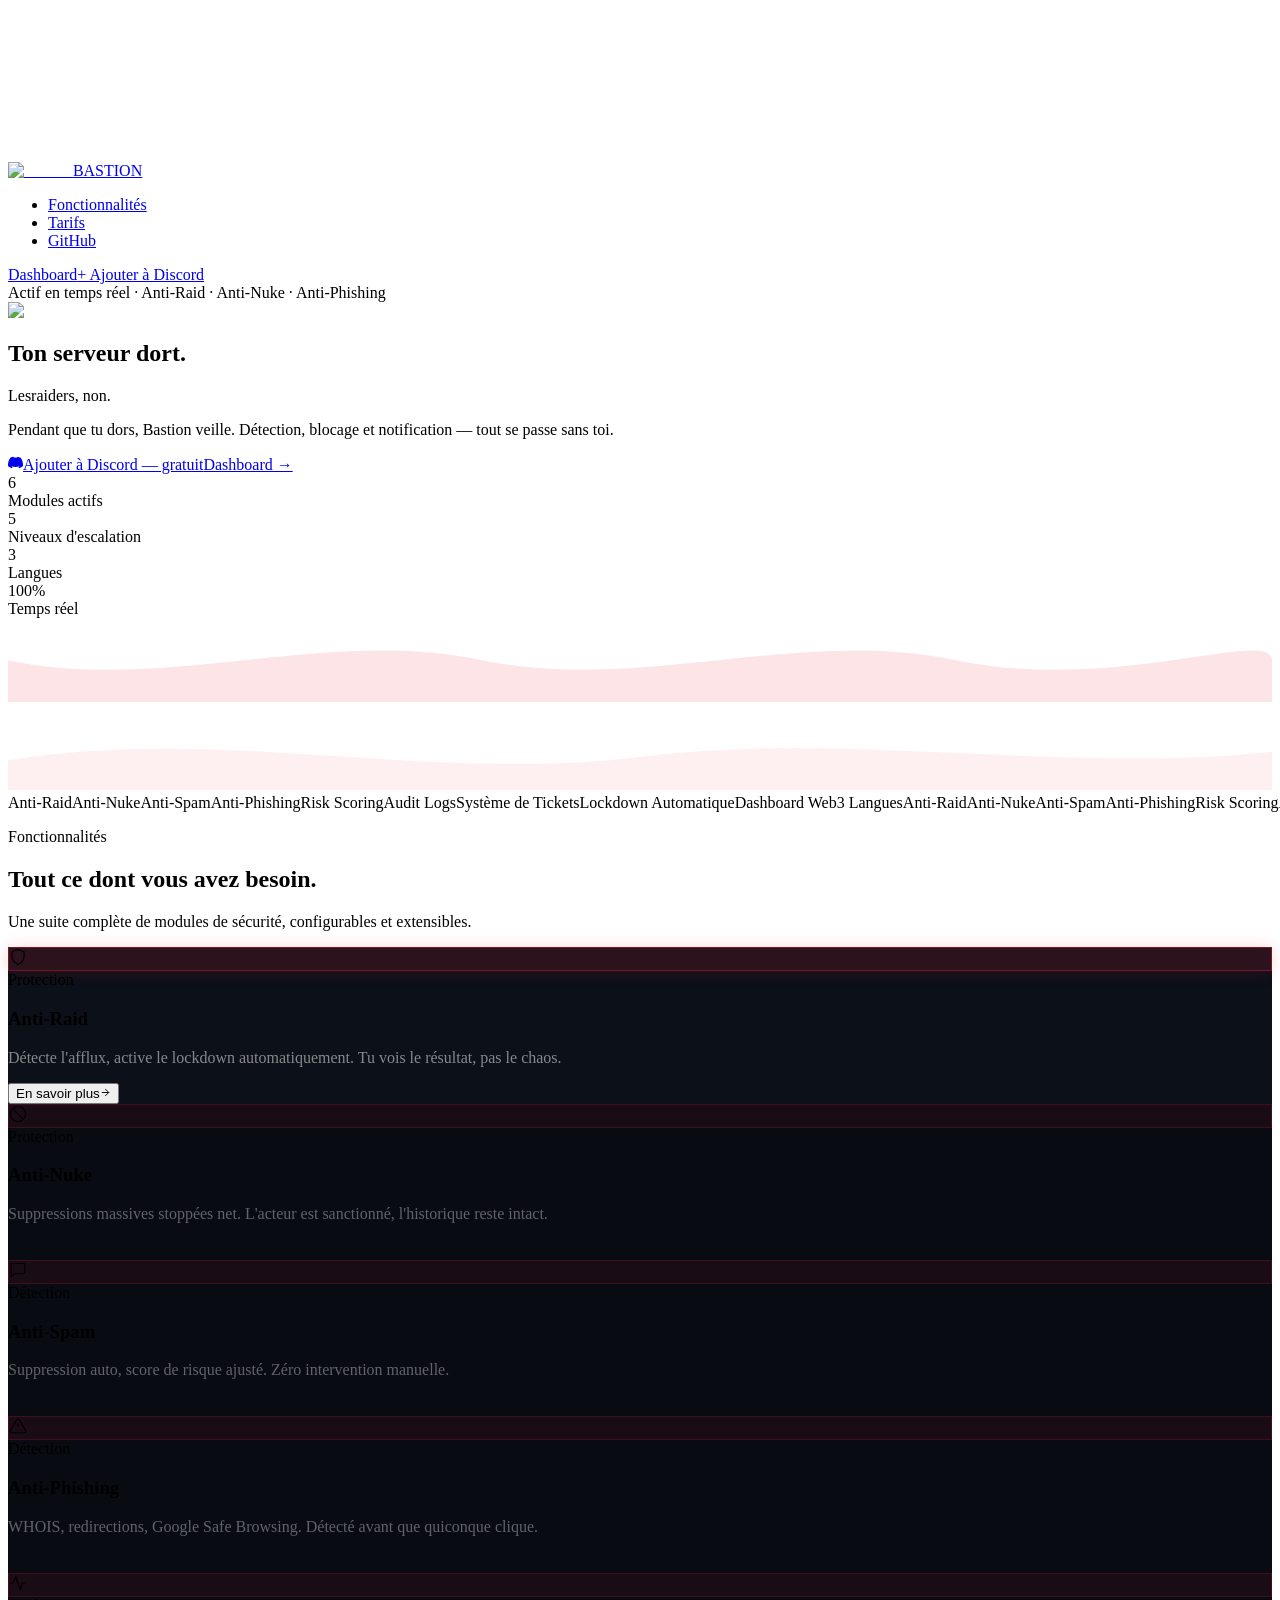
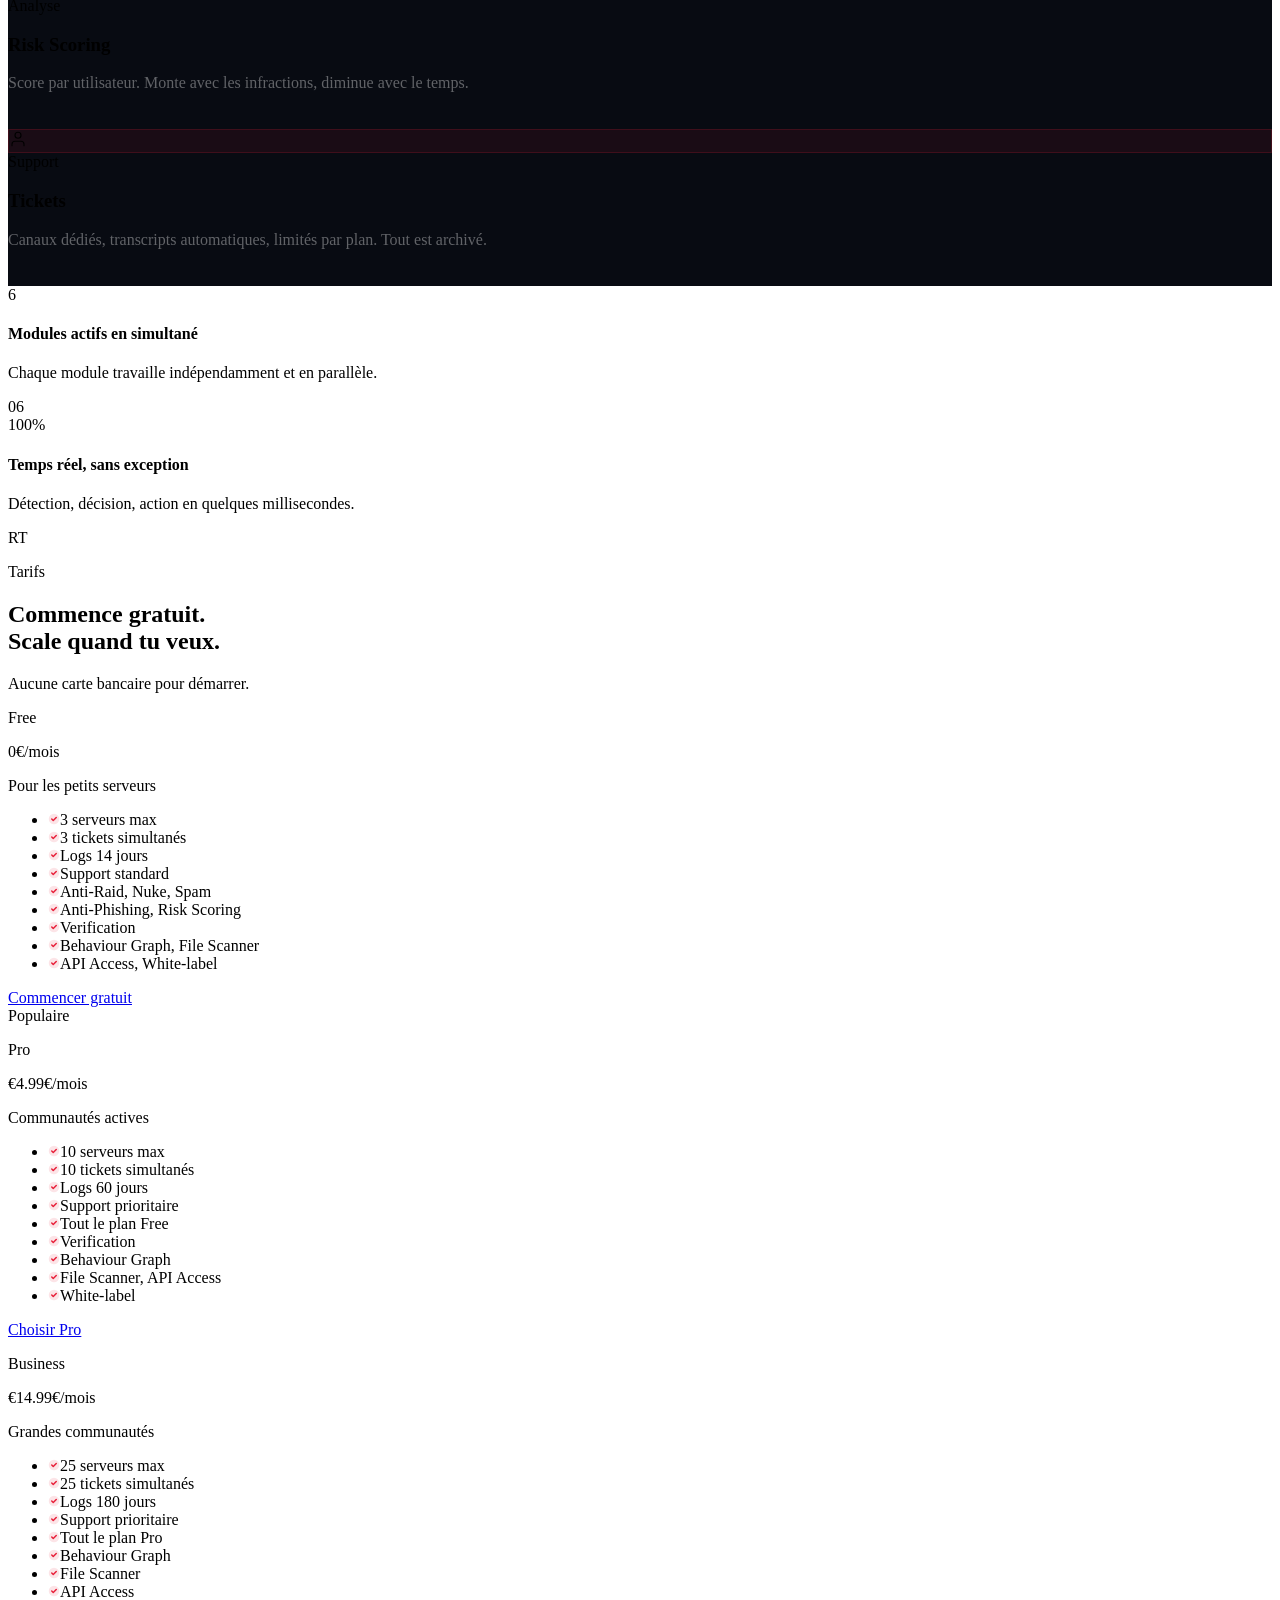
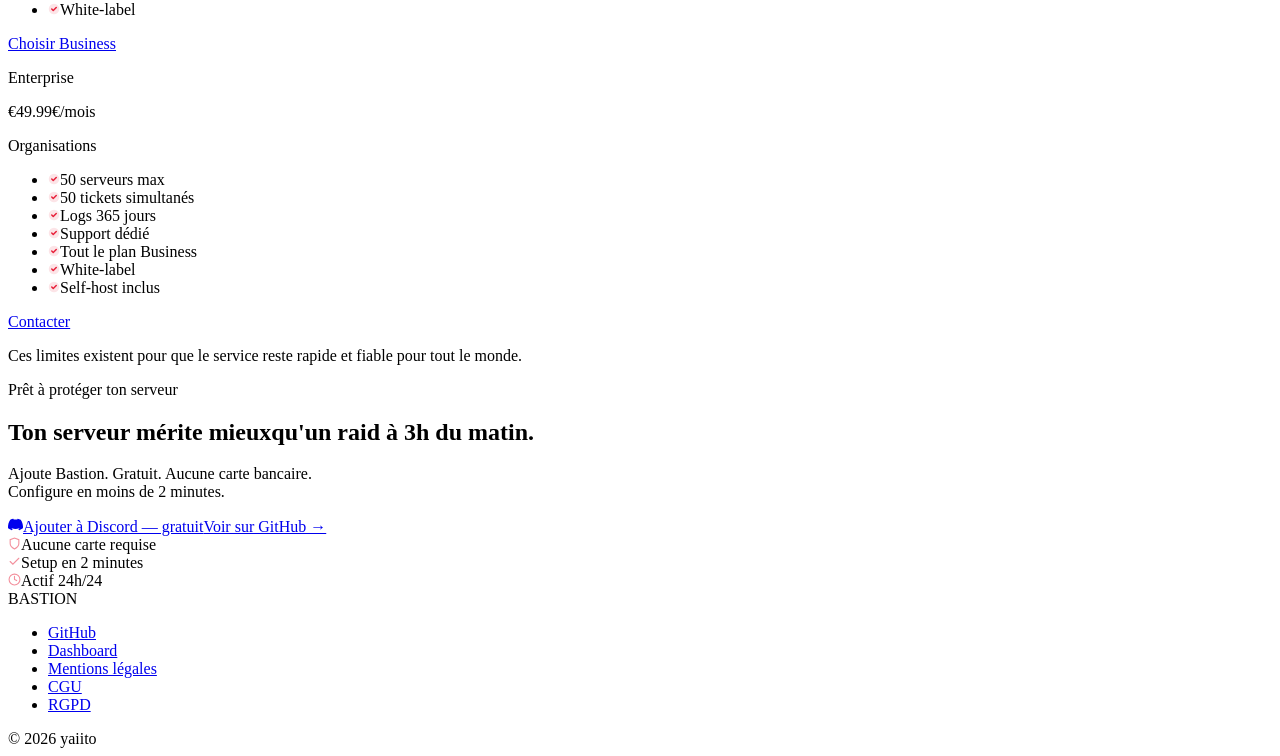
==== web/site/index.html @ 64f7fb05 "feat: replace landing with Next.js static site" ====
<!DOCTYPE html><html lang="fr"><head><meta charSet="utf-8"/><meta name="viewport" content="width=device-width, initial-scale=1"/><link rel="preload" as="image" imageSrcSet="/_next/image?url=%2Flogo.png&amp;w=96&amp;q=75 1x, /_next/image?url=%2Flogo.png&amp;w=256&amp;q=75 2x" fetchPriority="high"/><link rel="stylesheet" href="/_next/static/css/2d6172821baf0090.css" data-precedence="next"/><link rel="preload" as="script" fetchPriority="low" href="/_next/static/chunks/webpack-1796d5ecd61cbd74.js"/><script src="/_next/static/chunks/fd9d1056-4e1a26e2d413ba3c.js" async=""></script><script src="/_next/static/chunks/23-e43fca4a6630e21d.js" async=""></script><script src="/_next/static/chunks/main-app-7127be43b5cb4093.js" async=""></script><script src="/_next/static/chunks/726-0d3161a6f5cd43a2.js" async=""></script><script src="/_next/static/chunks/app/page-81e462a51395a959.js" async=""></script><title>Bastion — Sécurité Discord avancée</title><meta name="description" content="Pendant que tu dors, Bastion veille. Détection, blocage et notification en temps réel."/><meta property="og:title" content="Bastion — Sécurité Discord avancée"/><meta property="og:description" content="Ton serveur dort. Les raiders, non."/><meta property="og:url" content="https://bastion.yaiito.fr"/><meta property="og:site_name" content="Bastion"/><meta property="og:locale" content="fr_FR"/><meta property="og:type" content="website"/><meta name="twitter:card" content="summary"/><meta name="twitter:title" content="Bastion — Sécurité Discord avancée"/><meta name="twitter:description" content="Ton serveur dort. Les raiders, non."/><script src="/_next/static/chunks/polyfills-78c92fac7aa8fdd8.js" noModule=""></script></head><body><div id="cursor"></div><div id="cursor-ring"></div><canvas class="fixed inset-0 w-full h-full pointer-events-none" style="z-index:0"></canvas><div class="fixed inset-0 pointer-events-none overflow-hidden" style="z-index:2"></div><div class="scan-line"></div><div class="grid-bg"></div><nav class="fixed top-0 left-0 right-0 z-50 transition-all duration-300 bg-gradient-to-b from-bastion-bg/95 to-transparent"><div class="container-site flex items-center justify-between h-16"><a class="flex items-center gap-2.5 font-syne font-extrabold text-lg tracking-tight" href="/"><img alt="Bastion" loading="lazy" width="26" height="26" decoding="async" data-nimg="1" class="object-contain drop-shadow-[0_0_8px_rgba(232,32,58,0.4)]" style="color:transparent" srcSet="/_next/image?url=%2Flogo.png&amp;w=32&amp;q=75 1x, /_next/image?url=%2Flogo.png&amp;w=64&amp;q=75 2x" src="/_next/image?url=%2Flogo.png&amp;w=64&amp;q=75"/><span><span class="text-bastion-red">BAS</span>TION</span></a><ul class="flex items-center gap-7"><li><a class="text-white/50 hover:text-white text-[11px] tracking-widest uppercase transition-colors duration-200" href="#features">Fonctionnalités</a></li><li><a class="text-white/50 hover:text-white text-[11px] tracking-widest uppercase transition-colors duration-200" href="#pricing">Tarifs</a></li><li><a class="text-white/50 hover:text-white text-[11px] tracking-widest uppercase transition-colors duration-200" href="https://github.com/Jonathan-p-z/Bastion">GitHub</a></li></ul><div class="flex items-center gap-3"><a class="text-white/55 hover:text-white border border-white/15 hover:border-white/30 rounded-md px-4 py-1.5 text-[11px] transition-all duration-200" href="/app">Dashboard</a><a class="btn-red text-[11px] px-4 py-1.5" href="#">+ Ajouter à Discord</a></div></div></nav><main><section class="relative z-10 min-h-screen flex flex-col items-center justify-center text-center px-6 pb-32 pt-24"><div class="inline-flex items-center gap-2 px-3.5 py-1.5 rounded-full border border-bastion-red/25 bg-bastion-red/8 text-bastion-red text-[10px] tracking-[1.5px] uppercase mb-9" style="animation:fadeUp 0.8s ease 0.2s both"><span class="w-1.5 h-1.5 rounded-full bg-bastion-red" style="animation:blink 1.5s ease-in-out infinite"></span>Actif en temps réel · Anti-Raid · Anti-Nuke · Anti-Phishing</div><div class="relative mb-8" style="animation:fadeUp 0.8s ease 0.3s both"><div class="absolute top-1/2 left-1/2 w-40 h-40 rounded-full" style="background:radial-gradient(circle, rgba(232,32,58,0.18) 0%, transparent 70%);animation:glowPulse 4s ease-in-out infinite"></div><img alt="Bastion" fetchPriority="high" width="88" height="88" decoding="async" data-nimg="1" class="relative z-10 object-contain drop-shadow-[0_0_22px_rgba(232,32,58,0.5)]" style="color:transparent;animation:float 6s ease-in-out infinite" srcSet="/_next/image?url=%2Flogo.png&amp;w=96&amp;q=75 1x, /_next/image?url=%2Flogo.png&amp;w=256&amp;q=75 2x" src="/_next/image?url=%2Flogo.png&amp;w=256&amp;q=75"/></div><h1 class="font-syne font-extrabold text-6xl lg:text-[82px] tracking-[-3px] leading-none mb-1" style="animation:fadeUp 0.8s ease 0.4s both">Ton serveur dort.</h1><div class="font-syne font-extrabold text-6xl lg:text-[82px] tracking-[-3px] leading-none mb-7 flex items-center justify-center gap-3 flex-wrap" style="animation:fadeUp 0.8s ease 0.5s both"><span>Les</span><span class="text-bastion-red inline-block min-w-[220px] text-left" style="opacity:1;transform:translateY(0px);transition:opacity 0.22s ease, transform 0.22s ease">raiders</span><span>, non.</span></div><p class="text-white/40 text-[15px] leading-relaxed max-w-md mb-11 font-light" style="animation:fadeUp 0.8s ease 0.6s both">Pendant que tu dors, Bastion veille. Détection, blocage et notification — tout se passe sans toi.</p><div class="flex items-center gap-3 mb-14" style="animation:fadeUp 0.8s ease 0.7s both"><a class="btn-red" href="#"><svg width="15" height="15" viewBox="0 0 24 24" fill="currentColor"><path d="M20.317 4.37a19.791 19.791 0 0 0-4.885-1.515.074.074 0 0 0-.079.037c-.21.375-.444.864-.608 1.25a18.27 18.27 0 0 0-5.487 0 12.64 12.64 0 0 0-.617-1.25.077.077 0 0 0-.079-.037A19.736 19.736 0 0 0 3.677 4.37a.07.07 0 0 0-.032.027C.533 9.046-.32 13.58.099 18.057.102 18.08.117 18.1.138 18.12a19.913 19.913 0 0 0 5.993 3.03.077.077 0 0 0 .084-.028c.462-.63.874-1.295 1.226-1.994a.076.076 0 0 0-.041-.106 13.107 13.107 0 0 1-1.872-.892.077.077 0 0 1-.008-.128 10.2 10.2 0 0 0 .372-.292.074.074 0 0 1 .077-.01c3.928 1.793 8.18 1.793 12.062 0a.074.074 0 0 1 .078.01c.12.098.246.198.373.292a.077.077 0 0 1-.006.127 12.299 12.299 0 0 1-1.873.892.077.077 0 0 0-.041.107c.36.698.772 1.362 1.225 1.993a.076.076 0 0 0 .084.028 19.839 19.839 0 0 0 6.002-3.03.077.077 0 0 0 .032-.054c.5-5.177-.838-9.674-3.549-13.66a.061.061 0 0 0-.031-.03z"></path></svg>Ajouter à Discord — gratuit</a><a class="btn-ghost" href="https://dashboard-bastion.yaiito.fr">Dashboard →</a></div><div class="flex items-stretch" style="animation:fadeUp 0.8s ease 0.85s both"><div class="px-8 text-center border-r border-white/[0.07]"><div class="font-syne font-extrabold text-2xl tracking-tight">6</div><div class="text-[10px] text-white/30 uppercase tracking-widest mt-1">Modules actifs</div></div><div class="px-8 text-center border-r border-white/[0.07]"><div class="font-syne font-extrabold text-2xl tracking-tight">5</div><div class="text-[10px] text-white/30 uppercase tracking-widest mt-1">Niveaux d&#x27;escalation</div></div><div class="px-8 text-center border-r border-white/[0.07]"><div class="font-syne font-extrabold text-2xl tracking-tight">3</div><div class="text-[10px] text-white/30 uppercase tracking-widest mt-1">Langues</div></div><div class="px-8 text-center "><div class="font-syne font-extrabold text-2xl tracking-tight">100%</div><div class="text-[10px] text-white/30 uppercase tracking-widest mt-1">Temps réel</div></div></div><div class="absolute bottom-0 left-0 right-0 h-24 overflow-hidden pointer-events-none"><svg class="absolute w-[200%] h-full" style="animation:wave 9s linear infinite" viewBox="0 0 1440 96" preserveAspectRatio="none" xmlns="http://www.w3.org/2000/svg"><path d="M0,48 C180,86 360,10 540,48 C720,86 900,10 1080,48 C1260,86 1440,10 1440,48 L1440,96 L0,96 Z" fill="rgba(232,32,58,0.12)"></path></svg><svg class="absolute w-[200%] h-full opacity-35" style="animation:wave 13s linear infinite reverse" viewBox="0 0 1440 96" preserveAspectRatio="none" xmlns="http://www.w3.org/2000/svg"><path d="M0,62 C240,22 480,88 720,58 C960,28 1200,78 1440,52 L1440,96 L0,96 Z" fill="rgba(232,32,58,0.07)"></path></svg></div></section><div class="relative z-10 border-y border-bastion-red/10 bg-bastion-red/[0.04] py-2.5 overflow-hidden"><div class="flex gap-14 whitespace-nowrap" style="width:max-content;animation:ticker 22s linear infinite"><span class="inline-flex items-center gap-3 text-[10px] text-white/30 tracking-[1.5px] uppercase"><span class="w-1 h-1 rounded-full bg-bastion-red shrink-0"></span>Anti-Raid</span><span class="inline-flex items-center gap-3 text-[10px] text-white/30 tracking-[1.5px] uppercase"><span class="w-1 h-1 rounded-full bg-bastion-red shrink-0"></span>Anti-Nuke</span><span class="inline-flex items-center gap-3 text-[10px] text-white/30 tracking-[1.5px] uppercase"><span class="w-1 h-1 rounded-full bg-bastion-red shrink-0"></span>Anti-Spam</span><span class="inline-flex items-center gap-3 text-[10px] text-white/30 tracking-[1.5px] uppercase"><span class="w-1 h-1 rounded-full bg-bastion-red shrink-0"></span>Anti-Phishing</span><span class="inline-flex items-center gap-3 text-[10px] text-white/30 tracking-[1.5px] uppercase"><span class="w-1 h-1 rounded-full bg-bastion-red shrink-0"></span>Risk Scoring</span><span class="inline-flex items-center gap-3 text-[10px] text-white/30 tracking-[1.5px] uppercase"><span class="w-1 h-1 rounded-full bg-bastion-red shrink-0"></span>Audit Logs</span><span class="inline-flex items-center gap-3 text-[10px] text-white/30 tracking-[1.5px] uppercase"><span class="w-1 h-1 rounded-full bg-bastion-red shrink-0"></span>Système de Tickets</span><span class="inline-flex items-center gap-3 text-[10px] text-white/30 tracking-[1.5px] uppercase"><span class="w-1 h-1 rounded-full bg-bastion-red shrink-0"></span>Lockdown Automatique</span><span class="inline-flex items-center gap-3 text-[10px] text-white/30 tracking-[1.5px] uppercase"><span class="w-1 h-1 rounded-full bg-bastion-red shrink-0"></span>Dashboard Web</span><span class="inline-flex items-center gap-3 text-[10px] text-white/30 tracking-[1.5px] uppercase"><span class="w-1 h-1 rounded-full bg-bastion-red shrink-0"></span>3 Langues</span><span class="inline-flex items-center gap-3 text-[10px] text-white/30 tracking-[1.5px] uppercase"><span class="w-1 h-1 rounded-full bg-bastion-red shrink-0"></span>Anti-Raid</span><span class="inline-flex items-center gap-3 text-[10px] text-white/30 tracking-[1.5px] uppercase"><span class="w-1 h-1 rounded-full bg-bastion-red shrink-0"></span>Anti-Nuke</span><span class="inline-flex items-center gap-3 text-[10px] text-white/30 tracking-[1.5px] uppercase"><span class="w-1 h-1 rounded-full bg-bastion-red shrink-0"></span>Anti-Spam</span><span class="inline-flex items-center gap-3 text-[10px] text-white/30 tracking-[1.5px] uppercase"><span class="w-1 h-1 rounded-full bg-bastion-red shrink-0"></span>Anti-Phishing</span><span class="inline-flex items-center gap-3 text-[10px] text-white/30 tracking-[1.5px] uppercase"><span class="w-1 h-1 rounded-full bg-bastion-red shrink-0"></span>Risk Scoring</span><span class="inline-flex items-center gap-3 text-[10px] text-white/30 tracking-[1.5px] uppercase"><span class="w-1 h-1 rounded-full bg-bastion-red shrink-0"></span>Audit Logs</span><span class="inline-flex items-center gap-3 text-[10px] text-white/30 tracking-[1.5px] uppercase"><span class="w-1 h-1 rounded-full bg-bastion-red shrink-0"></span>Système de Tickets</span><span class="inline-flex items-center gap-3 text-[10px] text-white/30 tracking-[1.5px] uppercase"><span class="w-1 h-1 rounded-full bg-bastion-red shrink-0"></span>Lockdown Automatique</span><span class="inline-flex items-center gap-3 text-[10px] text-white/30 tracking-[1.5px] uppercase"><span class="w-1 h-1 rounded-full bg-bastion-red shrink-0"></span>Dashboard Web</span><span class="inline-flex items-center gap-3 text-[10px] text-white/30 tracking-[1.5px] uppercase"><span class="w-1 h-1 rounded-full bg-bastion-red shrink-0"></span>3 Langues</span></div></div><section id="features" class="relative z-10 py-28"><div class="container-site"><div class="reveal"><p class="section-label">Fonctionnalités</p><h2 class="section-title">Tout ce dont vous avez<!-- --> <span class="text-bastion-red">besoin.</span></h2><p class="text-white/35 text-sm leading-relaxed max-w-sm mb-14 font-light">Une suite complète de modules de sécurité, configurables et extensibles.</p><div class="grid grid-cols-3 gap-px rounded-2xl overflow-hidden border border-white/[0.05]" style="background:rgba(255,255,255,0.05)"><div class="relative overflow-hidden p-8 transition-colors duration-300 cursor-default" style="background:#0c1019"><div class="absolute top-0 left-0 right-0 h-px transition-all duration-300" style="background:linear-gradient(90deg, transparent, rgba(232,32,58,0.7), transparent)"></div><div class="absolute -bottom-14 -right-14 w-32 h-32 rounded-full transition-all duration-300" style="background:radial-gradient(circle, rgba(232,32,58,0.07), transparent 70%);opacity:1;transform:scale(1.3)"></div><div class="w-10 h-10 rounded-xl flex items-center justify-center mb-5 relative z-10 transition-all duration-300 text-bastion-red" style="background:rgba(232,32,58,0.14);border:1px solid rgba(232,32,58,0.4);box-shadow:0 0 16px rgba(232,32,58,0.18)"><svg width="18" height="18" viewBox="0 0 24 24" fill="none" stroke="currentColor" stroke-width="1.5" stroke-linecap="round" stroke-linejoin="round"><path d="M12 22s8-4 8-10V5l-8-3-8 3v7c0 6 8 10 8 10z"></path></svg></div><span class="inline-block text-[9px] tracking-[1.5px] uppercase text-bastion-red bg-bastion-red/[0.07] border border-bastion-red/15 rounded px-2 py-0.5 mb-3 relative z-10">Protection</span><h3 class="font-syne font-bold text-lg tracking-tight mb-2 relative z-10">Anti-Raid</h3><p class="text-[12px] leading-relaxed relative z-10 transition-colors duration-300 font-light" style="color:rgba(255,255,255,0.5)">Détecte l&#x27;afflux, active le lockdown automatiquement. Tu vois le résultat, pas le chaos.</p><button class="mt-4 flex items-center gap-1.5 relative z-10 transition-all duration-300 text-bastion-red cursor-pointer bg-transparent border-0 p-0" style="opacity:1;transform:translateY(0)" tabindex="0"><span class="text-[11px] font-medium">En savoir plus</span><svg width="11" height="11" viewBox="0 0 24 24" fill="none" stroke="currentColor" stroke-width="2" stroke-linecap="round"><path d="M5 12h14M12 5l7 7-7 7"></path></svg></button></div><div class="relative overflow-hidden p-8 transition-colors duration-300 cursor-default" style="background:#080b12"><div class="absolute top-0 left-0 right-0 h-px transition-all duration-300" style="background:transparent"></div><div class="absolute -bottom-14 -right-14 w-32 h-32 rounded-full transition-all duration-300" style="background:radial-gradient(circle, rgba(232,32,58,0.07), transparent 70%);opacity:0;transform:scale(1)"></div><div class="w-10 h-10 rounded-xl flex items-center justify-center mb-5 relative z-10 transition-all duration-300 text-bastion-red" style="background:rgba(232,32,58,0.08);border:1px solid rgba(232,32,58,0.18);box-shadow:none"><svg width="18" height="18" viewBox="0 0 24 24" fill="none" stroke="currentColor" stroke-width="1.5" stroke-linecap="round" stroke-linejoin="round"><circle cx="12" cy="12" r="10"></circle><path d="M4.93 4.93l14.14 14.14"></path></svg></div><span class="inline-block text-[9px] tracking-[1.5px] uppercase text-bastion-red bg-bastion-red/[0.07] border border-bastion-red/15 rounded px-2 py-0.5 mb-3 relative z-10">Protection</span><h3 class="font-syne font-bold text-lg tracking-tight mb-2 relative z-10">Anti-Nuke</h3><p class="text-[12px] leading-relaxed relative z-10 transition-colors duration-300 font-light" style="color:rgba(255,255,255,0.36)">Suppressions massives stoppées net. L&#x27;acteur est sanctionné, l&#x27;historique reste intact.</p><button class="mt-4 flex items-center gap-1.5 relative z-10 transition-all duration-300 text-bastion-red cursor-pointer bg-transparent border-0 p-0" style="opacity:0;transform:translateY(4px)" tabindex="-1"><span class="text-[11px] font-medium">En savoir plus</span><svg width="11" height="11" viewBox="0 0 24 24" fill="none" stroke="currentColor" stroke-width="2" stroke-linecap="round"><path d="M5 12h14M12 5l7 7-7 7"></path></svg></button></div><div class="relative overflow-hidden p-8 transition-colors duration-300 cursor-default" style="background:#080b12"><div class="absolute top-0 left-0 right-0 h-px transition-all duration-300" style="background:transparent"></div><div class="absolute -bottom-14 -right-14 w-32 h-32 rounded-full transition-all duration-300" style="background:radial-gradient(circle, rgba(232,32,58,0.07), transparent 70%);opacity:0;transform:scale(1)"></div><div class="w-10 h-10 rounded-xl flex items-center justify-center mb-5 relative z-10 transition-all duration-300 text-bastion-red" style="background:rgba(232,32,58,0.08);border:1px solid rgba(232,32,58,0.18);box-shadow:none"><svg width="18" height="18" viewBox="0 0 24 24" fill="none" stroke="currentColor" stroke-width="1.5" stroke-linecap="round" stroke-linejoin="round"><path d="M21 15a2 2 0 0 1-2 2H7l-4 4V5a2 2 0 0 1 2-2h14a2 2 0 0 1 2 2z"></path></svg></div><span class="inline-block text-[9px] tracking-[1.5px] uppercase text-bastion-red bg-bastion-red/[0.07] border border-bastion-red/15 rounded px-2 py-0.5 mb-3 relative z-10">Détection</span><h3 class="font-syne font-bold text-lg tracking-tight mb-2 relative z-10">Anti-Spam</h3><p class="text-[12px] leading-relaxed relative z-10 transition-colors duration-300 font-light" style="color:rgba(255,255,255,0.36)">Suppression auto, score de risque ajusté. Zéro intervention manuelle.</p><button class="mt-4 flex items-center gap-1.5 relative z-10 transition-all duration-300 text-bastion-red cursor-pointer bg-transparent border-0 p-0" style="opacity:0;transform:translateY(4px)" tabindex="-1"><span class="text-[11px] font-medium">En savoir plus</span><svg width="11" height="11" viewBox="0 0 24 24" fill="none" stroke="currentColor" stroke-width="2" stroke-linecap="round"><path d="M5 12h14M12 5l7 7-7 7"></path></svg></button></div><div class="relative overflow-hidden p-8 transition-colors duration-300 cursor-default" style="background:#080b12"><div class="absolute top-0 left-0 right-0 h-px transition-all duration-300" style="background:transparent"></div><div class="absolute -bottom-14 -right-14 w-32 h-32 rounded-full transition-all duration-300" style="background:radial-gradient(circle, rgba(232,32,58,0.07), transparent 70%);opacity:0;transform:scale(1)"></div><div class="w-10 h-10 rounded-xl flex items-center justify-center mb-5 relative z-10 transition-all duration-300 text-bastion-red" style="background:rgba(232,32,58,0.08);border:1px solid rgba(232,32,58,0.18);box-shadow:none"><svg width="18" height="18" viewBox="0 0 24 24" fill="none" stroke="currentColor" stroke-width="1.5" stroke-linecap="round" stroke-linejoin="round"><path d="M10.29 3.86L1.82 18a2 2 0 0 0 1.71 3h16.94a2 2 0 0 0 1.71-3L13.71 3.86a2 2 0 0 0-3.42 0z"></path><line x1="12" y1="9" x2="12" y2="13"></line><line x1="12" y1="17" x2="12.01" y2="17"></line></svg></div><span class="inline-block text-[9px] tracking-[1.5px] uppercase text-bastion-red bg-bastion-red/[0.07] border border-bastion-red/15 rounded px-2 py-0.5 mb-3 relative z-10">Détection</span><h3 class="font-syne font-bold text-lg tracking-tight mb-2 relative z-10">Anti-Phishing</h3><p class="text-[12px] leading-relaxed relative z-10 transition-colors duration-300 font-light" style="color:rgba(255,255,255,0.36)">WHOIS, redirections, Google Safe Browsing. Détecté avant que quiconque clique.</p><button class="mt-4 flex items-center gap-1.5 relative z-10 transition-all duration-300 text-bastion-red cursor-pointer bg-transparent border-0 p-0" style="opacity:0;transform:translateY(4px)" tabindex="-1"><span class="text-[11px] font-medium">En savoir plus</span><svg width="11" height="11" viewBox="0 0 24 24" fill="none" stroke="currentColor" stroke-width="2" stroke-linecap="round"><path d="M5 12h14M12 5l7 7-7 7"></path></svg></button></div><div class="relative overflow-hidden p-8 transition-colors duration-300 cursor-default" style="background:#080b12"><div class="absolute top-0 left-0 right-0 h-px transition-all duration-300" style="background:transparent"></div><div class="absolute -bottom-14 -right-14 w-32 h-32 rounded-full transition-all duration-300" style="background:radial-gradient(circle, rgba(232,32,58,0.07), transparent 70%);opacity:0;transform:scale(1)"></div><div class="w-10 h-10 rounded-xl flex items-center justify-center mb-5 relative z-10 transition-all duration-300 text-bastion-red" style="background:rgba(232,32,58,0.08);border:1px solid rgba(232,32,58,0.18);box-shadow:none"><svg width="18" height="18" viewBox="0 0 24 24" fill="none" stroke="currentColor" stroke-width="1.5" stroke-linecap="round" stroke-linejoin="round"><polyline points="22 12 18 12 15 21 9 3 6 12 2 12"></polyline></svg></div><span class="inline-block text-[9px] tracking-[1.5px] uppercase text-bastion-red bg-bastion-red/[0.07] border border-bastion-red/15 rounded px-2 py-0.5 mb-3 relative z-10">Analyse</span><h3 class="font-syne font-bold text-lg tracking-tight mb-2 relative z-10">Risk Scoring</h3><p class="text-[12px] leading-relaxed relative z-10 transition-colors duration-300 font-light" style="color:rgba(255,255,255,0.36)">Score par utilisateur. Monte avec les infractions, diminue avec le temps.</p><button class="mt-4 flex items-center gap-1.5 relative z-10 transition-all duration-300 text-bastion-red cursor-pointer bg-transparent border-0 p-0" style="opacity:0;transform:translateY(4px)" tabindex="-1"><span class="text-[11px] font-medium">En savoir plus</span><svg width="11" height="11" viewBox="0 0 24 24" fill="none" stroke="currentColor" stroke-width="2" stroke-linecap="round"><path d="M5 12h14M12 5l7 7-7 7"></path></svg></button></div><div class="relative overflow-hidden p-8 transition-colors duration-300 cursor-default" style="background:#080b12"><div class="absolute top-0 left-0 right-0 h-px transition-all duration-300" style="background:transparent"></div><div class="absolute -bottom-14 -right-14 w-32 h-32 rounded-full transition-all duration-300" style="background:radial-gradient(circle, rgba(232,32,58,0.07), transparent 70%);opacity:0;transform:scale(1)"></div><div class="w-10 h-10 rounded-xl flex items-center justify-center mb-5 relative z-10 transition-all duration-300 text-bastion-red" style="background:rgba(232,32,58,0.08);border:1px solid rgba(232,32,58,0.18);box-shadow:none"><svg width="18" height="18" viewBox="0 0 24 24" fill="none" stroke="currentColor" stroke-width="1.5" stroke-linecap="round" stroke-linejoin="round"><path d="M20 21v-2a4 4 0 0 0-4-4H8a4 4 0 0 0-4 4v2"></path><circle cx="12" cy="7" r="4"></circle></svg></div><span class="inline-block text-[9px] tracking-[1.5px] uppercase text-bastion-red bg-bastion-red/[0.07] border border-bastion-red/15 rounded px-2 py-0.5 mb-3 relative z-10">Support</span><h3 class="font-syne font-bold text-lg tracking-tight mb-2 relative z-10">Tickets</h3><p class="text-[12px] leading-relaxed relative z-10 transition-colors duration-300 font-light" style="color:rgba(255,255,255,0.36)">Canaux dédiés, transcripts automatiques, limités par plan. Tout est archivé.</p><button class="mt-4 flex items-center gap-1.5 relative z-10 transition-all duration-300 text-bastion-red cursor-pointer bg-transparent border-0 p-0" style="opacity:0;transform:translateY(4px)" tabindex="-1"><span class="text-[11px] font-medium">En savoir plus</span><svg width="11" height="11" viewBox="0 0 24 24" fill="none" stroke="currentColor" stroke-width="2" stroke-linecap="round"><path d="M5 12h14M12 5l7 7-7 7"></path></svg></button></div></div><div class="grid grid-cols-2 gap-5 mt-5"><div class="card p-9 relative overflow-hidden hover:border-bastion-red/20 hover:-translate-y-1 transition-all duration-300 group"><div class="font-syne font-extrabold text-[60px] leading-none tracking-[-4px] mb-1.5"><span class="bg-gradient-to-br from-white to-white/30 bg-clip-text text-transparent">6</span></div><h4 class="font-syne font-bold text-base mb-1.5">Modules actifs en simultané</h4><p class="text-white/33 text-xs leading-relaxed font-light">Chaque module travaille indépendamment et en parallèle.</p><span class="absolute -bottom-4 -right-2 font-syne font-extrabold text-[80px] text-bastion-red/[0.04] tracking-[-4px] pointer-events-none select-none">06</span></div><div class="card p-9 relative overflow-hidden hover:border-bastion-red/20 hover:-translate-y-1 transition-all duration-300 group"><div class="font-syne font-extrabold text-[60px] leading-none tracking-[-4px] mb-1.5"><span class="bg-gradient-to-br from-white to-white/30 bg-clip-text text-transparent">100</span><span class="bg-gradient-to-br from-bastion-red to-red-400 bg-clip-text text-transparent">%</span></div><h4 class="font-syne font-bold text-base mb-1.5">Temps réel, sans exception</h4><p class="text-white/33 text-xs leading-relaxed font-light">Détection, décision, action en quelques millisecondes.</p><span class="absolute -bottom-4 -right-2 font-syne font-extrabold text-[80px] text-bastion-red/[0.04] tracking-[-4px] pointer-events-none select-none">RT</span></div></div></div></div></section><section id="pricing" class="relative z-10 py-28"><div class="container-site"><div class="reveal"><p class="section-label">Tarifs</p><h2 class="section-title">Commence <span class="text-bastion-red">gratuit.</span><br/>Scale quand tu veux.</h2><p class="text-white/35 text-sm mb-14 font-light">Aucune carte bancaire pour démarrer.</p><div class="grid grid-cols-4 gap-3.5"><div class="relative overflow-hidden rounded-2xl p-7 flex flex-col transition-transform duration-300 hover:-translate-y-1 card"><p class="font-syne font-bold text-[11px] tracking-[2px] uppercase mb-3 text-white/40">Free</p><div class="flex items-baseline gap-1 mb-1"><span class="font-syne font-extrabold text-[40px] leading-none tracking-[-3px]">0</span><span class="text-[11px] text-white/25">€/mois</span></div><p class="text-[11px] text-white/25 mb-5 font-light">Pour les petits serveurs</p><div class="h-px bg-white/[0.05] mb-5"></div><ul class="flex flex-col gap-2 mb-6 flex-1"><li class="flex items-start gap-2 text-[11px] font-light leading-snug text-white/40"><svg width="12" height="12" viewBox="0 0 16 16" class="shrink-0 mt-0.5"><circle cx="8" cy="8" r="7" fill="rgba(232,32,58,0.12)"></circle><path d="M5 8l2 2 4-4" stroke="#e8203a" stroke-width="2" fill="none" stroke-linecap="round" stroke-linejoin="round"></path></svg>3 serveurs max</li><li class="flex items-start gap-2 text-[11px] font-light leading-snug text-white/40"><svg width="12" height="12" viewBox="0 0 16 16" class="shrink-0 mt-0.5"><circle cx="8" cy="8" r="7" fill="rgba(232,32,58,0.12)"></circle><path d="M5 8l2 2 4-4" stroke="#e8203a" stroke-width="2" fill="none" stroke-linecap="round" stroke-linejoin="round"></path></svg>3 tickets simultanés</li><li class="flex items-start gap-2 text-[11px] font-light leading-snug text-white/40"><svg width="12" height="12" viewBox="0 0 16 16" class="shrink-0 mt-0.5"><circle cx="8" cy="8" r="7" fill="rgba(232,32,58,0.12)"></circle><path d="M5 8l2 2 4-4" stroke="#e8203a" stroke-width="2" fill="none" stroke-linecap="round" stroke-linejoin="round"></path></svg>Logs 14 jours</li><li class="flex items-start gap-2 text-[11px] font-light leading-snug text-white/40"><svg width="12" height="12" viewBox="0 0 16 16" class="shrink-0 mt-0.5"><circle cx="8" cy="8" r="7" fill="rgba(232,32,58,0.12)"></circle><path d="M5 8l2 2 4-4" stroke="#e8203a" stroke-width="2" fill="none" stroke-linecap="round" stroke-linejoin="round"></path></svg>Support standard</li><li class="flex items-start gap-2 text-[11px] font-light leading-snug text-white/40"><svg width="12" height="12" viewBox="0 0 16 16" class="shrink-0 mt-0.5"><circle cx="8" cy="8" r="7" fill="rgba(232,32,58,0.12)"></circle><path d="M5 8l2 2 4-4" stroke="#e8203a" stroke-width="2" fill="none" stroke-linecap="round" stroke-linejoin="round"></path></svg>Anti-Raid, Nuke, Spam</li><li class="flex items-start gap-2 text-[11px] font-light leading-snug text-white/40"><svg width="12" height="12" viewBox="0 0 16 16" class="shrink-0 mt-0.5"><circle cx="8" cy="8" r="7" fill="rgba(232,32,58,0.12)"></circle><path d="M5 8l2 2 4-4" stroke="#e8203a" stroke-width="2" fill="none" stroke-linecap="round" stroke-linejoin="round"></path></svg>Anti-Phishing, Risk Scoring</li><li class="flex items-start gap-2 text-[11px] font-light leading-snug text-white/20 opacity-40"><svg width="12" height="12" viewBox="0 0 16 16" class="shrink-0 mt-0.5"><circle cx="8" cy="8" r="7" fill="rgba(232,32,58,0.12)"></circle><path d="M5 8l2 2 4-4" stroke="#e8203a" stroke-width="2" fill="none" stroke-linecap="round" stroke-linejoin="round"></path></svg>Verification</li><li class="flex items-start gap-2 text-[11px] font-light leading-snug text-white/20 opacity-40"><svg width="12" height="12" viewBox="0 0 16 16" class="shrink-0 mt-0.5"><circle cx="8" cy="8" r="7" fill="rgba(232,32,58,0.12)"></circle><path d="M5 8l2 2 4-4" stroke="#e8203a" stroke-width="2" fill="none" stroke-linecap="round" stroke-linejoin="round"></path></svg>Behaviour Graph, File Scanner</li><li class="flex items-start gap-2 text-[11px] font-light leading-snug text-white/20 opacity-40"><svg width="12" height="12" viewBox="0 0 16 16" class="shrink-0 mt-0.5"><circle cx="8" cy="8" r="7" fill="rgba(232,32,58,0.12)"></circle><path d="M5 8l2 2 4-4" stroke="#e8203a" stroke-width="2" fill="none" stroke-linecap="round" stroke-linejoin="round"></path></svg>API Access, White-label</li></ul><a class="block w-full text-center text-[12px] font-medium py-2.5 rounded-lg transition-all duration-200 bg-white/[0.04] border border-white/[0.08] text-white/50 hover:bg-white/[0.07] hover:text-white" href="#">Commencer gratuit</a></div><div class="relative overflow-hidden rounded-2xl p-7 flex flex-col transition-transform duration-300 hover:-translate-y-1 border border-bastion-red/35 bg-[#0c0e18]"><div class="absolute top-0 left-0 right-0 h-0.5 bg-gradient-to-r from-transparent via-bastion-red to-transparent"></div><div class="absolute -top-12 -right-12 w-36 h-36 rounded-full bg-radial-red pointer-events-none" style="background:radial-gradient(circle, rgba(232,32,58,0.1), transparent 70%)"></div><span class="inline-block self-start text-[9px] tracking-[1.5px] uppercase text-bastion-red bg-bastion-red/10 border border-bastion-red/20 rounded px-2.5 py-0.5 mb-4">Populaire</span><p class="font-syne font-bold text-[11px] tracking-[2px] uppercase mb-3 text-bastion-red/70">Pro</p><div class="flex items-baseline gap-1 mb-1"><span class="text-base text-white/40 font-light">€</span><span class="font-syne font-extrabold text-[40px] leading-none tracking-[-3px]">4.99</span><span class="text-[11px] text-white/25">€/mois</span></div><p class="text-[11px] text-white/25 mb-5 font-light">Communautés actives</p><div class="h-px bg-white/[0.05] mb-5"></div><ul class="flex flex-col gap-2 mb-6 flex-1"><li class="flex items-start gap-2 text-[11px] font-light leading-snug text-white/40"><svg width="12" height="12" viewBox="0 0 16 16" class="shrink-0 mt-0.5"><circle cx="8" cy="8" r="7" fill="rgba(232,32,58,0.12)"></circle><path d="M5 8l2 2 4-4" stroke="#e8203a" stroke-width="2" fill="none" stroke-linecap="round" stroke-linejoin="round"></path></svg>10 serveurs max</li><li class="flex items-start gap-2 text-[11px] font-light leading-snug text-white/40"><svg width="12" height="12" viewBox="0 0 16 16" class="shrink-0 mt-0.5"><circle cx="8" cy="8" r="7" fill="rgba(232,32,58,0.12)"></circle><path d="M5 8l2 2 4-4" stroke="#e8203a" stroke-width="2" fill="none" stroke-linecap="round" stroke-linejoin="round"></path></svg>10 tickets simultanés</li><li class="flex items-start gap-2 text-[11px] font-light leading-snug text-white/40"><svg width="12" height="12" viewBox="0 0 16 16" class="shrink-0 mt-0.5"><circle cx="8" cy="8" r="7" fill="rgba(232,32,58,0.12)"></circle><path d="M5 8l2 2 4-4" stroke="#e8203a" stroke-width="2" fill="none" stroke-linecap="round" stroke-linejoin="round"></path></svg>Logs 60 jours</li><li class="flex items-start gap-2 text-[11px] font-light leading-snug text-white/40"><svg width="12" height="12" viewBox="0 0 16 16" class="shrink-0 mt-0.5"><circle cx="8" cy="8" r="7" fill="rgba(232,32,58,0.12)"></circle><path d="M5 8l2 2 4-4" stroke="#e8203a" stroke-width="2" fill="none" stroke-linecap="round" stroke-linejoin="round"></path></svg>Support prioritaire</li><li class="flex items-start gap-2 text-[11px] font-light leading-snug text-white/40"><svg width="12" height="12" viewBox="0 0 16 16" class="shrink-0 mt-0.5"><circle cx="8" cy="8" r="7" fill="rgba(232,32,58,0.12)"></circle><path d="M5 8l2 2 4-4" stroke="#e8203a" stroke-width="2" fill="none" stroke-linecap="round" stroke-linejoin="round"></path></svg>Tout le plan Free</li><li class="flex items-start gap-2 text-[11px] font-light leading-snug text-white/40"><svg width="12" height="12" viewBox="0 0 16 16" class="shrink-0 mt-0.5"><circle cx="8" cy="8" r="7" fill="rgba(232,32,58,0.12)"></circle><path d="M5 8l2 2 4-4" stroke="#e8203a" stroke-width="2" fill="none" stroke-linecap="round" stroke-linejoin="round"></path></svg>Verification</li><li class="flex items-start gap-2 text-[11px] font-light leading-snug text-white/20 opacity-40"><svg width="12" height="12" viewBox="0 0 16 16" class="shrink-0 mt-0.5"><circle cx="8" cy="8" r="7" fill="rgba(232,32,58,0.12)"></circle><path d="M5 8l2 2 4-4" stroke="#e8203a" stroke-width="2" fill="none" stroke-linecap="round" stroke-linejoin="round"></path></svg>Behaviour Graph</li><li class="flex items-start gap-2 text-[11px] font-light leading-snug text-white/20 opacity-40"><svg width="12" height="12" viewBox="0 0 16 16" class="shrink-0 mt-0.5"><circle cx="8" cy="8" r="7" fill="rgba(232,32,58,0.12)"></circle><path d="M5 8l2 2 4-4" stroke="#e8203a" stroke-width="2" fill="none" stroke-linecap="round" stroke-linejoin="round"></path></svg>File Scanner, API Access</li><li class="flex items-start gap-2 text-[11px] font-light leading-snug text-white/20 opacity-40"><svg width="12" height="12" viewBox="0 0 16 16" class="shrink-0 mt-0.5"><circle cx="8" cy="8" r="7" fill="rgba(232,32,58,0.12)"></circle><path d="M5 8l2 2 4-4" stroke="#e8203a" stroke-width="2" fill="none" stroke-linecap="round" stroke-linejoin="round"></path></svg>White-label</li></ul><a class="block w-full text-center text-[12px] font-medium py-2.5 rounded-lg transition-all duration-200 bg-bastion-red text-white hover:shadow-[0_8px_24px_rgba(232,32,58,0.4)]" href="#">Choisir Pro</a></div><div class="relative overflow-hidden rounded-2xl p-7 flex flex-col transition-transform duration-300 hover:-translate-y-1 card"><p class="font-syne font-bold text-[11px] tracking-[2px] uppercase mb-3 text-white/40">Business</p><div class="flex items-baseline gap-1 mb-1"><span class="text-base text-white/40 font-light">€</span><span class="font-syne font-extrabold text-[40px] leading-none tracking-[-3px]">14.99</span><span class="text-[11px] text-white/25">€/mois</span></div><p class="text-[11px] text-white/25 mb-5 font-light">Grandes communautés</p><div class="h-px bg-white/[0.05] mb-5"></div><ul class="flex flex-col gap-2 mb-6 flex-1"><li class="flex items-start gap-2 text-[11px] font-light leading-snug text-white/40"><svg width="12" height="12" viewBox="0 0 16 16" class="shrink-0 mt-0.5"><circle cx="8" cy="8" r="7" fill="rgba(232,32,58,0.12)"></circle><path d="M5 8l2 2 4-4" stroke="#e8203a" stroke-width="2" fill="none" stroke-linecap="round" stroke-linejoin="round"></path></svg>25 serveurs max</li><li class="flex items-start gap-2 text-[11px] font-light leading-snug text-white/40"><svg width="12" height="12" viewBox="0 0 16 16" class="shrink-0 mt-0.5"><circle cx="8" cy="8" r="7" fill="rgba(232,32,58,0.12)"></circle><path d="M5 8l2 2 4-4" stroke="#e8203a" stroke-width="2" fill="none" stroke-linecap="round" stroke-linejoin="round"></path></svg>25 tickets simultanés</li><li class="flex items-start gap-2 text-[11px] font-light leading-snug text-white/40"><svg width="12" height="12" viewBox="0 0 16 16" class="shrink-0 mt-0.5"><circle cx="8" cy="8" r="7" fill="rgba(232,32,58,0.12)"></circle><path d="M5 8l2 2 4-4" stroke="#e8203a" stroke-width="2" fill="none" stroke-linecap="round" stroke-linejoin="round"></path></svg>Logs 180 jours</li><li class="flex items-start gap-2 text-[11px] font-light leading-snug text-white/40"><svg width="12" height="12" viewBox="0 0 16 16" class="shrink-0 mt-0.5"><circle cx="8" cy="8" r="7" fill="rgba(232,32,58,0.12)"></circle><path d="M5 8l2 2 4-4" stroke="#e8203a" stroke-width="2" fill="none" stroke-linecap="round" stroke-linejoin="round"></path></svg>Support prioritaire</li><li class="flex items-start gap-2 text-[11px] font-light leading-snug text-white/40"><svg width="12" height="12" viewBox="0 0 16 16" class="shrink-0 mt-0.5"><circle cx="8" cy="8" r="7" fill="rgba(232,32,58,0.12)"></circle><path d="M5 8l2 2 4-4" stroke="#e8203a" stroke-width="2" fill="none" stroke-linecap="round" stroke-linejoin="round"></path></svg>Tout le plan Pro</li><li class="flex items-start gap-2 text-[11px] font-light leading-snug text-white/40"><svg width="12" height="12" viewBox="0 0 16 16" class="shrink-0 mt-0.5"><circle cx="8" cy="8" r="7" fill="rgba(232,32,58,0.12)"></circle><path d="M5 8l2 2 4-4" stroke="#e8203a" stroke-width="2" fill="none" stroke-linecap="round" stroke-linejoin="round"></path></svg>Behaviour Graph</li><li class="flex items-start gap-2 text-[11px] font-light leading-snug text-white/40"><svg width="12" height="12" viewBox="0 0 16 16" class="shrink-0 mt-0.5"><circle cx="8" cy="8" r="7" fill="rgba(232,32,58,0.12)"></circle><path d="M5 8l2 2 4-4" stroke="#e8203a" stroke-width="2" fill="none" stroke-linecap="round" stroke-linejoin="round"></path></svg>File Scanner</li><li class="flex items-start gap-2 text-[11px] font-light leading-snug text-white/40"><svg width="12" height="12" viewBox="0 0 16 16" class="shrink-0 mt-0.5"><circle cx="8" cy="8" r="7" fill="rgba(232,32,58,0.12)"></circle><path d="M5 8l2 2 4-4" stroke="#e8203a" stroke-width="2" fill="none" stroke-linecap="round" stroke-linejoin="round"></path></svg>API Access</li><li class="flex items-start gap-2 text-[11px] font-light leading-snug text-white/20 opacity-40"><svg width="12" height="12" viewBox="0 0 16 16" class="shrink-0 mt-0.5"><circle cx="8" cy="8" r="7" fill="rgba(232,32,58,0.12)"></circle><path d="M5 8l2 2 4-4" stroke="#e8203a" stroke-width="2" fill="none" stroke-linecap="round" stroke-linejoin="round"></path></svg>White-label</li></ul><a class="block w-full text-center text-[12px] font-medium py-2.5 rounded-lg transition-all duration-200 bg-white/[0.04] border border-white/[0.08] text-white/50 hover:bg-white/[0.07] hover:text-white" href="#">Choisir Business</a></div><div class="relative overflow-hidden rounded-2xl p-7 flex flex-col transition-transform duration-300 hover:-translate-y-1 card"><p class="font-syne font-bold text-[11px] tracking-[2px] uppercase mb-3 text-white/40">Enterprise</p><div class="flex items-baseline gap-1 mb-1"><span class="text-base text-white/40 font-light">€</span><span class="font-syne font-extrabold text-[40px] leading-none tracking-[-3px]">49.99</span><span class="text-[11px] text-white/25">€/mois</span></div><p class="text-[11px] text-white/25 mb-5 font-light">Organisations</p><div class="h-px bg-white/[0.05] mb-5"></div><ul class="flex flex-col gap-2 mb-6 flex-1"><li class="flex items-start gap-2 text-[11px] font-light leading-snug text-white/40"><svg width="12" height="12" viewBox="0 0 16 16" class="shrink-0 mt-0.5"><circle cx="8" cy="8" r="7" fill="rgba(232,32,58,0.12)"></circle><path d="M5 8l2 2 4-4" stroke="#e8203a" stroke-width="2" fill="none" stroke-linecap="round" stroke-linejoin="round"></path></svg>50 serveurs max</li><li class="flex items-start gap-2 text-[11px] font-light leading-snug text-white/40"><svg width="12" height="12" viewBox="0 0 16 16" class="shrink-0 mt-0.5"><circle cx="8" cy="8" r="7" fill="rgba(232,32,58,0.12)"></circle><path d="M5 8l2 2 4-4" stroke="#e8203a" stroke-width="2" fill="none" stroke-linecap="round" stroke-linejoin="round"></path></svg>50 tickets simultanés</li><li class="flex items-start gap-2 text-[11px] font-light leading-snug text-white/40"><svg width="12" height="12" viewBox="0 0 16 16" class="shrink-0 mt-0.5"><circle cx="8" cy="8" r="7" fill="rgba(232,32,58,0.12)"></circle><path d="M5 8l2 2 4-4" stroke="#e8203a" stroke-width="2" fill="none" stroke-linecap="round" stroke-linejoin="round"></path></svg>Logs 365 jours</li><li class="flex items-start gap-2 text-[11px] font-light leading-snug text-white/40"><svg width="12" height="12" viewBox="0 0 16 16" class="shrink-0 mt-0.5"><circle cx="8" cy="8" r="7" fill="rgba(232,32,58,0.12)"></circle><path d="M5 8l2 2 4-4" stroke="#e8203a" stroke-width="2" fill="none" stroke-linecap="round" stroke-linejoin="round"></path></svg>Support dédié</li><li class="flex items-start gap-2 text-[11px] font-light leading-snug text-white/40"><svg width="12" height="12" viewBox="0 0 16 16" class="shrink-0 mt-0.5"><circle cx="8" cy="8" r="7" fill="rgba(232,32,58,0.12)"></circle><path d="M5 8l2 2 4-4" stroke="#e8203a" stroke-width="2" fill="none" stroke-linecap="round" stroke-linejoin="round"></path></svg>Tout le plan Business</li><li class="flex items-start gap-2 text-[11px] font-light leading-snug text-white/40"><svg width="12" height="12" viewBox="0 0 16 16" class="shrink-0 mt-0.5"><circle cx="8" cy="8" r="7" fill="rgba(232,32,58,0.12)"></circle><path d="M5 8l2 2 4-4" stroke="#e8203a" stroke-width="2" fill="none" stroke-linecap="round" stroke-linejoin="round"></path></svg>White-label</li><li class="flex items-start gap-2 text-[11px] font-light leading-snug text-white/40"><svg width="12" height="12" viewBox="0 0 16 16" class="shrink-0 mt-0.5"><circle cx="8" cy="8" r="7" fill="rgba(232,32,58,0.12)"></circle><path d="M5 8l2 2 4-4" stroke="#e8203a" stroke-width="2" fill="none" stroke-linecap="round" stroke-linejoin="round"></path></svg>Self-host inclus</li></ul><a class="block w-full text-center text-[12px] font-medium py-2.5 rounded-lg transition-all duration-200 bg-white/[0.04] border border-white/[0.08] text-white/50 hover:bg-white/[0.07] hover:text-white" href="mailto:yaiito@proton.me">Contacter</a></div></div><p class="text-center text-[11px] text-white/20 mt-7 font-light">Ces limites existent pour que le service reste rapide et fiable pour tout le monde.</p></div></div></section><section class="relative z-10 py-28 overflow-hidden border-t border-white/[0.04]"><div class="absolute top-1/2 left-1/2 w-[600px] h-72 rounded-full pointer-events-none" style="background:radial-gradient(ellipse, rgba(232,32,58,0.09) 0%, transparent 70%);animation:ctaPulse 5s ease-in-out infinite"></div><div class="absolute inset-0 pointer-events-none" style="background-image:linear-gradient(rgba(232,32,58,0.03) 1px, transparent 1px), linear-gradient(90deg, rgba(232,32,58,0.03) 1px, transparent 1px);background-size:60px 60px;mask-image:radial-gradient(ellipse 65% 65% at 50% 50%, black 25%, transparent 100%)"></div><div class="container-site relative z-10"><div class="reveal text-center max-w-lg mx-auto"><div class="flex items-center justify-center gap-3 text-[10px] text-white/25 tracking-[2px] uppercase mb-6"><span class="block w-7 h-px bg-white/12"></span>Prêt à protéger ton serveur<span class="block w-7 h-px bg-white/12"></span></div><h2 class="font-syne font-extrabold text-5xl lg:text-[58px] tracking-[-3px] leading-none mb-5">Ton serveur mérite mieux<span class="block text-bastion-red">qu&#x27;un raid à 3h du matin.</span></h2><p class="text-white/33 text-sm leading-relaxed mb-11 font-light">Ajoute Bastion. Gratuit. Aucune carte bancaire.<br/>Configure en moins de 2 minutes.</p><div class="flex items-center justify-center gap-3 mb-10"><a class="btn-red" href="#"><svg width="15" height="15" viewBox="0 0 24 24" fill="currentColor"><path d="M20.317 4.37a19.791 19.791 0 0 0-4.885-1.515.074.074 0 0 0-.079.037c-.21.375-.444.864-.608 1.25a18.27 18.27 0 0 0-5.487 0 12.64 12.64 0 0 0-.617-1.25.077.077 0 0 0-.079-.037A19.736 19.736 0 0 0 3.677 4.37a.07.07 0 0 0-.032.027C.533 9.046-.32 13.58.099 18.057.102 18.08.117 18.1.138 18.12a19.913 19.913 0 0 0 5.993 3.03.077.077 0 0 0 .084-.028c.462-.63.874-1.295 1.226-1.994a.076.076 0 0 0-.041-.106 13.107 13.107 0 0 1-1.872-.892.077.077 0 0 1-.008-.128 10.2 10.2 0 0 0 .372-.292.074.074 0 0 1 .077-.01c3.928 1.793 8.18 1.793 12.062 0a.074.074 0 0 1 .078.01c.12.098.246.198.373.292a.077.077 0 0 1-.006.127 12.299 12.299 0 0 1-1.873.892.077.077 0 0 0-.041.107c.36.698.772 1.362 1.225 1.993a.076.076 0 0 0 .084.028 19.839 19.839 0 0 0 6.002-3.03.077.077 0 0 0 .032-.054c.5-5.177-.838-9.674-3.549-13.66a.061.061 0 0 0-.031-.03z"></path></svg>Ajouter à Discord — gratuit</a><a class="btn-ghost" href="https://github.com/Jonathan-p-z/Bastion">Voir sur GitHub →</a></div><div class="flex items-center justify-center gap-7"><div class="flex items-center gap-2 text-[11px] text-white/22"><svg width="13" height="13" viewBox="0 0 24 24" fill="none" stroke="rgba(232,32,58,0.5)" stroke-width="2" stroke-linecap="round"><path d="M12 22s8-4 8-10V5l-8-3-8 3v7c0 6 8 10 8 10z"></path></svg>Aucune carte requise</div><div class="flex items-center gap-2 text-[11px] text-white/22"><svg width="13" height="13" viewBox="0 0 24 24" fill="none" stroke="rgba(232,32,58,0.5)" stroke-width="2" stroke-linecap="round"><polyline points="20 6 9 17 4 12"></polyline></svg>Setup en 2 minutes</div><div class="flex items-center gap-2 text-[11px] text-white/22"><svg width="13" height="13" viewBox="0 0 24 24" fill="none" stroke="rgba(232,32,58,0.5)" stroke-width="2" stroke-linecap="round"><circle cx="12" cy="12" r="10"></circle><polyline points="12 6 12 12 16 14"></polyline></svg>Actif 24h/24</div></div></div></div></section></main><footer class="relative z-10 border-t border-white/[0.04] py-6"><div class="container-site flex items-center justify-between"><span class="font-syne font-extrabold text-sm"><span class="text-bastion-red">BAS</span>TION</span><ul class="flex items-center gap-5"><li><a class="text-white/20 hover:text-white/55 text-[11px] transition-colors duration-200" href="https://github.com/Jonathan-p-z/Bastion">GitHub</a></li><li><a class="text-white/20 hover:text-white/55 text-[11px] transition-colors duration-200" href="https://dashboard-bastion.yaiito.fr">Dashboard</a></li><li><a class="text-white/20 hover:text-white/55 text-[11px] transition-colors duration-200" href="/legal">Mentions légales</a></li><li><a class="text-white/20 hover:text-white/55 text-[11px] transition-colors duration-200" href="/legal#cgu">CGU</a></li><li><a class="text-white/20 hover:text-white/55 text-[11px] transition-colors duration-200" href="/legal#rgpd">RGPD</a></li></ul><span class="text-white/15 text-[11px]">© 2026 yaiito</span></div></footer><script src="/_next/static/chunks/webpack-1796d5ecd61cbd74.js" async=""></script><script>(self.__next_f=self.__next_f||[]).push([0]);self.__next_f.push([2,null])</script><script>self.__next_f.push([1,"1:HL[\"/_next/static/css/2d6172821baf0090.css\",\"style\"]\n"])</script><script>self.__next_f.push([1,"2:I[5751,[],\"\"]\n4:I[9088,[\"726\",\"static/chunks/726-0d3161a6f5cd43a2.js\",\"931\",\"static/chunks/app/page-81e462a51395a959.js\"],\"default\"]\n5:I[999,[\"726\",\"static/chunks/726-0d3161a6f5cd43a2.js\",\"931\",\"static/chunks/app/page-81e462a51395a959.js\"],\"default\"]\n6:I[7788,[\"726\",\"static/chunks/726-0d3161a6f5cd43a2.js\",\"931\",\"static/chunks/app/page-81e462a51395a959.js\"],\"default\"]\n7:I[2788,[\"726\",\"static/chunks/726-0d3161a6f5cd43a2.js\",\"931\",\"static/chunks/app/page-81e462a51395a959.js\"],\"default\"]\n8:I[7136,[\"726\",\"static/chunks/726-0d3161a6f5cd43a2.js\",\"931\",\"static/chunks/app/page-81e462a51395a959.js\"],\"default\"]\n9:I[926,[\"726\",\"static/chunks/726-0d3161a6f5cd43a2.js\",\"931\",\"static/chunks/app/page-81e462a51395a959.js\"],\"default\"]\na:I[7399,[\"726\",\"static/chunks/726-0d3161a6f5cd43a2.js\",\"931\",\"static/chunks/app/page-81e462a51395a959.js\"],\"default\"]\nb:I[2755,[\"726\",\"static/chunks/726-0d3161a6f5cd43a2.js\",\"931\",\"static/chunks/app/page-81e462a51395a959.js\"],\"default\"]\nc:I[231,[\"726\",\"static/chunks/726-0d3161a6f5cd43a2.js\",\"931\",\"static/chunks/app/page-81e462a51395a959.js\"],\"\"]\nd:I[9275,[],\"\"]\ne:I[1343,[],\"\"]\n10:I[6130,[],\"\"]\n11:[]\n"])</script><script>self.__next_f.push([1,"0:[[[\"$\",\"link\",\"0\",{\"rel\":\"stylesheet\",\"href\":\"/_next/static/css/2d6172821baf0090.css\",\"precedence\":\"next\",\"crossOrigin\":\"$undefined\"}]],[\"$\",\"$L2\",null,{\"buildId\":\"QpvM7Tc43SIMxfnoGJagq\",\"assetPrefix\":\"\",\"initialCanonicalUrl\":\"/\",\"initialTree\":[\"\",{\"children\":[\"__PAGE__\",{}]},\"$undefined\",\"$undefined\",true],\"initialSeedData\":[\"\",{\"children\":[\"__PAGE__\",{},[[\"$L3\",[[\"$\",\"$L4\",null,{}],[\"$\",\"$L5\",null,{}],[\"$\",\"$L6\",null,{}],[\"$\",\"div\",null,{\"className\":\"scan-line\"}],[\"$\",\"div\",null,{\"className\":\"grid-bg\"}],[\"$\",\"$L7\",null,{}],[\"$\",\"main\",null,{\"children\":[[\"$\",\"$L8\",null,{}],[\"$\",\"div\",null,{\"className\":\"relative z-10 border-y border-bastion-red/10 bg-bastion-red/[0.04] py-2.5 overflow-hidden\",\"children\":[\"$\",\"div\",null,{\"className\":\"flex gap-14 whitespace-nowrap\",\"style\":{\"width\":\"max-content\",\"animation\":\"ticker 22s linear infinite\"},\"children\":[[\"$\",\"span\",null,{\"className\":\"inline-flex items-center gap-3 text-[10px] text-white/30 tracking-[1.5px] uppercase\",\"children\":[[\"$\",\"span\",null,{\"className\":\"w-1 h-1 rounded-full bg-bastion-red shrink-0\"}],\"Anti-Raid\"]}],[\"$\",\"span\",null,{\"className\":\"inline-flex items-center gap-3 text-[10px] text-white/30 tracking-[1.5px] uppercase\",\"children\":[[\"$\",\"span\",null,{\"className\":\"w-1 h-1 rounded-full bg-bastion-red shrink-0\"}],\"Anti-Nuke\"]}],[\"$\",\"span\",null,{\"className\":\"inline-flex items-center gap-3 text-[10px] text-white/30 tracking-[1.5px] uppercase\",\"children\":[[\"$\",\"span\",null,{\"className\":\"w-1 h-1 rounded-full bg-bastion-red shrink-0\"}],\"Anti-Spam\"]}],[\"$\",\"span\",null,{\"className\":\"inline-flex items-center gap-3 text-[10px] text-white/30 tracking-[1.5px] uppercase\",\"children\":[[\"$\",\"span\",null,{\"className\":\"w-1 h-1 rounded-full bg-bastion-red shrink-0\"}],\"Anti-Phishing\"]}],[\"$\",\"span\",null,{\"className\":\"inline-flex items-center gap-3 text-[10px] text-white/30 tracking-[1.5px] uppercase\",\"children\":[[\"$\",\"span\",null,{\"className\":\"w-1 h-1 rounded-full bg-bastion-red shrink-0\"}],\"Risk Scoring\"]}],[\"$\",\"span\",null,{\"className\":\"inline-flex items-center gap-3 text-[10px] text-white/30 tracking-[1.5px] uppercase\",\"children\":[[\"$\",\"span\",null,{\"className\":\"w-1 h-1 rounded-full bg-bastion-red shrink-0\"}],\"Audit Logs\"]}],[\"$\",\"span\",null,{\"className\":\"inline-flex items-center gap-3 text-[10px] text-white/30 tracking-[1.5px] uppercase\",\"children\":[[\"$\",\"span\",null,{\"className\":\"w-1 h-1 rounded-full bg-bastion-red shrink-0\"}],\"Système de Tickets\"]}],[\"$\",\"span\",null,{\"className\":\"inline-flex items-center gap-3 text-[10px] text-white/30 tracking-[1.5px] uppercase\",\"children\":[[\"$\",\"span\",null,{\"className\":\"w-1 h-1 rounded-full bg-bastion-red shrink-0\"}],\"Lockdown Automatique\"]}],[\"$\",\"span\",null,{\"className\":\"inline-flex items-center gap-3 text-[10px] text-white/30 tracking-[1.5px] uppercase\",\"children\":[[\"$\",\"span\",null,{\"className\":\"w-1 h-1 rounded-full bg-bastion-red shrink-0\"}],\"Dashboard Web\"]}],[\"$\",\"span\",null,{\"className\":\"inline-flex items-center gap-3 text-[10px] text-white/30 tracking-[1.5px] uppercase\",\"children\":[[\"$\",\"span\",null,{\"className\":\"w-1 h-1 rounded-full bg-bastion-red shrink-0\"}],\"3 Langues\"]}],[\"$\",\"span\",null,{\"className\":\"inline-flex items-center gap-3 text-[10px] text-white/30 tracking-[1.5px] uppercase\",\"children\":[[\"$\",\"span\",null,{\"className\":\"w-1 h-1 rounded-full bg-bastion-red shrink-0\"}],\"Anti-Raid\"]}],[\"$\",\"span\",null,{\"className\":\"inline-flex items-center gap-3 text-[10px] text-white/30 tracking-[1.5px] uppercase\",\"children\":[[\"$\",\"span\",null,{\"className\":\"w-1 h-1 rounded-full bg-bastion-red shrink-0\"}],\"Anti-Nuke\"]}],[\"$\",\"span\",null,{\"className\":\"inline-flex items-center gap-3 text-[10px] text-white/30 tracking-[1.5px] uppercase\",\"children\":[[\"$\",\"span\",null,{\"className\":\"w-1 h-1 rounded-full bg-bastion-red shrink-0\"}],\"Anti-Spam\"]}],[\"$\",\"span\",null,{\"className\":\"inline-flex items-center gap-3 text-[10px] text-white/30 tracking-[1.5px] uppercase\",\"children\":[[\"$\",\"span\",null,{\"className\":\"w-1 h-1 rounded-full bg-bastion-red shrink-0\"}],\"Anti-Phishing\"]}],[\"$\",\"span\",null,{\"className\":\"inline-flex items-center gap-3 text-[10px] text-white/30 tracking-[1.5px] uppercase\",\"children\":[[\"$\",\"span\",null,{\"className\":\"w-1 h-1 rounded-full bg-bastion-red shrink-0\"}],\"Risk Scoring\"]}],[\"$\",\"span\",null,{\"className\":\"inline-flex items-center gap-3 text-[10px] text-white/30 tracking-[1.5px] uppercase\",\"children\":[[\"$\",\"span\",null,{\"className\":\"w-1 h-1 rounded-full bg-bastion-red shrink-0\"}],\"Audit Logs\"]}],[\"$\",\"span\",null,{\"className\":\"inline-flex items-center gap-3 text-[10px] text-white/30 tracking-[1.5px] uppercase\",\"children\":[[\"$\",\"span\",null,{\"className\":\"w-1 h-1 rounded-full bg-bastion-red shrink-0\"}],\"Système de Tickets\"]}],[\"$\",\"span\",null,{\"className\":\"inline-flex items-center gap-3 text-[10px] text-white/30 tracking-[1.5px] uppercase\",\"children\":[[\"$\",\"span\",null,{\"className\":\"w-1 h-1 rounded-full bg-bastion-red shrink-0\"}],\"Lockdown Automatique\"]}],[\"$\",\"span\",null,{\"className\":\"inline-flex items-center gap-3 text-[10px] text-white/30 tracking-[1.5px] uppercase\",\"children\":[[\"$\",\"span\",null,{\"className\":\"w-1 h-1 rounded-full bg-bastion-red shrink-0\"}],\"Dashboard Web\"]}],[\"$\",\"span\",null,{\"className\":\"inline-flex items-center gap-3 text-[10px] text-white/30 tracking-[1.5px] uppercase\",\"children\":[[\"$\",\"span\",null,{\"className\":\"w-1 h-1 rounded-full bg-bastion-red shrink-0\"}],\"3 Langues\"]}]]}]}],[\"$\",\"$L9\",null,{}],[\"$\",\"$La\",null,{}],[\"$\",\"$Lb\",null,{}]]}],[\"$\",\"footer\",null,{\"className\":\"relative z-10 border-t border-white/[0.04] py-6\",\"children\":[\"$\",\"div\",null,{\"className\":\"container-site flex items-center justify-between\",\"children\":[[\"$\",\"span\",null,{\"className\":\"font-syne font-extrabold text-sm\",\"children\":[[\"$\",\"span\",null,{\"className\":\"text-bastion-red\",\"children\":\"BAS\"}],\"TION\"]}],[\"$\",\"ul\",null,{\"className\":\"flex items-center gap-5\",\"children\":[[\"$\",\"li\",\"https://github.com/Jonathan-p-z/Bastion\",{\"children\":[\"$\",\"$Lc\",null,{\"href\":\"https://github.com/Jonathan-p-z/Bastion\",\"className\":\"text-white/20 hover:text-white/55 text-[11px] transition-colors duration-200\",\"children\":\"GitHub\"}]}],[\"$\",\"li\",\"https://dashboard-bastion.yaiito.fr\",{\"children\":[\"$\",\"$Lc\",null,{\"href\":\"https://dashboard-bastion.yaiito.fr\",\"className\":\"text-white/20 hover:text-white/55 text-[11px] transition-colors duration-200\",\"children\":\"Dashboard\"}]}],[\"$\",\"li\",\"/legal\",{\"children\":[\"$\",\"$Lc\",null,{\"href\":\"/legal\",\"className\":\"text-white/20 hover:text-white/55 text-[11px] transition-colors duration-200\",\"children\":\"Mentions légales\"}]}],[\"$\",\"li\",\"/legal#cgu\",{\"children\":[\"$\",\"$Lc\",null,{\"href\":\"/legal#cgu\",\"className\":\"text-white/20 hover:text-white/55 text-[11px] transition-colors duration-200\",\"children\":\"CGU\"}]}],[\"$\",\"li\",\"/legal#rgpd\",{\"children\":[\"$\",\"$Lc\",null,{\"href\":\"/legal#rgpd\",\"className\":\"text-white/20 hover:text-white/55 text-[11px] transition-colors duration-200\",\"children\":\"RGPD\"}]}]]}],[\"$\",\"span\",null,{\"className\":\"text-white/15 text-[11px]\",\"children\":\"© 2026 yaiito\"}]]}]}]]],null],null]},[[\"$\",\"html\",null,{\"lang\":\"fr\",\"children\":[\"$\",\"body\",null,{\"children\":[\"$\",\"$Ld\",null,{\"parallelRouterKey\":\"children\",\"segmentPath\":[\"children\"],\"error\":\"$undefined\",\"errorStyles\":\"$undefined\",\"errorScripts\":\"$undefined\",\"template\":[\"$\",\"$Le\",null,{}],\"templateStyles\":\"$undefined\",\"templateScripts\":\"$undefined\",\"notFound\":[[\"$\",\"title\",null,{\"children\":\"404: This page could not be found.\"}],[\"$\",\"div\",null,{\"style\":{\"fontFamily\":\"system-ui,\\\"Segoe UI\\\",Roboto,Helvetica,Arial,sans-serif,\\\"Apple Color Emoji\\\",\\\"Segoe UI Emoji\\\"\",\"height\":\"100vh\",\"textAlign\":\"center\",\"display\":\"flex\",\"flexDirection\":\"column\",\"alignItems\":\"center\",\"justifyContent\":\"center\"},\"children\":[\"$\",\"div\",null,{\"children\":[[\"$\",\"style\",null,{\"dangerouslySetInnerHTML\":{\"__html\":\"body{color:#000;background:#fff;margin:0}.next-error-h1{border-right:1px solid rgba(0,0,0,.3)}@media (prefers-color-scheme:dark){body{color:#fff;background:#000}.next-error-h1{border-right:1px solid rgba(255,255,255,.3)}}\"}}],[\"$\",\"h1\",null,{\"className\":\"next-error-h1\",\"style\":{\"display\":\"inline-block\",\"margin\":\"0 20px 0 0\",\"padding\":\"0 23px 0 0\",\"fontSize\":24,\"fontWeight\":500,\"verticalAlign\":\"top\",\"lineHeight\":\"49px\"},\"children\":\"404\"}],[\"$\",\"div\",null,{\"style\":{\"display\":\"inline-block\"},\"children\":[\"$\",\"h2\",null,{\"style\":{\"fontSize\":14,\"fontWeight\":400,\"lineHeight\":\"49px\",\"margin\":0},\"children\":\"This page could not be found.\"}]}]]}]}]],\"notFoundStyles\":[],\"styles\":null}]}]}],null],null],\"couldBeIntercepted\":false,\"initialHead\":[false,\"$Lf\"],\"globalErrorComponent\":\"$10\",\"missingSlots\":\"$W11\"}]]\n"])</script><script>self.__next_f.push([1,"f:[[\"$\",\"meta\",\"0\",{\"name\":\"viewport\",\"content\":\"width=device-width, initial-scale=1\"}],[\"$\",\"meta\",\"1\",{\"charSet\":\"utf-8\"}],[\"$\",\"title\",\"2\",{\"children\":\"Bastion — Sécurité Discord avancée\"}],[\"$\",\"meta\",\"3\",{\"name\":\"description\",\"content\":\"Pendant que tu dors, Bastion veille. Détection, blocage et notification en temps réel.\"}],[\"$\",\"meta\",\"4\",{\"property\":\"og:title\",\"content\":\"Bastion — Sécurité Discord avancée\"}],[\"$\",\"meta\",\"5\",{\"property\":\"og:description\",\"content\":\"Ton serveur dort. Les raiders, non.\"}],[\"$\",\"meta\",\"6\",{\"property\":\"og:url\",\"content\":\"https://bastion.yaiito.fr\"}],[\"$\",\"meta\",\"7\",{\"property\":\"og:site_name\",\"content\":\"Bastion\"}],[\"$\",\"meta\",\"8\",{\"property\":\"og:locale\",\"content\":\"fr_FR\"}],[\"$\",\"meta\",\"9\",{\"property\":\"og:type\",\"content\":\"website\"}],[\"$\",\"meta\",\"10\",{\"name\":\"twitter:card\",\"content\":\"summary\"}],[\"$\",\"meta\",\"11\",{\"name\":\"twitter:title\",\"content\":\"Bastion — Sécurité Discord avancée\"}],[\"$\",\"meta\",\"12\",{\"name\":\"twitter:description\",\"content\":\"Ton serveur dort. Les raiders, non.\"}]]\n3:null\n"])</script></body></html>
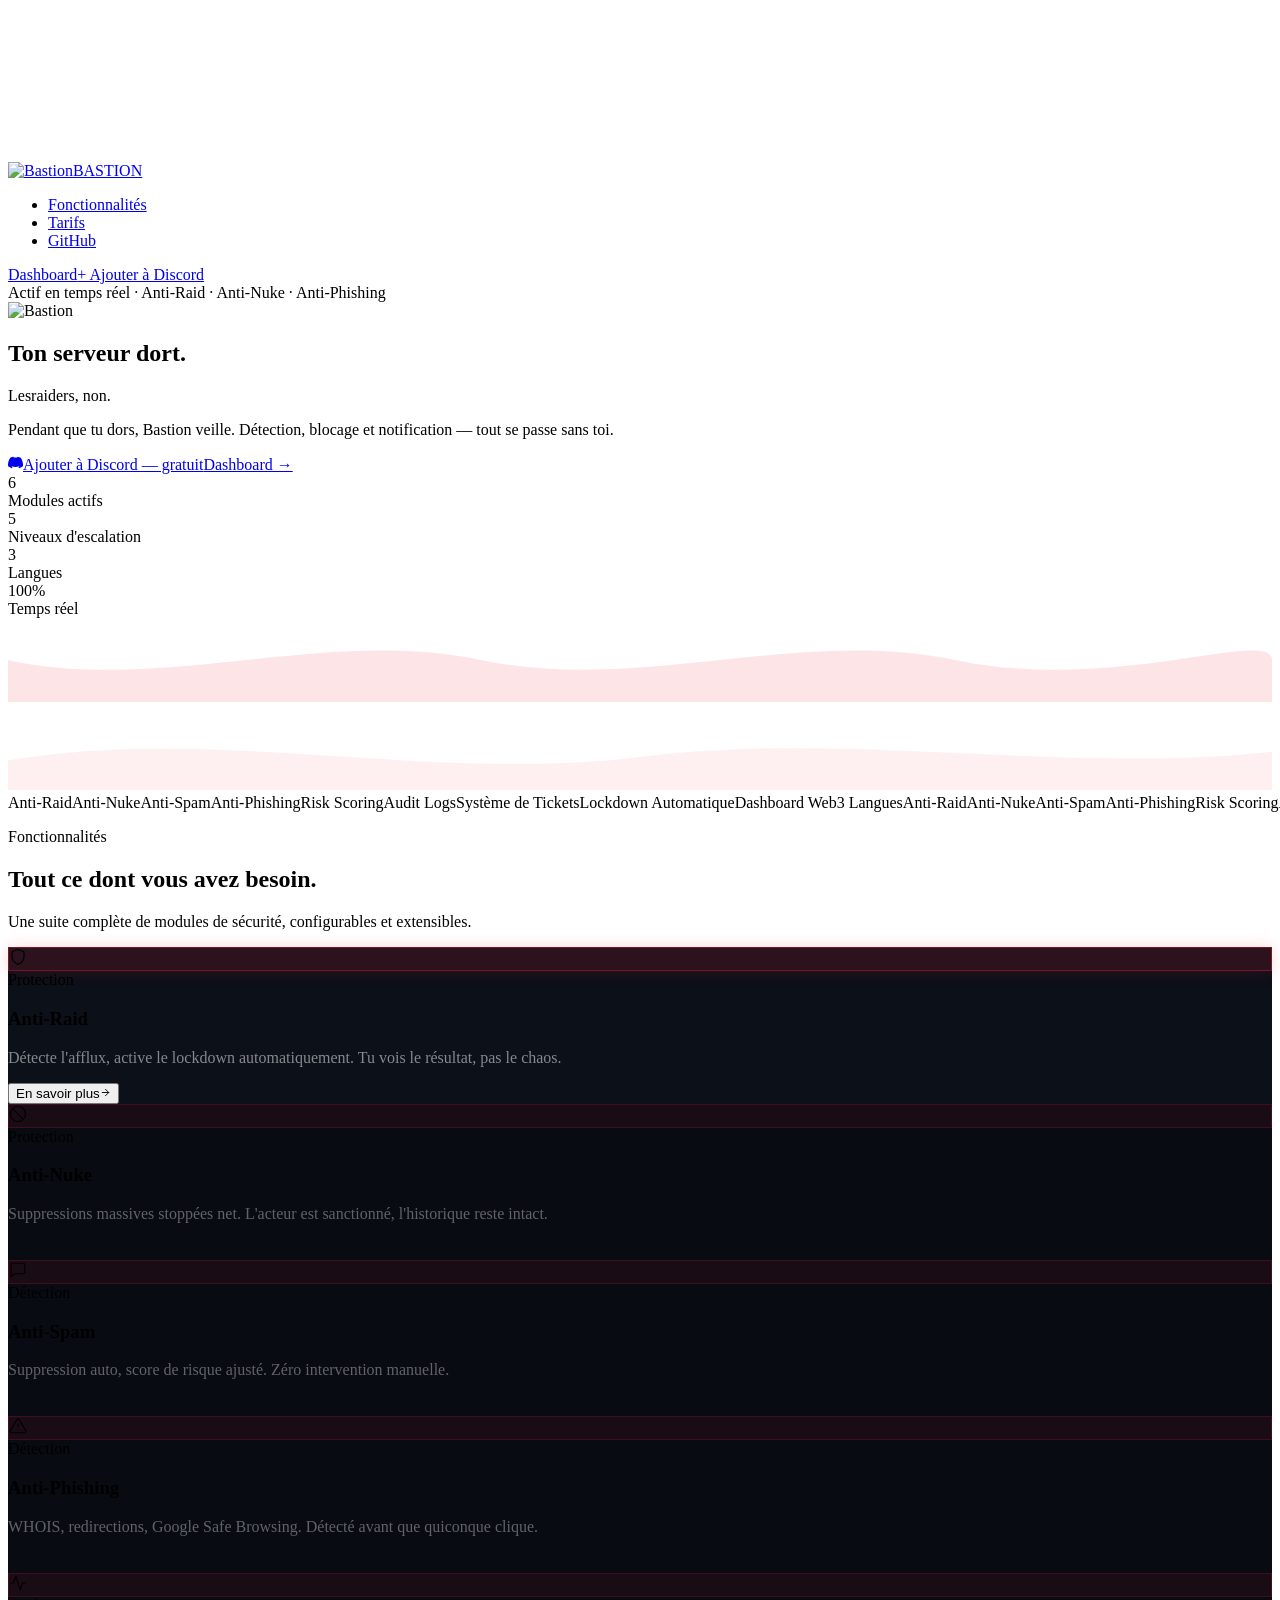
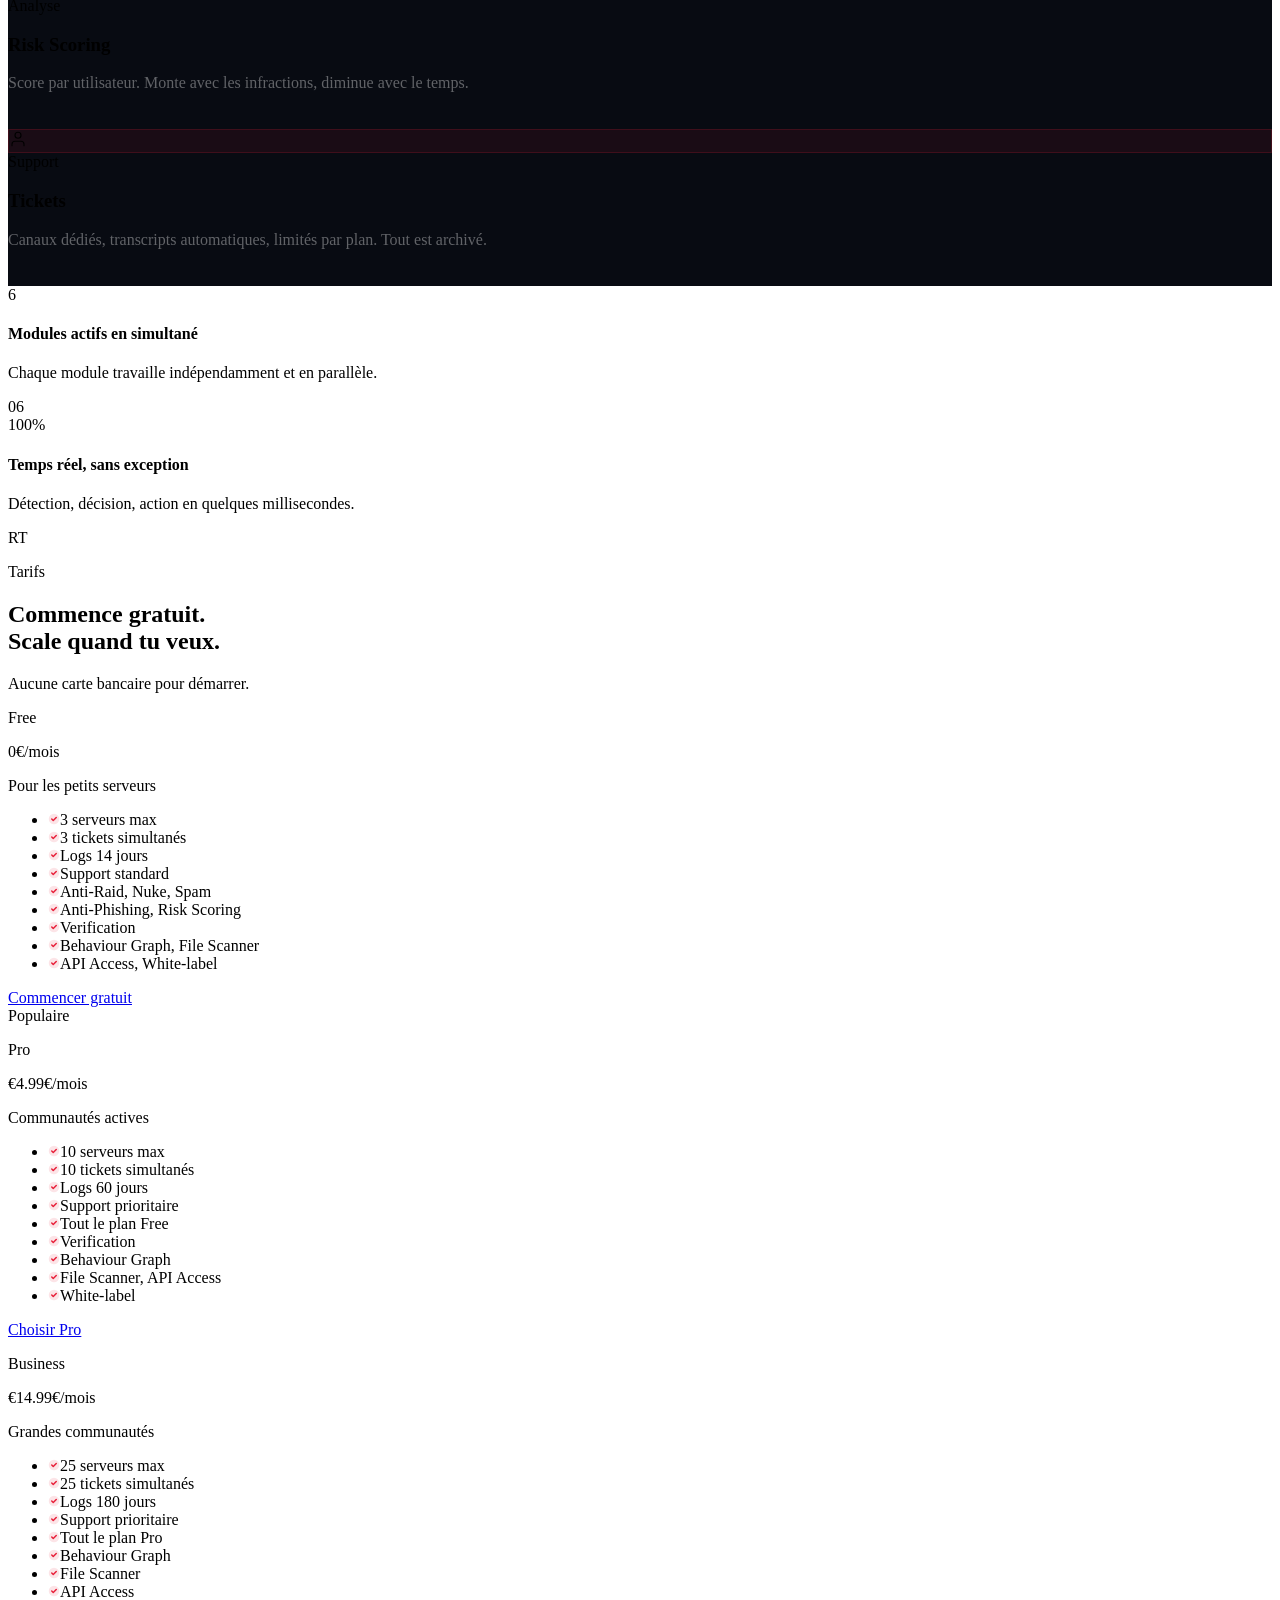
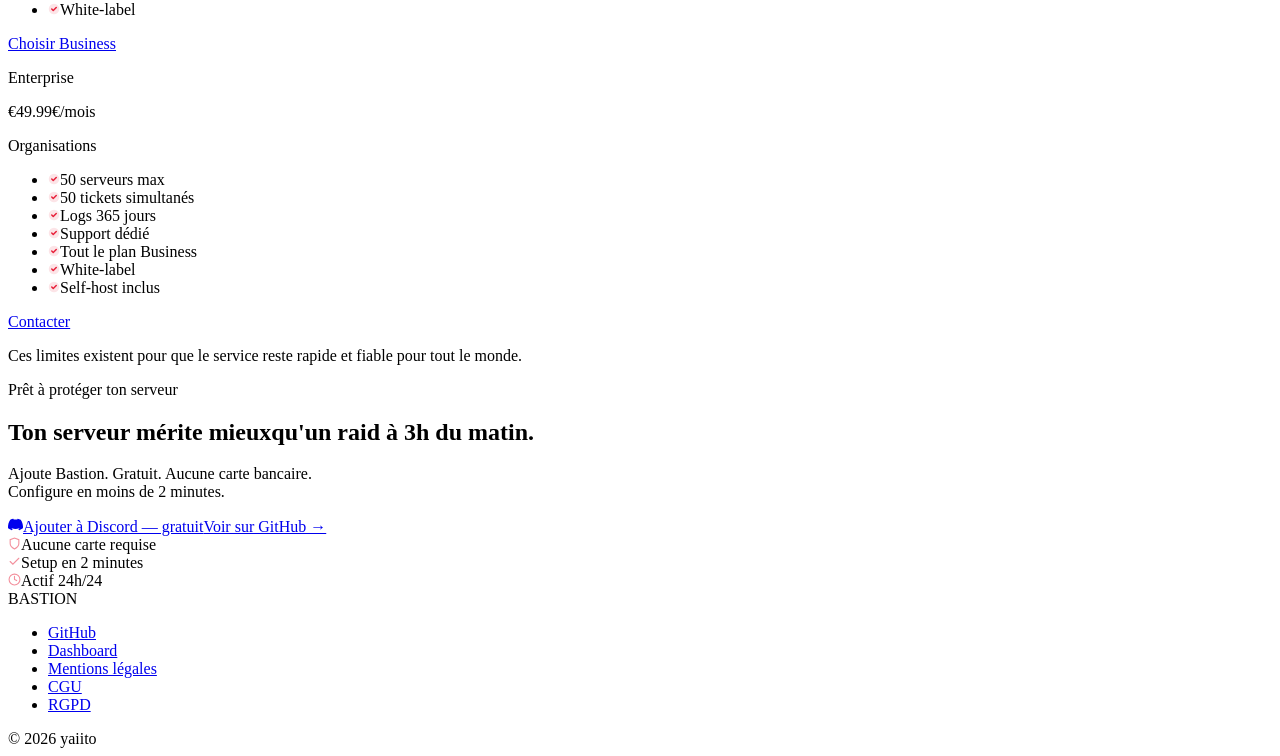
==== commit 2b0f2d5b: "fix: clean rebuild without Next Image optimizer" ====
--- a/web/site/index.html
+++ b/web/site/index.html
@@ -1 +1 @@
-<!DOCTYPE html><html lang="fr"><head><meta charSet="utf-8"/><meta name="viewport" content="width=device-width, initial-scale=1"/><link rel="preload" as="image" imageSrcSet="/_next/image?url=%2Flogo.png&amp;w=96&amp;q=75 1x, /_next/image?url=%2Flogo.png&amp;w=256&amp;q=75 2x" fetchPriority="high"/><link rel="stylesheet" href="/_next/static/css/2d6172821baf0090.css" data-precedence="next"/><link rel="preload" as="script" fetchPriority="low" href="/_next/static/chunks/webpack-1796d5ecd61cbd74.js"/><script src="/_next/static/chunks/fd9d1056-4e1a26e2d413ba3c.js" async=""></script><script src="/_next/static/chunks/23-e43fca4a6630e21d.js" async=""></script><script src="/_next/static/chunks/main-app-7127be43b5cb4093.js" async=""></script><script src="/_next/static/chunks/726-0d3161a6f5cd43a2.js" async=""></script><script src="/_next/static/chunks/app/page-81e462a51395a959.js" async=""></script><title>Bastion — Sécurité Discord avancée</title><meta name="description" content="Pendant que tu dors, Bastion veille. Détection, blocage et notification en temps réel."/><meta property="og:title" content="Bastion — Sécurité Discord avancée"/><meta property="og:description" content="Ton serveur dort. Les raiders, non."/><meta property="og:url" content="https://bastion.yaiito.fr"/><meta property="og:site_name" content="Bastion"/><meta property="og:locale" content="fr_FR"/><meta property="og:type" content="website"/><meta name="twitter:card" content="summary"/><meta name="twitter:title" content="Bastion — Sécurité Discord avancée"/><meta name="twitter:description" content="Ton serveur dort. Les raiders, non."/><script src="/_next/static/chunks/polyfills-78c92fac7aa8fdd8.js" noModule=""></script></head><body><div id="cursor"></div><div id="cursor-ring"></div><canvas class="fixed inset-0 w-full h-full pointer-events-none" style="z-index:0"></canvas><div class="fixed inset-0 pointer-events-none overflow-hidden" style="z-index:2"></div><div class="scan-line"></div><div class="grid-bg"></div><nav class="fixed top-0 left-0 right-0 z-50 transition-all duration-300 bg-gradient-to-b from-bastion-bg/95 to-transparent"><div class="container-site flex items-center justify-between h-16"><a class="flex items-center gap-2.5 font-syne font-extrabold text-lg tracking-tight" href="/"><img alt="Bastion" loading="lazy" width="26" height="26" decoding="async" data-nimg="1" class="object-contain drop-shadow-[0_0_8px_rgba(232,32,58,0.4)]" style="color:transparent" srcSet="/_next/image?url=%2Flogo.png&amp;w=32&amp;q=75 1x, /_next/image?url=%2Flogo.png&amp;w=64&amp;q=75 2x" src="/_next/image?url=%2Flogo.png&amp;w=64&amp;q=75"/><span><span class="text-bastion-red">BAS</span>TION</span></a><ul class="flex items-center gap-7"><li><a class="text-white/50 hover:text-white text-[11px] tracking-widest uppercase transition-colors duration-200" href="#features">Fonctionnalités</a></li><li><a class="text-white/50 hover:text-white text-[11px] tracking-widest uppercase transition-colors duration-200" href="#pricing">Tarifs</a></li><li><a class="text-white/50 hover:text-white text-[11px] tracking-widest uppercase transition-colors duration-200" href="https://github.com/Jonathan-p-z/Bastion">GitHub</a></li></ul><div class="flex items-center gap-3"><a class="text-white/55 hover:text-white border border-white/15 hover:border-white/30 rounded-md px-4 py-1.5 text-[11px] transition-all duration-200" href="/app">Dashboard</a><a class="btn-red text-[11px] px-4 py-1.5" href="#">+ Ajouter à Discord</a></div></div></nav><main><section class="relative z-10 min-h-screen flex flex-col items-center justify-center text-center px-6 pb-32 pt-24"><div class="inline-flex items-center gap-2 px-3.5 py-1.5 rounded-full border border-bastion-red/25 bg-bastion-red/8 text-bastion-red text-[10px] tracking-[1.5px] uppercase mb-9" style="animation:fadeUp 0.8s ease 0.2s both"><span class="w-1.5 h-1.5 rounded-full bg-bastion-red" style="animation:blink 1.5s ease-in-out infinite"></span>Actif en temps réel · Anti-Raid · Anti-Nuke · Anti-Phishing</div><div class="relative mb-8" style="animation:fadeUp 0.8s ease 0.3s both"><div class="absolute top-1/2 left-1/2 w-40 h-40 rounded-full" style="background:radial-gradient(circle, rgba(232,32,58,0.18) 0%, transparent 70%);animation:glowPulse 4s ease-in-out infinite"></div><img alt="Bastion" fetchPriority="high" width="88" height="88" decoding="async" data-nimg="1" class="relative z-10 object-contain drop-shadow-[0_0_22px_rgba(232,32,58,0.5)]" style="color:transparent;animation:float 6s ease-in-out infinite" srcSet="/_next/image?url=%2Flogo.png&amp;w=96&amp;q=75 1x, /_next/image?url=%2Flogo.png&amp;w=256&amp;q=75 2x" src="/_next/image?url=%2Flogo.png&amp;w=256&amp;q=75"/></div><h1 class="font-syne font-extrabold text-6xl lg:text-[82px] tracking-[-3px] leading-none mb-1" style="animation:fadeUp 0.8s ease 0.4s both">Ton serveur dort.</h1><div class="font-syne font-extrabold text-6xl lg:text-[82px] tracking-[-3px] leading-none mb-7 flex items-center justify-center gap-3 flex-wrap" style="animation:fadeUp 0.8s ease 0.5s both"><span>Les</span><span class="text-bastion-red inline-block min-w-[220px] text-left" style="opacity:1;transform:translateY(0px);transition:opacity 0.22s ease, transform 0.22s ease">raiders</span><span>, non.</span></div><p class="text-white/40 text-[15px] leading-relaxed max-w-md mb-11 font-light" style="animation:fadeUp 0.8s ease 0.6s both">Pendant que tu dors, Bastion veille. Détection, blocage et notification — tout se passe sans toi.</p><div class="flex items-center gap-3 mb-14" style="animation:fadeUp 0.8s ease 0.7s both"><a class="btn-red" href="#"><svg width="15" height="15" viewBox="0 0 24 24" fill="currentColor"><path d="M20.317 4.37a19.791 19.791 0 0 0-4.885-1.515.074.074 0 0 0-.079.037c-.21.375-.444.864-.608 1.25a18.27 18.27 0 0 0-5.487 0 12.64 12.64 0 0 0-.617-1.25.077.077 0 0 0-.079-.037A19.736 19.736 0 0 0 3.677 4.37a.07.07 0 0 0-.032.027C.533 9.046-.32 13.58.099 18.057.102 18.08.117 18.1.138 18.12a19.913 19.913 0 0 0 5.993 3.03.077.077 0 0 0 .084-.028c.462-.63.874-1.295 1.226-1.994a.076.076 0 0 0-.041-.106 13.107 13.107 0 0 1-1.872-.892.077.077 0 0 1-.008-.128 10.2 10.2 0 0 0 .372-.292.074.074 0 0 1 .077-.01c3.928 1.793 8.18 1.793 12.062 0a.074.074 0 0 1 .078.01c.12.098.246.198.373.292a.077.077 0 0 1-.006.127 12.299 12.299 0 0 1-1.873.892.077.077 0 0 0-.041.107c.36.698.772 1.362 1.225 1.993a.076.076 0 0 0 .084.028 19.839 19.839 0 0 0 6.002-3.03.077.077 0 0 0 .032-.054c.5-5.177-.838-9.674-3.549-13.66a.061.061 0 0 0-.031-.03z"></path></svg>Ajouter à Discord — gratuit</a><a class="btn-ghost" href="https://dashboard-bastion.yaiito.fr">Dashboard →</a></div><div class="flex items-stretch" style="animation:fadeUp 0.8s ease 0.85s both"><div class="px-8 text-center border-r border-white/[0.07]"><div class="font-syne font-extrabold text-2xl tracking-tight">6</div><div class="text-[10px] text-white/30 uppercase tracking-widest mt-1">Modules actifs</div></div><div class="px-8 text-center border-r border-white/[0.07]"><div class="font-syne font-extrabold text-2xl tracking-tight">5</div><div class="text-[10px] text-white/30 uppercase tracking-widest mt-1">Niveaux d&#x27;escalation</div></div><div class="px-8 text-center border-r border-white/[0.07]"><div class="font-syne font-extrabold text-2xl tracking-tight">3</div><div class="text-[10px] text-white/30 uppercase tracking-widest mt-1">Langues</div></div><div class="px-8 text-center "><div class="font-syne font-extrabold text-2xl tracking-tight">100%</div><div class="text-[10px] text-white/30 uppercase tracking-widest mt-1">Temps réel</div></div></div><div class="absolute bottom-0 left-0 right-0 h-24 overflow-hidden pointer-events-none"><svg class="absolute w-[200%] h-full" style="animation:wave 9s linear infinite" viewBox="0 0 1440 96" preserveAspectRatio="none" xmlns="http://www.w3.org/2000/svg"><path d="M0,48 C180,86 360,10 540,48 C720,86 900,10 1080,48 C1260,86 1440,10 1440,48 L1440,96 L0,96 Z" fill="rgba(232,32,58,0.12)"></path></svg><svg class="absolute w-[200%] h-full opacity-35" style="animation:wave 13s linear infinite reverse" viewBox="0 0 1440 96" preserveAspectRatio="none" xmlns="http://www.w3.org/2000/svg"><path d="M0,62 C240,22 480,88 720,58 C960,28 1200,78 1440,52 L1440,96 L0,96 Z" fill="rgba(232,32,58,0.07)"></path></svg></div></section><div class="relative z-10 border-y border-bastion-red/10 bg-bastion-red/[0.04] py-2.5 overflow-hidden"><div class="flex gap-14 whitespace-nowrap" style="width:max-content;animation:ticker 22s linear infinite"><span class="inline-flex items-center gap-3 text-[10px] text-white/30 tracking-[1.5px] uppercase"><span class="w-1 h-1 rounded-full bg-bastion-red shrink-0"></span>Anti-Raid</span><span class="inline-flex items-center gap-3 text-[10px] text-white/30 tracking-[1.5px] uppercase"><span class="w-1 h-1 rounded-full bg-bastion-red shrink-0"></span>Anti-Nuke</span><span class="inline-flex items-center gap-3 text-[10px] text-white/30 tracking-[1.5px] uppercase"><span class="w-1 h-1 rounded-full bg-bastion-red shrink-0"></span>Anti-Spam</span><span class="inline-flex items-center gap-3 text-[10px] text-white/30 tracking-[1.5px] uppercase"><span class="w-1 h-1 rounded-full bg-bastion-red shrink-0"></span>Anti-Phishing</span><span class="inline-flex items-center gap-3 text-[10px] text-white/30 tracking-[1.5px] uppercase"><span class="w-1 h-1 rounded-full bg-bastion-red shrink-0"></span>Risk Scoring</span><span class="inline-flex items-center gap-3 text-[10px] text-white/30 tracking-[1.5px] uppercase"><span class="w-1 h-1 rounded-full bg-bastion-red shrink-0"></span>Audit Logs</span><span class="inline-flex items-center gap-3 text-[10px] text-white/30 tracking-[1.5px] uppercase"><span class="w-1 h-1 rounded-full bg-bastion-red shrink-0"></span>Système de Tickets</span><span class="inline-flex items-center gap-3 text-[10px] text-white/30 tracking-[1.5px] uppercase"><span class="w-1 h-1 rounded-full bg-bastion-red shrink-0"></span>Lockdown Automatique</span><span class="inline-flex items-center gap-3 text-[10px] text-white/30 tracking-[1.5px] uppercase"><span class="w-1 h-1 rounded-full bg-bastion-red shrink-0"></span>Dashboard Web</span><span class="inline-flex items-center gap-3 text-[10px] text-white/30 tracking-[1.5px] uppercase"><span class="w-1 h-1 rounded-full bg-bastion-red shrink-0"></span>3 Langues</span><span class="inline-flex items-center gap-3 text-[10px] text-white/30 tracking-[1.5px] uppercase"><span class="w-1 h-1 rounded-full bg-bastion-red shrink-0"></span>Anti-Raid</span><span class="inline-flex items-center gap-3 text-[10px] text-white/30 tracking-[1.5px] uppercase"><span class="w-1 h-1 rounded-full bg-bastion-red shrink-0"></span>Anti-Nuke</span><span class="inline-flex items-center gap-3 text-[10px] text-white/30 tracking-[1.5px] uppercase"><span class="w-1 h-1 rounded-full bg-bastion-red shrink-0"></span>Anti-Spam</span><span class="inline-flex items-center gap-3 text-[10px] text-white/30 tracking-[1.5px] uppercase"><span class="w-1 h-1 rounded-full bg-bastion-red shrink-0"></span>Anti-Phishing</span><span class="inline-flex items-center gap-3 text-[10px] text-white/30 tracking-[1.5px] uppercase"><span class="w-1 h-1 rounded-full bg-bastion-red shrink-0"></span>Risk Scoring</span><span class="inline-flex items-center gap-3 text-[10px] text-white/30 tracking-[1.5px] uppercase"><span class="w-1 h-1 rounded-full bg-bastion-red shrink-0"></span>Audit Logs</span><span class="inline-flex items-center gap-3 text-[10px] text-white/30 tracking-[1.5px] uppercase"><span class="w-1 h-1 rounded-full bg-bastion-red shrink-0"></span>Système de Tickets</span><span class="inline-flex items-center gap-3 text-[10px] text-white/30 tracking-[1.5px] uppercase"><span class="w-1 h-1 rounded-full bg-bastion-red shrink-0"></span>Lockdown Automatique</span><span class="inline-flex items-center gap-3 text-[10px] text-white/30 tracking-[1.5px] uppercase"><span class="w-1 h-1 rounded-full bg-bastion-red shrink-0"></span>Dashboard Web</span><span class="inline-flex items-center gap-3 text-[10px] text-white/30 tracking-[1.5px] uppercase"><span class="w-1 h-1 rounded-full bg-bastion-red shrink-0"></span>3 Langues</span></div></div><section id="features" class="relative z-10 py-28"><div class="container-site"><div class="reveal"><p class="section-label">Fonctionnalités</p><h2 class="section-title">Tout ce dont vous avez<!-- --> <span class="text-bastion-red">besoin.</span></h2><p class="text-white/35 text-sm leading-relaxed max-w-sm mb-14 font-light">Une suite complète de modules de sécurité, configurables et extensibles.</p><div class="grid grid-cols-3 gap-px rounded-2xl overflow-hidden border border-white/[0.05]" style="background:rgba(255,255,255,0.05)"><div class="relative overflow-hidden p-8 transition-colors duration-300 cursor-default" style="background:#0c1019"><div class="absolute top-0 left-0 right-0 h-px transition-all duration-300" style="background:linear-gradient(90deg, transparent, rgba(232,32,58,0.7), transparent)"></div><div class="absolute -bottom-14 -right-14 w-32 h-32 rounded-full transition-all duration-300" style="background:radial-gradient(circle, rgba(232,32,58,0.07), transparent 70%);opacity:1;transform:scale(1.3)"></div><div class="w-10 h-10 rounded-xl flex items-center justify-center mb-5 relative z-10 transition-all duration-300 text-bastion-red" style="background:rgba(232,32,58,0.14);border:1px solid rgba(232,32,58,0.4);box-shadow:0 0 16px rgba(232,32,58,0.18)"><svg width="18" height="18" viewBox="0 0 24 24" fill="none" stroke="currentColor" stroke-width="1.5" stroke-linecap="round" stroke-linejoin="round"><path d="M12 22s8-4 8-10V5l-8-3-8 3v7c0 6 8 10 8 10z"></path></svg></div><span class="inline-block text-[9px] tracking-[1.5px] uppercase text-bastion-red bg-bastion-red/[0.07] border border-bastion-red/15 rounded px-2 py-0.5 mb-3 relative z-10">Protection</span><h3 class="font-syne font-bold text-lg tracking-tight mb-2 relative z-10">Anti-Raid</h3><p class="text-[12px] leading-relaxed relative z-10 transition-colors duration-300 font-light" style="color:rgba(255,255,255,0.5)">Détecte l&#x27;afflux, active le lockdown automatiquement. Tu vois le résultat, pas le chaos.</p><button class="mt-4 flex items-center gap-1.5 relative z-10 transition-all duration-300 text-bastion-red cursor-pointer bg-transparent border-0 p-0" style="opacity:1;transform:translateY(0)" tabindex="0"><span class="text-[11px] font-medium">En savoir plus</span><svg width="11" height="11" viewBox="0 0 24 24" fill="none" stroke="currentColor" stroke-width="2" stroke-linecap="round"><path d="M5 12h14M12 5l7 7-7 7"></path></svg></button></div><div class="relative overflow-hidden p-8 transition-colors duration-300 cursor-default" style="background:#080b12"><div class="absolute top-0 left-0 right-0 h-px transition-all duration-300" style="background:transparent"></div><div class="absolute -bottom-14 -right-14 w-32 h-32 rounded-full transition-all duration-300" style="background:radial-gradient(circle, rgba(232,32,58,0.07), transparent 70%);opacity:0;transform:scale(1)"></div><div class="w-10 h-10 rounded-xl flex items-center justify-center mb-5 relative z-10 transition-all duration-300 text-bastion-red" style="background:rgba(232,32,58,0.08);border:1px solid rgba(232,32,58,0.18);box-shadow:none"><svg width="18" height="18" viewBox="0 0 24 24" fill="none" stroke="currentColor" stroke-width="1.5" stroke-linecap="round" stroke-linejoin="round"><circle cx="12" cy="12" r="10"></circle><path d="M4.93 4.93l14.14 14.14"></path></svg></div><span class="inline-block text-[9px] tracking-[1.5px] uppercase text-bastion-red bg-bastion-red/[0.07] border border-bastion-red/15 rounded px-2 py-0.5 mb-3 relative z-10">Protection</span><h3 class="font-syne font-bold text-lg tracking-tight mb-2 relative z-10">Anti-Nuke</h3><p class="text-[12px] leading-relaxed relative z-10 transition-colors duration-300 font-light" style="color:rgba(255,255,255,0.36)">Suppressions massives stoppées net. L&#x27;acteur est sanctionné, l&#x27;historique reste intact.</p><button class="mt-4 flex items-center gap-1.5 relative z-10 transition-all duration-300 text-bastion-red cursor-pointer bg-transparent border-0 p-0" style="opacity:0;transform:translateY(4px)" tabindex="-1"><span class="text-[11px] font-medium">En savoir plus</span><svg width="11" height="11" viewBox="0 0 24 24" fill="none" stroke="currentColor" stroke-width="2" stroke-linecap="round"><path d="M5 12h14M12 5l7 7-7 7"></path></svg></button></div><div class="relative overflow-hidden p-8 transition-colors duration-300 cursor-default" style="background:#080b12"><div class="absolute top-0 left-0 right-0 h-px transition-all duration-300" style="background:transparent"></div><div class="absolute -bottom-14 -right-14 w-32 h-32 rounded-full transition-all duration-300" style="background:radial-gradient(circle, rgba(232,32,58,0.07), transparent 70%);opacity:0;transform:scale(1)"></div><div class="w-10 h-10 rounded-xl flex items-center justify-center mb-5 relative z-10 transition-all duration-300 text-bastion-red" style="background:rgba(232,32,58,0.08);border:1px solid rgba(232,32,58,0.18);box-shadow:none"><svg width="18" height="18" viewBox="0 0 24 24" fill="none" stroke="currentColor" stroke-width="1.5" stroke-linecap="round" stroke-linejoin="round"><path d="M21 15a2 2 0 0 1-2 2H7l-4 4V5a2 2 0 0 1 2-2h14a2 2 0 0 1 2 2z"></path></svg></div><span class="inline-block text-[9px] tracking-[1.5px] uppercase text-bastion-red bg-bastion-red/[0.07] border border-bastion-red/15 rounded px-2 py-0.5 mb-3 relative z-10">Détection</span><h3 class="font-syne font-bold text-lg tracking-tight mb-2 relative z-10">Anti-Spam</h3><p class="text-[12px] leading-relaxed relative z-10 transition-colors duration-300 font-light" style="color:rgba(255,255,255,0.36)">Suppression auto, score de risque ajusté. Zéro intervention manuelle.</p><button class="mt-4 flex items-center gap-1.5 relative z-10 transition-all duration-300 text-bastion-red cursor-pointer bg-transparent border-0 p-0" style="opacity:0;transform:translateY(4px)" tabindex="-1"><span class="text-[11px] font-medium">En savoir plus</span><svg width="11" height="11" viewBox="0 0 24 24" fill="none" stroke="currentColor" stroke-width="2" stroke-linecap="round"><path d="M5 12h14M12 5l7 7-7 7"></path></svg></button></div><div class="relative overflow-hidden p-8 transition-colors duration-300 cursor-default" style="background:#080b12"><div class="absolute top-0 left-0 right-0 h-px transition-all duration-300" style="background:transparent"></div><div class="absolute -bottom-14 -right-14 w-32 h-32 rounded-full transition-all duration-300" style="background:radial-gradient(circle, rgba(232,32,58,0.07), transparent 70%);opacity:0;transform:scale(1)"></div><div class="w-10 h-10 rounded-xl flex items-center justify-center mb-5 relative z-10 transition-all duration-300 text-bastion-red" style="background:rgba(232,32,58,0.08);border:1px solid rgba(232,32,58,0.18);box-shadow:none"><svg width="18" height="18" viewBox="0 0 24 24" fill="none" stroke="currentColor" stroke-width="1.5" stroke-linecap="round" stroke-linejoin="round"><path d="M10.29 3.86L1.82 18a2 2 0 0 0 1.71 3h16.94a2 2 0 0 0 1.71-3L13.71 3.86a2 2 0 0 0-3.42 0z"></path><line x1="12" y1="9" x2="12" y2="13"></line><line x1="12" y1="17" x2="12.01" y2="17"></line></svg></div><span class="inline-block text-[9px] tracking-[1.5px] uppercase text-bastion-red bg-bastion-red/[0.07] border border-bastion-red/15 rounded px-2 py-0.5 mb-3 relative z-10">Détection</span><h3 class="font-syne font-bold text-lg tracking-tight mb-2 relative z-10">Anti-Phishing</h3><p class="text-[12px] leading-relaxed relative z-10 transition-colors duration-300 font-light" style="color:rgba(255,255,255,0.36)">WHOIS, redirections, Google Safe Browsing. Détecté avant que quiconque clique.</p><button class="mt-4 flex items-center gap-1.5 relative z-10 transition-all duration-300 text-bastion-red cursor-pointer bg-transparent border-0 p-0" style="opacity:0;transform:translateY(4px)" tabindex="-1"><span class="text-[11px] font-medium">En savoir plus</span><svg width="11" height="11" viewBox="0 0 24 24" fill="none" stroke="currentColor" stroke-width="2" stroke-linecap="round"><path d="M5 12h14M12 5l7 7-7 7"></path></svg></button></div><div class="relative overflow-hidden p-8 transition-colors duration-300 cursor-default" style="background:#080b12"><div class="absolute top-0 left-0 right-0 h-px transition-all duration-300" style="background:transparent"></div><div class="absolute -bottom-14 -right-14 w-32 h-32 rounded-full transition-all duration-300" style="background:radial-gradient(circle, rgba(232,32,58,0.07), transparent 70%);opacity:0;transform:scale(1)"></div><div class="w-10 h-10 rounded-xl flex items-center justify-center mb-5 relative z-10 transition-all duration-300 text-bastion-red" style="background:rgba(232,32,58,0.08);border:1px solid rgba(232,32,58,0.18);box-shadow:none"><svg width="18" height="18" viewBox="0 0 24 24" fill="none" stroke="currentColor" stroke-width="1.5" stroke-linecap="round" stroke-linejoin="round"><polyline points="22 12 18 12 15 21 9 3 6 12 2 12"></polyline></svg></div><span class="inline-block text-[9px] tracking-[1.5px] uppercase text-bastion-red bg-bastion-red/[0.07] border border-bastion-red/15 rounded px-2 py-0.5 mb-3 relative z-10">Analyse</span><h3 class="font-syne font-bold text-lg tracking-tight mb-2 relative z-10">Risk Scoring</h3><p class="text-[12px] leading-relaxed relative z-10 transition-colors duration-300 font-light" style="color:rgba(255,255,255,0.36)">Score par utilisateur. Monte avec les infractions, diminue avec le temps.</p><button class="mt-4 flex items-center gap-1.5 relative z-10 transition-all duration-300 text-bastion-red cursor-pointer bg-transparent border-0 p-0" style="opacity:0;transform:translateY(4px)" tabindex="-1"><span class="text-[11px] font-medium">En savoir plus</span><svg width="11" height="11" viewBox="0 0 24 24" fill="none" stroke="currentColor" stroke-width="2" stroke-linecap="round"><path d="M5 12h14M12 5l7 7-7 7"></path></svg></button></div><div class="relative overflow-hidden p-8 transition-colors duration-300 cursor-default" style="background:#080b12"><div class="absolute top-0 left-0 right-0 h-px transition-all duration-300" style="background:transparent"></div><div class="absolute -bottom-14 -right-14 w-32 h-32 rounded-full transition-all duration-300" style="background:radial-gradient(circle, rgba(232,32,58,0.07), transparent 70%);opacity:0;transform:scale(1)"></div><div class="w-10 h-10 rounded-xl flex items-center justify-center mb-5 relative z-10 transition-all duration-300 text-bastion-red" style="background:rgba(232,32,58,0.08);border:1px solid rgba(232,32,58,0.18);box-shadow:none"><svg width="18" height="18" viewBox="0 0 24 24" fill="none" stroke="currentColor" stroke-width="1.5" stroke-linecap="round" stroke-linejoin="round"><path d="M20 21v-2a4 4 0 0 0-4-4H8a4 4 0 0 0-4 4v2"></path><circle cx="12" cy="7" r="4"></circle></svg></div><span class="inline-block text-[9px] tracking-[1.5px] uppercase text-bastion-red bg-bastion-red/[0.07] border border-bastion-red/15 rounded px-2 py-0.5 mb-3 relative z-10">Support</span><h3 class="font-syne font-bold text-lg tracking-tight mb-2 relative z-10">Tickets</h3><p class="text-[12px] leading-relaxed relative z-10 transition-colors duration-300 font-light" style="color:rgba(255,255,255,0.36)">Canaux dédiés, transcripts automatiques, limités par plan. Tout est archivé.</p><button class="mt-4 flex items-center gap-1.5 relative z-10 transition-all duration-300 text-bastion-red cursor-pointer bg-transparent border-0 p-0" style="opacity:0;transform:translateY(4px)" tabindex="-1"><span class="text-[11px] font-medium">En savoir plus</span><svg width="11" height="11" viewBox="0 0 24 24" fill="none" stroke="currentColor" stroke-width="2" stroke-linecap="round"><path d="M5 12h14M12 5l7 7-7 7"></path></svg></button></div></div><div class="grid grid-cols-2 gap-5 mt-5"><div class="card p-9 relative overflow-hidden hover:border-bastion-red/20 hover:-translate-y-1 transition-all duration-300 group"><div class="font-syne font-extrabold text-[60px] leading-none tracking-[-4px] mb-1.5"><span class="bg-gradient-to-br from-white to-white/30 bg-clip-text text-transparent">6</span></div><h4 class="font-syne font-bold text-base mb-1.5">Modules actifs en simultané</h4><p class="text-white/33 text-xs leading-relaxed font-light">Chaque module travaille indépendamment et en parallèle.</p><span class="absolute -bottom-4 -right-2 font-syne font-extrabold text-[80px] text-bastion-red/[0.04] tracking-[-4px] pointer-events-none select-none">06</span></div><div class="card p-9 relative overflow-hidden hover:border-bastion-red/20 hover:-translate-y-1 transition-all duration-300 group"><div class="font-syne font-extrabold text-[60px] leading-none tracking-[-4px] mb-1.5"><span class="bg-gradient-to-br from-white to-white/30 bg-clip-text text-transparent">100</span><span class="bg-gradient-to-br from-bastion-red to-red-400 bg-clip-text text-transparent">%</span></div><h4 class="font-syne font-bold text-base mb-1.5">Temps réel, sans exception</h4><p class="text-white/33 text-xs leading-relaxed font-light">Détection, décision, action en quelques millisecondes.</p><span class="absolute -bottom-4 -right-2 font-syne font-extrabold text-[80px] text-bastion-red/[0.04] tracking-[-4px] pointer-events-none select-none">RT</span></div></div></div></div></section><section id="pricing" class="relative z-10 py-28"><div class="container-site"><div class="reveal"><p class="section-label">Tarifs</p><h2 class="section-title">Commence <span class="text-bastion-red">gratuit.</span><br/>Scale quand tu veux.</h2><p class="text-white/35 text-sm mb-14 font-light">Aucune carte bancaire pour démarrer.</p><div class="grid grid-cols-4 gap-3.5"><div class="relative overflow-hidden rounded-2xl p-7 flex flex-col transition-transform duration-300 hover:-translate-y-1 card"><p class="font-syne font-bold text-[11px] tracking-[2px] uppercase mb-3 text-white/40">Free</p><div class="flex items-baseline gap-1 mb-1"><span class="font-syne font-extrabold text-[40px] leading-none tracking-[-3px]">0</span><span class="text-[11px] text-white/25">€/mois</span></div><p class="text-[11px] text-white/25 mb-5 font-light">Pour les petits serveurs</p><div class="h-px bg-white/[0.05] mb-5"></div><ul class="flex flex-col gap-2 mb-6 flex-1"><li class="flex items-start gap-2 text-[11px] font-light leading-snug text-white/40"><svg width="12" height="12" viewBox="0 0 16 16" class="shrink-0 mt-0.5"><circle cx="8" cy="8" r="7" fill="rgba(232,32,58,0.12)"></circle><path d="M5 8l2 2 4-4" stroke="#e8203a" stroke-width="2" fill="none" stroke-linecap="round" stroke-linejoin="round"></path></svg>3 serveurs max</li><li class="flex items-start gap-2 text-[11px] font-light leading-snug text-white/40"><svg width="12" height="12" viewBox="0 0 16 16" class="shrink-0 mt-0.5"><circle cx="8" cy="8" r="7" fill="rgba(232,32,58,0.12)"></circle><path d="M5 8l2 2 4-4" stroke="#e8203a" stroke-width="2" fill="none" stroke-linecap="round" stroke-linejoin="round"></path></svg>3 tickets simultanés</li><li class="flex items-start gap-2 text-[11px] font-light leading-snug text-white/40"><svg width="12" height="12" viewBox="0 0 16 16" class="shrink-0 mt-0.5"><circle cx="8" cy="8" r="7" fill="rgba(232,32,58,0.12)"></circle><path d="M5 8l2 2 4-4" stroke="#e8203a" stroke-width="2" fill="none" stroke-linecap="round" stroke-linejoin="round"></path></svg>Logs 14 jours</li><li class="flex items-start gap-2 text-[11px] font-light leading-snug text-white/40"><svg width="12" height="12" viewBox="0 0 16 16" class="shrink-0 mt-0.5"><circle cx="8" cy="8" r="7" fill="rgba(232,32,58,0.12)"></circle><path d="M5 8l2 2 4-4" stroke="#e8203a" stroke-width="2" fill="none" stroke-linecap="round" stroke-linejoin="round"></path></svg>Support standard</li><li class="flex items-start gap-2 text-[11px] font-light leading-snug text-white/40"><svg width="12" height="12" viewBox="0 0 16 16" class="shrink-0 mt-0.5"><circle cx="8" cy="8" r="7" fill="rgba(232,32,58,0.12)"></circle><path d="M5 8l2 2 4-4" stroke="#e8203a" stroke-width="2" fill="none" stroke-linecap="round" stroke-linejoin="round"></path></svg>Anti-Raid, Nuke, Spam</li><li class="flex items-start gap-2 text-[11px] font-light leading-snug text-white/40"><svg width="12" height="12" viewBox="0 0 16 16" class="shrink-0 mt-0.5"><circle cx="8" cy="8" r="7" fill="rgba(232,32,58,0.12)"></circle><path d="M5 8l2 2 4-4" stroke="#e8203a" stroke-width="2" fill="none" stroke-linecap="round" stroke-linejoin="round"></path></svg>Anti-Phishing, Risk Scoring</li><li class="flex items-start gap-2 text-[11px] font-light leading-snug text-white/20 opacity-40"><svg width="12" height="12" viewBox="0 0 16 16" class="shrink-0 mt-0.5"><circle cx="8" cy="8" r="7" fill="rgba(232,32,58,0.12)"></circle><path d="M5 8l2 2 4-4" stroke="#e8203a" stroke-width="2" fill="none" stroke-linecap="round" stroke-linejoin="round"></path></svg>Verification</li><li class="flex items-start gap-2 text-[11px] font-light leading-snug text-white/20 opacity-40"><svg width="12" height="12" viewBox="0 0 16 16" class="shrink-0 mt-0.5"><circle cx="8" cy="8" r="7" fill="rgba(232,32,58,0.12)"></circle><path d="M5 8l2 2 4-4" stroke="#e8203a" stroke-width="2" fill="none" stroke-linecap="round" stroke-linejoin="round"></path></svg>Behaviour Graph, File Scanner</li><li class="flex items-start gap-2 text-[11px] font-light leading-snug text-white/20 opacity-40"><svg width="12" height="12" viewBox="0 0 16 16" class="shrink-0 mt-0.5"><circle cx="8" cy="8" r="7" fill="rgba(232,32,58,0.12)"></circle><path d="M5 8l2 2 4-4" stroke="#e8203a" stroke-width="2" fill="none" stroke-linecap="round" stroke-linejoin="round"></path></svg>API Access, White-label</li></ul><a class="block w-full text-center text-[12px] font-medium py-2.5 rounded-lg transition-all duration-200 bg-white/[0.04] border border-white/[0.08] text-white/50 hover:bg-white/[0.07] hover:text-white" href="#">Commencer gratuit</a></div><div class="relative overflow-hidden rounded-2xl p-7 flex flex-col transition-transform duration-300 hover:-translate-y-1 border border-bastion-red/35 bg-[#0c0e18]"><div class="absolute top-0 left-0 right-0 h-0.5 bg-gradient-to-r from-transparent via-bastion-red to-transparent"></div><div class="absolute -top-12 -right-12 w-36 h-36 rounded-full bg-radial-red pointer-events-none" style="background:radial-gradient(circle, rgba(232,32,58,0.1), transparent 70%)"></div><span class="inline-block self-start text-[9px] tracking-[1.5px] uppercase text-bastion-red bg-bastion-red/10 border border-bastion-red/20 rounded px-2.5 py-0.5 mb-4">Populaire</span><p class="font-syne font-bold text-[11px] tracking-[2px] uppercase mb-3 text-bastion-red/70">Pro</p><div class="flex items-baseline gap-1 mb-1"><span class="text-base text-white/40 font-light">€</span><span class="font-syne font-extrabold text-[40px] leading-none tracking-[-3px]">4.99</span><span class="text-[11px] text-white/25">€/mois</span></div><p class="text-[11px] text-white/25 mb-5 font-light">Communautés actives</p><div class="h-px bg-white/[0.05] mb-5"></div><ul class="flex flex-col gap-2 mb-6 flex-1"><li class="flex items-start gap-2 text-[11px] font-light leading-snug text-white/40"><svg width="12" height="12" viewBox="0 0 16 16" class="shrink-0 mt-0.5"><circle cx="8" cy="8" r="7" fill="rgba(232,32,58,0.12)"></circle><path d="M5 8l2 2 4-4" stroke="#e8203a" stroke-width="2" fill="none" stroke-linecap="round" stroke-linejoin="round"></path></svg>10 serveurs max</li><li class="flex items-start gap-2 text-[11px] font-light leading-snug text-white/40"><svg width="12" height="12" viewBox="0 0 16 16" class="shrink-0 mt-0.5"><circle cx="8" cy="8" r="7" fill="rgba(232,32,58,0.12)"></circle><path d="M5 8l2 2 4-4" stroke="#e8203a" stroke-width="2" fill="none" stroke-linecap="round" stroke-linejoin="round"></path></svg>10 tickets simultanés</li><li class="flex items-start gap-2 text-[11px] font-light leading-snug text-white/40"><svg width="12" height="12" viewBox="0 0 16 16" class="shrink-0 mt-0.5"><circle cx="8" cy="8" r="7" fill="rgba(232,32,58,0.12)"></circle><path d="M5 8l2 2 4-4" stroke="#e8203a" stroke-width="2" fill="none" stroke-linecap="round" stroke-linejoin="round"></path></svg>Logs 60 jours</li><li class="flex items-start gap-2 text-[11px] font-light leading-snug text-white/40"><svg width="12" height="12" viewBox="0 0 16 16" class="shrink-0 mt-0.5"><circle cx="8" cy="8" r="7" fill="rgba(232,32,58,0.12)"></circle><path d="M5 8l2 2 4-4" stroke="#e8203a" stroke-width="2" fill="none" stroke-linecap="round" stroke-linejoin="round"></path></svg>Support prioritaire</li><li class="flex items-start gap-2 text-[11px] font-light leading-snug text-white/40"><svg width="12" height="12" viewBox="0 0 16 16" class="shrink-0 mt-0.5"><circle cx="8" cy="8" r="7" fill="rgba(232,32,58,0.12)"></circle><path d="M5 8l2 2 4-4" stroke="#e8203a" stroke-width="2" fill="none" stroke-linecap="round" stroke-linejoin="round"></path></svg>Tout le plan Free</li><li class="flex items-start gap-2 text-[11px] font-light leading-snug text-white/40"><svg width="12" height="12" viewBox="0 0 16 16" class="shrink-0 mt-0.5"><circle cx="8" cy="8" r="7" fill="rgba(232,32,58,0.12)"></circle><path d="M5 8l2 2 4-4" stroke="#e8203a" stroke-width="2" fill="none" stroke-linecap="round" stroke-linejoin="round"></path></svg>Verification</li><li class="flex items-start gap-2 text-[11px] font-light leading-snug text-white/20 opacity-40"><svg width="12" height="12" viewBox="0 0 16 16" class="shrink-0 mt-0.5"><circle cx="8" cy="8" r="7" fill="rgba(232,32,58,0.12)"></circle><path d="M5 8l2 2 4-4" stroke="#e8203a" stroke-width="2" fill="none" stroke-linecap="round" stroke-linejoin="round"></path></svg>Behaviour Graph</li><li class="flex items-start gap-2 text-[11px] font-light leading-snug text-white/20 opacity-40"><svg width="12" height="12" viewBox="0 0 16 16" class="shrink-0 mt-0.5"><circle cx="8" cy="8" r="7" fill="rgba(232,32,58,0.12)"></circle><path d="M5 8l2 2 4-4" stroke="#e8203a" stroke-width="2" fill="none" stroke-linecap="round" stroke-linejoin="round"></path></svg>File Scanner, API Access</li><li class="flex items-start gap-2 text-[11px] font-light leading-snug text-white/20 opacity-40"><svg width="12" height="12" viewBox="0 0 16 16" class="shrink-0 mt-0.5"><circle cx="8" cy="8" r="7" fill="rgba(232,32,58,0.12)"></circle><path d="M5 8l2 2 4-4" stroke="#e8203a" stroke-width="2" fill="none" stroke-linecap="round" stroke-linejoin="round"></path></svg>White-label</li></ul><a class="block w-full text-center text-[12px] font-medium py-2.5 rounded-lg transition-all duration-200 bg-bastion-red text-white hover:shadow-[0_8px_24px_rgba(232,32,58,0.4)]" href="#">Choisir Pro</a></div><div class="relative overflow-hidden rounded-2xl p-7 flex flex-col transition-transform duration-300 hover:-translate-y-1 card"><p class="font-syne font-bold text-[11px] tracking-[2px] uppercase mb-3 text-white/40">Business</p><div class="flex items-baseline gap-1 mb-1"><span class="text-base text-white/40 font-light">€</span><span class="font-syne font-extrabold text-[40px] leading-none tracking-[-3px]">14.99</span><span class="text-[11px] text-white/25">€/mois</span></div><p class="text-[11px] text-white/25 mb-5 font-light">Grandes communautés</p><div class="h-px bg-white/[0.05] mb-5"></div><ul class="flex flex-col gap-2 mb-6 flex-1"><li class="flex items-start gap-2 text-[11px] font-light leading-snug text-white/40"><svg width="12" height="12" viewBox="0 0 16 16" class="shrink-0 mt-0.5"><circle cx="8" cy="8" r="7" fill="rgba(232,32,58,0.12)"></circle><path d="M5 8l2 2 4-4" stroke="#e8203a" stroke-width="2" fill="none" stroke-linecap="round" stroke-linejoin="round"></path></svg>25 serveurs max</li><li class="flex items-start gap-2 text-[11px] font-light leading-snug text-white/40"><svg width="12" height="12" viewBox="0 0 16 16" class="shrink-0 mt-0.5"><circle cx="8" cy="8" r="7" fill="rgba(232,32,58,0.12)"></circle><path d="M5 8l2 2 4-4" stroke="#e8203a" stroke-width="2" fill="none" stroke-linecap="round" stroke-linejoin="round"></path></svg>25 tickets simultanés</li><li class="flex items-start gap-2 text-[11px] font-light leading-snug text-white/40"><svg width="12" height="12" viewBox="0 0 16 16" class="shrink-0 mt-0.5"><circle cx="8" cy="8" r="7" fill="rgba(232,32,58,0.12)"></circle><path d="M5 8l2 2 4-4" stroke="#e8203a" stroke-width="2" fill="none" stroke-linecap="round" stroke-linejoin="round"></path></svg>Logs 180 jours</li><li class="flex items-start gap-2 text-[11px] font-light leading-snug text-white/40"><svg width="12" height="12" viewBox="0 0 16 16" class="shrink-0 mt-0.5"><circle cx="8" cy="8" r="7" fill="rgba(232,32,58,0.12)"></circle><path d="M5 8l2 2 4-4" stroke="#e8203a" stroke-width="2" fill="none" stroke-linecap="round" stroke-linejoin="round"></path></svg>Support prioritaire</li><li class="flex items-start gap-2 text-[11px] font-light leading-snug text-white/40"><svg width="12" height="12" viewBox="0 0 16 16" class="shrink-0 mt-0.5"><circle cx="8" cy="8" r="7" fill="rgba(232,32,58,0.12)"></circle><path d="M5 8l2 2 4-4" stroke="#e8203a" stroke-width="2" fill="none" stroke-linecap="round" stroke-linejoin="round"></path></svg>Tout le plan Pro</li><li class="flex items-start gap-2 text-[11px] font-light leading-snug text-white/40"><svg width="12" height="12" viewBox="0 0 16 16" class="shrink-0 mt-0.5"><circle cx="8" cy="8" r="7" fill="rgba(232,32,58,0.12)"></circle><path d="M5 8l2 2 4-4" stroke="#e8203a" stroke-width="2" fill="none" stroke-linecap="round" stroke-linejoin="round"></path></svg>Behaviour Graph</li><li class="flex items-start gap-2 text-[11px] font-light leading-snug text-white/40"><svg width="12" height="12" viewBox="0 0 16 16" class="shrink-0 mt-0.5"><circle cx="8" cy="8" r="7" fill="rgba(232,32,58,0.12)"></circle><path d="M5 8l2 2 4-4" stroke="#e8203a" stroke-width="2" fill="none" stroke-linecap="round" stroke-linejoin="round"></path></svg>File Scanner</li><li class="flex items-start gap-2 text-[11px] font-light leading-snug text-white/40"><svg width="12" height="12" viewBox="0 0 16 16" class="shrink-0 mt-0.5"><circle cx="8" cy="8" r="7" fill="rgba(232,32,58,0.12)"></circle><path d="M5 8l2 2 4-4" stroke="#e8203a" stroke-width="2" fill="none" stroke-linecap="round" stroke-linejoin="round"></path></svg>API Access</li><li class="flex items-start gap-2 text-[11px] font-light leading-snug text-white/20 opacity-40"><svg width="12" height="12" viewBox="0 0 16 16" class="shrink-0 mt-0.5"><circle cx="8" cy="8" r="7" fill="rgba(232,32,58,0.12)"></circle><path d="M5 8l2 2 4-4" stroke="#e8203a" stroke-width="2" fill="none" stroke-linecap="round" stroke-linejoin="round"></path></svg>White-label</li></ul><a class="block w-full text-center text-[12px] font-medium py-2.5 rounded-lg transition-all duration-200 bg-white/[0.04] border border-white/[0.08] text-white/50 hover:bg-white/[0.07] hover:text-white" href="#">Choisir Business</a></div><div class="relative overflow-hidden rounded-2xl p-7 flex flex-col transition-transform duration-300 hover:-translate-y-1 card"><p class="font-syne font-bold text-[11px] tracking-[2px] uppercase mb-3 text-white/40">Enterprise</p><div class="flex items-baseline gap-1 mb-1"><span class="text-base text-white/40 font-light">€</span><span class="font-syne font-extrabold text-[40px] leading-none tracking-[-3px]">49.99</span><span class="text-[11px] text-white/25">€/mois</span></div><p class="text-[11px] text-white/25 mb-5 font-light">Organisations</p><div class="h-px bg-white/[0.05] mb-5"></div><ul class="flex flex-col gap-2 mb-6 flex-1"><li class="flex items-start gap-2 text-[11px] font-light leading-snug text-white/40"><svg width="12" height="12" viewBox="0 0 16 16" class="shrink-0 mt-0.5"><circle cx="8" cy="8" r="7" fill="rgba(232,32,58,0.12)"></circle><path d="M5 8l2 2 4-4" stroke="#e8203a" stroke-width="2" fill="none" stroke-linecap="round" stroke-linejoin="round"></path></svg>50 serveurs max</li><li class="flex items-start gap-2 text-[11px] font-light leading-snug text-white/40"><svg width="12" height="12" viewBox="0 0 16 16" class="shrink-0 mt-0.5"><circle cx="8" cy="8" r="7" fill="rgba(232,32,58,0.12)"></circle><path d="M5 8l2 2 4-4" stroke="#e8203a" stroke-width="2" fill="none" stroke-linecap="round" stroke-linejoin="round"></path></svg>50 tickets simultanés</li><li class="flex items-start gap-2 text-[11px] font-light leading-snug text-white/40"><svg width="12" height="12" viewBox="0 0 16 16" class="shrink-0 mt-0.5"><circle cx="8" cy="8" r="7" fill="rgba(232,32,58,0.12)"></circle><path d="M5 8l2 2 4-4" stroke="#e8203a" stroke-width="2" fill="none" stroke-linecap="round" stroke-linejoin="round"></path></svg>Logs 365 jours</li><li class="flex items-start gap-2 text-[11px] font-light leading-snug text-white/40"><svg width="12" height="12" viewBox="0 0 16 16" class="shrink-0 mt-0.5"><circle cx="8" cy="8" r="7" fill="rgba(232,32,58,0.12)"></circle><path d="M5 8l2 2 4-4" stroke="#e8203a" stroke-width="2" fill="none" stroke-linecap="round" stroke-linejoin="round"></path></svg>Support dédié</li><li class="flex items-start gap-2 text-[11px] font-light leading-snug text-white/40"><svg width="12" height="12" viewBox="0 0 16 16" class="shrink-0 mt-0.5"><circle cx="8" cy="8" r="7" fill="rgba(232,32,58,0.12)"></circle><path d="M5 8l2 2 4-4" stroke="#e8203a" stroke-width="2" fill="none" stroke-linecap="round" stroke-linejoin="round"></path></svg>Tout le plan Business</li><li class="flex items-start gap-2 text-[11px] font-light leading-snug text-white/40"><svg width="12" height="12" viewBox="0 0 16 16" class="shrink-0 mt-0.5"><circle cx="8" cy="8" r="7" fill="rgba(232,32,58,0.12)"></circle><path d="M5 8l2 2 4-4" stroke="#e8203a" stroke-width="2" fill="none" stroke-linecap="round" stroke-linejoin="round"></path></svg>White-label</li><li class="flex items-start gap-2 text-[11px] font-light leading-snug text-white/40"><svg width="12" height="12" viewBox="0 0 16 16" class="shrink-0 mt-0.5"><circle cx="8" cy="8" r="7" fill="rgba(232,32,58,0.12)"></circle><path d="M5 8l2 2 4-4" stroke="#e8203a" stroke-width="2" fill="none" stroke-linecap="round" stroke-linejoin="round"></path></svg>Self-host inclus</li></ul><a class="block w-full text-center text-[12px] font-medium py-2.5 rounded-lg transition-all duration-200 bg-white/[0.04] border border-white/[0.08] text-white/50 hover:bg-white/[0.07] hover:text-white" href="mailto:yaiito@proton.me">Contacter</a></div></div><p class="text-center text-[11px] text-white/20 mt-7 font-light">Ces limites existent pour que le service reste rapide et fiable pour tout le monde.</p></div></div></section><section class="relative z-10 py-28 overflow-hidden border-t border-white/[0.04]"><div class="absolute top-1/2 left-1/2 w-[600px] h-72 rounded-full pointer-events-none" style="background:radial-gradient(ellipse, rgba(232,32,58,0.09) 0%, transparent 70%);animation:ctaPulse 5s ease-in-out infinite"></div><div class="absolute inset-0 pointer-events-none" style="background-image:linear-gradient(rgba(232,32,58,0.03) 1px, transparent 1px), linear-gradient(90deg, rgba(232,32,58,0.03) 1px, transparent 1px);background-size:60px 60px;mask-image:radial-gradient(ellipse 65% 65% at 50% 50%, black 25%, transparent 100%)"></div><div class="container-site relative z-10"><div class="reveal text-center max-w-lg mx-auto"><div class="flex items-center justify-center gap-3 text-[10px] text-white/25 tracking-[2px] uppercase mb-6"><span class="block w-7 h-px bg-white/12"></span>Prêt à protéger ton serveur<span class="block w-7 h-px bg-white/12"></span></div><h2 class="font-syne font-extrabold text-5xl lg:text-[58px] tracking-[-3px] leading-none mb-5">Ton serveur mérite mieux<span class="block text-bastion-red">qu&#x27;un raid à 3h du matin.</span></h2><p class="text-white/33 text-sm leading-relaxed mb-11 font-light">Ajoute Bastion. Gratuit. Aucune carte bancaire.<br/>Configure en moins de 2 minutes.</p><div class="flex items-center justify-center gap-3 mb-10"><a class="btn-red" href="#"><svg width="15" height="15" viewBox="0 0 24 24" fill="currentColor"><path d="M20.317 4.37a19.791 19.791 0 0 0-4.885-1.515.074.074 0 0 0-.079.037c-.21.375-.444.864-.608 1.25a18.27 18.27 0 0 0-5.487 0 12.64 12.64 0 0 0-.617-1.25.077.077 0 0 0-.079-.037A19.736 19.736 0 0 0 3.677 4.37a.07.07 0 0 0-.032.027C.533 9.046-.32 13.58.099 18.057.102 18.08.117 18.1.138 18.12a19.913 19.913 0 0 0 5.993 3.03.077.077 0 0 0 .084-.028c.462-.63.874-1.295 1.226-1.994a.076.076 0 0 0-.041-.106 13.107 13.107 0 0 1-1.872-.892.077.077 0 0 1-.008-.128 10.2 10.2 0 0 0 .372-.292.074.074 0 0 1 .077-.01c3.928 1.793 8.18 1.793 12.062 0a.074.074 0 0 1 .078.01c.12.098.246.198.373.292a.077.077 0 0 1-.006.127 12.299 12.299 0 0 1-1.873.892.077.077 0 0 0-.041.107c.36.698.772 1.362 1.225 1.993a.076.076 0 0 0 .084.028 19.839 19.839 0 0 0 6.002-3.03.077.077 0 0 0 .032-.054c.5-5.177-.838-9.674-3.549-13.66a.061.061 0 0 0-.031-.03z"></path></svg>Ajouter à Discord — gratuit</a><a class="btn-ghost" href="https://github.com/Jonathan-p-z/Bastion">Voir sur GitHub →</a></div><div class="flex items-center justify-center gap-7"><div class="flex items-center gap-2 text-[11px] text-white/22"><svg width="13" height="13" viewBox="0 0 24 24" fill="none" stroke="rgba(232,32,58,0.5)" stroke-width="2" stroke-linecap="round"><path d="M12 22s8-4 8-10V5l-8-3-8 3v7c0 6 8 10 8 10z"></path></svg>Aucune carte requise</div><div class="flex items-center gap-2 text-[11px] text-white/22"><svg width="13" height="13" viewBox="0 0 24 24" fill="none" stroke="rgba(232,32,58,0.5)" stroke-width="2" stroke-linecap="round"><polyline points="20 6 9 17 4 12"></polyline></svg>Setup en 2 minutes</div><div class="flex items-center gap-2 text-[11px] text-white/22"><svg width="13" height="13" viewBox="0 0 24 24" fill="none" stroke="rgba(232,32,58,0.5)" stroke-width="2" stroke-linecap="round"><circle cx="12" cy="12" r="10"></circle><polyline points="12 6 12 12 16 14"></polyline></svg>Actif 24h/24</div></div></div></div></section></main><footer class="relative z-10 border-t border-white/[0.04] py-6"><div class="container-site flex items-center justify-between"><span class="font-syne font-extrabold text-sm"><span class="text-bastion-red">BAS</span>TION</span><ul class="flex items-center gap-5"><li><a class="text-white/20 hover:text-white/55 text-[11px] transition-colors duration-200" href="https://github.com/Jonathan-p-z/Bastion">GitHub</a></li><li><a class="text-white/20 hover:text-white/55 text-[11px] transition-colors duration-200" href="https://dashboard-bastion.yaiito.fr">Dashboard</a></li><li><a class="text-white/20 hover:text-white/55 text-[11px] transition-colors duration-200" href="/legal">Mentions légales</a></li><li><a class="text-white/20 hover:text-white/55 text-[11px] transition-colors duration-200" href="/legal#cgu">CGU</a></li><li><a class="text-white/20 hover:text-white/55 text-[11px] transition-colors duration-200" href="/legal#rgpd">RGPD</a></li></ul><span class="text-white/15 text-[11px]">© 2026 yaiito</span></div></footer><script src="/_next/static/chunks/webpack-1796d5ecd61cbd74.js" async=""></script><script>(self.__next_f=self.__next_f||[]).push([0]);self.__next_f.push([2,null])</script><script>self.__next_f.push([1,"1:HL[\"/_next/static/css/2d6172821baf0090.css\",\"style\"]\n"])</script><script>self.__next_f.push([1,"2:I[5751,[],\"\"]\n4:I[9088,[\"726\",\"static/chunks/726-0d3161a6f5cd43a2.js\",\"931\",\"static/chunks/app/page-81e462a51395a959.js\"],\"default\"]\n5:I[999,[\"726\",\"static/chunks/726-0d3161a6f5cd43a2.js\",\"931\",\"static/chunks/app/page-81e462a51395a959.js\"],\"default\"]\n6:I[7788,[\"726\",\"static/chunks/726-0d3161a6f5cd43a2.js\",\"931\",\"static/chunks/app/page-81e462a51395a959.js\"],\"default\"]\n7:I[2788,[\"726\",\"static/chunks/726-0d3161a6f5cd43a2.js\",\"931\",\"static/chunks/app/page-81e462a51395a959.js\"],\"default\"]\n8:I[7136,[\"726\",\"static/chunks/726-0d3161a6f5cd43a2.js\",\"931\",\"static/chunks/app/page-81e462a51395a959.js\"],\"default\"]\n9:I[926,[\"726\",\"static/chunks/726-0d3161a6f5cd43a2.js\",\"931\",\"static/chunks/app/page-81e462a51395a959.js\"],\"default\"]\na:I[7399,[\"726\",\"static/chunks/726-0d3161a6f5cd43a2.js\",\"931\",\"static/chunks/app/page-81e462a51395a959.js\"],\"default\"]\nb:I[2755,[\"726\",\"static/chunks/726-0d3161a6f5cd43a2.js\",\"931\",\"static/chunks/app/page-81e462a51395a959.js\"],\"default\"]\nc:I[231,[\"726\",\"static/chunks/726-0d3161a6f5cd43a2.js\",\"931\",\"static/chunks/app/page-81e462a51395a959.js\"],\"\"]\nd:I[9275,[],\"\"]\ne:I[1343,[],\"\"]\n10:I[6130,[],\"\"]\n11:[]\n"])</script><script>self.__next_f.push([1,"0:[[[\"$\",\"link\",\"0\",{\"rel\":\"stylesheet\",\"href\":\"/_next/static/css/2d6172821baf0090.css\",\"precedence\":\"next\",\"crossOrigin\":\"$undefined\"}]],[\"$\",\"$L2\",null,{\"buildId\":\"QpvM7Tc43SIMxfnoGJagq\",\"assetPrefix\":\"\",\"initialCanonicalUrl\":\"/\",\"initialTree\":[\"\",{\"children\":[\"__PAGE__\",{}]},\"$undefined\",\"$undefined\",true],\"initialSeedData\":[\"\",{\"children\":[\"__PAGE__\",{},[[\"$L3\",[[\"$\",\"$L4\",null,{}],[\"$\",\"$L5\",null,{}],[\"$\",\"$L6\",null,{}],[\"$\",\"div\",null,{\"className\":\"scan-line\"}],[\"$\",\"div\",null,{\"className\":\"grid-bg\"}],[\"$\",\"$L7\",null,{}],[\"$\",\"main\",null,{\"children\":[[\"$\",\"$L8\",null,{}],[\"$\",\"div\",null,{\"className\":\"relative z-10 border-y border-bastion-red/10 bg-bastion-red/[0.04] py-2.5 overflow-hidden\",\"children\":[\"$\",\"div\",null,{\"className\":\"flex gap-14 whitespace-nowrap\",\"style\":{\"width\":\"max-content\",\"animation\":\"ticker 22s linear infinite\"},\"children\":[[\"$\",\"span\",null,{\"className\":\"inline-flex items-center gap-3 text-[10px] text-white/30 tracking-[1.5px] uppercase\",\"children\":[[\"$\",\"span\",null,{\"className\":\"w-1 h-1 rounded-full bg-bastion-red shrink-0\"}],\"Anti-Raid\"]}],[\"$\",\"span\",null,{\"className\":\"inline-flex items-center gap-3 text-[10px] text-white/30 tracking-[1.5px] uppercase\",\"children\":[[\"$\",\"span\",null,{\"className\":\"w-1 h-1 rounded-full bg-bastion-red shrink-0\"}],\"Anti-Nuke\"]}],[\"$\",\"span\",null,{\"className\":\"inline-flex items-center gap-3 text-[10px] text-white/30 tracking-[1.5px] uppercase\",\"children\":[[\"$\",\"span\",null,{\"className\":\"w-1 h-1 rounded-full bg-bastion-red shrink-0\"}],\"Anti-Spam\"]}],[\"$\",\"span\",null,{\"className\":\"inline-flex items-center gap-3 text-[10px] text-white/30 tracking-[1.5px] uppercase\",\"children\":[[\"$\",\"span\",null,{\"className\":\"w-1 h-1 rounded-full bg-bastion-red shrink-0\"}],\"Anti-Phishing\"]}],[\"$\",\"span\",null,{\"className\":\"inline-flex items-center gap-3 text-[10px] text-white/30 tracking-[1.5px] uppercase\",\"children\":[[\"$\",\"span\",null,{\"className\":\"w-1 h-1 rounded-full bg-bastion-red shrink-0\"}],\"Risk Scoring\"]}],[\"$\",\"span\",null,{\"className\":\"inline-flex items-center gap-3 text-[10px] text-white/30 tracking-[1.5px] uppercase\",\"children\":[[\"$\",\"span\",null,{\"className\":\"w-1 h-1 rounded-full bg-bastion-red shrink-0\"}],\"Audit Logs\"]}],[\"$\",\"span\",null,{\"className\":\"inline-flex items-center gap-3 text-[10px] text-white/30 tracking-[1.5px] uppercase\",\"children\":[[\"$\",\"span\",null,{\"className\":\"w-1 h-1 rounded-full bg-bastion-red shrink-0\"}],\"Système de Tickets\"]}],[\"$\",\"span\",null,{\"className\":\"inline-flex items-center gap-3 text-[10px] text-white/30 tracking-[1.5px] uppercase\",\"children\":[[\"$\",\"span\",null,{\"className\":\"w-1 h-1 rounded-full bg-bastion-red shrink-0\"}],\"Lockdown Automatique\"]}],[\"$\",\"span\",null,{\"className\":\"inline-flex items-center gap-3 text-[10px] text-white/30 tracking-[1.5px] uppercase\",\"children\":[[\"$\",\"span\",null,{\"className\":\"w-1 h-1 rounded-full bg-bastion-red shrink-0\"}],\"Dashboard Web\"]}],[\"$\",\"span\",null,{\"className\":\"inline-flex items-center gap-3 text-[10px] text-white/30 tracking-[1.5px] uppercase\",\"children\":[[\"$\",\"span\",null,{\"className\":\"w-1 h-1 rounded-full bg-bastion-red shrink-0\"}],\"3 Langues\"]}],[\"$\",\"span\",null,{\"className\":\"inline-flex items-center gap-3 text-[10px] text-white/30 tracking-[1.5px] uppercase\",\"children\":[[\"$\",\"span\",null,{\"className\":\"w-1 h-1 rounded-full bg-bastion-red shrink-0\"}],\"Anti-Raid\"]}],[\"$\",\"span\",null,{\"className\":\"inline-flex items-center gap-3 text-[10px] text-white/30 tracking-[1.5px] uppercase\",\"children\":[[\"$\",\"span\",null,{\"className\":\"w-1 h-1 rounded-full bg-bastion-red shrink-0\"}],\"Anti-Nuke\"]}],[\"$\",\"span\",null,{\"className\":\"inline-flex items-center gap-3 text-[10px] text-white/30 tracking-[1.5px] uppercase\",\"children\":[[\"$\",\"span\",null,{\"className\":\"w-1 h-1 rounded-full bg-bastion-red shrink-0\"}],\"Anti-Spam\"]}],[\"$\",\"span\",null,{\"className\":\"inline-flex items-center gap-3 text-[10px] text-white/30 tracking-[1.5px] uppercase\",\"children\":[[\"$\",\"span\",null,{\"className\":\"w-1 h-1 rounded-full bg-bastion-red shrink-0\"}],\"Anti-Phishing\"]}],[\"$\",\"span\",null,{\"className\":\"inline-flex items-center gap-3 text-[10px] text-white/30 tracking-[1.5px] uppercase\",\"children\":[[\"$\",\"span\",null,{\"className\":\"w-1 h-1 rounded-full bg-bastion-red shrink-0\"}],\"Risk Scoring\"]}],[\"$\",\"span\",null,{\"className\":\"inline-flex items-center gap-3 text-[10px] text-white/30 tracking-[1.5px] uppercase\",\"children\":[[\"$\",\"span\",null,{\"className\":\"w-1 h-1 rounded-full bg-bastion-red shrink-0\"}],\"Audit Logs\"]}],[\"$\",\"span\",null,{\"className\":\"inline-flex items-center gap-3 text-[10px] text-white/30 tracking-[1.5px] uppercase\",\"children\":[[\"$\",\"span\",null,{\"className\":\"w-1 h-1 rounded-full bg-bastion-red shrink-0\"}],\"Système de Tickets\"]}],[\"$\",\"span\",null,{\"className\":\"inline-flex items-center gap-3 text-[10px] text-white/30 tracking-[1.5px] uppercase\",\"children\":[[\"$\",\"span\",null,{\"className\":\"w-1 h-1 rounded-full bg-bastion-red shrink-0\"}],\"Lockdown Automatique\"]}],[\"$\",\"span\",null,{\"className\":\"inline-flex items-center gap-3 text-[10px] text-white/30 tracking-[1.5px] uppercase\",\"children\":[[\"$\",\"span\",null,{\"className\":\"w-1 h-1 rounded-full bg-bastion-red shrink-0\"}],\"Dashboard Web\"]}],[\"$\",\"span\",null,{\"className\":\"inline-flex items-center gap-3 text-[10px] text-white/30 tracking-[1.5px] uppercase\",\"children\":[[\"$\",\"span\",null,{\"className\":\"w-1 h-1 rounded-full bg-bastion-red shrink-0\"}],\"3 Langues\"]}]]}]}],[\"$\",\"$L9\",null,{}],[\"$\",\"$La\",null,{}],[\"$\",\"$Lb\",null,{}]]}],[\"$\",\"footer\",null,{\"className\":\"relative z-10 border-t border-white/[0.04] py-6\",\"children\":[\"$\",\"div\",null,{\"className\":\"container-site flex items-center justify-between\",\"children\":[[\"$\",\"span\",null,{\"className\":\"font-syne font-extrabold text-sm\",\"children\":[[\"$\",\"span\",null,{\"className\":\"text-bastion-red\",\"children\":\"BAS\"}],\"TION\"]}],[\"$\",\"ul\",null,{\"className\":\"flex items-center gap-5\",\"children\":[[\"$\",\"li\",\"https://github.com/Jonathan-p-z/Bastion\",{\"children\":[\"$\",\"$Lc\",null,{\"href\":\"https://github.com/Jonathan-p-z/Bastion\",\"className\":\"text-white/20 hover:text-white/55 text-[11px] transition-colors duration-200\",\"children\":\"GitHub\"}]}],[\"$\",\"li\",\"https://dashboard-bastion.yaiito.fr\",{\"children\":[\"$\",\"$Lc\",null,{\"href\":\"https://dashboard-bastion.yaiito.fr\",\"className\":\"text-white/20 hover:text-white/55 text-[11px] transition-colors duration-200\",\"children\":\"Dashboard\"}]}],[\"$\",\"li\",\"/legal\",{\"children\":[\"$\",\"$Lc\",null,{\"href\":\"/legal\",\"className\":\"text-white/20 hover:text-white/55 text-[11px] transition-colors duration-200\",\"children\":\"Mentions légales\"}]}],[\"$\",\"li\",\"/legal#cgu\",{\"children\":[\"$\",\"$Lc\",null,{\"href\":\"/legal#cgu\",\"className\":\"text-white/20 hover:text-white/55 text-[11px] transition-colors duration-200\",\"children\":\"CGU\"}]}],[\"$\",\"li\",\"/legal#rgpd\",{\"children\":[\"$\",\"$Lc\",null,{\"href\":\"/legal#rgpd\",\"className\":\"text-white/20 hover:text-white/55 text-[11px] transition-colors duration-200\",\"children\":\"RGPD\"}]}]]}],[\"$\",\"span\",null,{\"className\":\"text-white/15 text-[11px]\",\"children\":\"© 2026 yaiito\"}]]}]}]]],null],null]},[[\"$\",\"html\",null,{\"lang\":\"fr\",\"children\":[\"$\",\"body\",null,{\"children\":[\"$\",\"$Ld\",null,{\"parallelRouterKey\":\"children\",\"segmentPath\":[\"children\"],\"error\":\"$undefined\",\"errorStyles\":\"$undefined\",\"errorScripts\":\"$undefined\",\"template\":[\"$\",\"$Le\",null,{}],\"templateStyles\":\"$undefined\",\"templateScripts\":\"$undefined\",\"notFound\":[[\"$\",\"title\",null,{\"children\":\"404: This page could not be found.\"}],[\"$\",\"div\",null,{\"style\":{\"fontFamily\":\"system-ui,\\\"Segoe UI\\\",Roboto,Helvetica,Arial,sans-serif,\\\"Apple Color Emoji\\\",\\\"Segoe UI Emoji\\\"\",\"height\":\"100vh\",\"textAlign\":\"center\",\"display\":\"flex\",\"flexDirection\":\"column\",\"alignItems\":\"center\",\"justifyContent\":\"center\"},\"children\":[\"$\",\"div\",null,{\"children\":[[\"$\",\"style\",null,{\"dangerouslySetInnerHTML\":{\"__html\":\"body{color:#000;background:#fff;margin:0}.next-error-h1{border-right:1px solid rgba(0,0,0,.3)}@media (prefers-color-scheme:dark){body{color:#fff;background:#000}.next-error-h1{border-right:1px solid rgba(255,255,255,.3)}}\"}}],[\"$\",\"h1\",null,{\"className\":\"next-error-h1\",\"style\":{\"display\":\"inline-block\",\"margin\":\"0 20px 0 0\",\"padding\":\"0 23px 0 0\",\"fontSize\":24,\"fontWeight\":500,\"verticalAlign\":\"top\",\"lineHeight\":\"49px\"},\"children\":\"404\"}],[\"$\",\"div\",null,{\"style\":{\"display\":\"inline-block\"},\"children\":[\"$\",\"h2\",null,{\"style\":{\"fontSize\":14,\"fontWeight\":400,\"lineHeight\":\"49px\",\"margin\":0},\"children\":\"This page could not be found.\"}]}]]}]}]],\"notFoundStyles\":[],\"styles\":null}]}]}],null],null],\"couldBeIntercepted\":false,\"initialHead\":[false,\"$Lf\"],\"globalErrorComponent\":\"$10\",\"missingSlots\":\"$W11\"}]]\n"])</script><script>self.__next_f.push([1,"f:[[\"$\",\"meta\",\"0\",{\"name\":\"viewport\",\"content\":\"width=device-width, initial-scale=1\"}],[\"$\",\"meta\",\"1\",{\"charSet\":\"utf-8\"}],[\"$\",\"title\",\"2\",{\"children\":\"Bastion — Sécurité Discord avancée\"}],[\"$\",\"meta\",\"3\",{\"name\":\"description\",\"content\":\"Pendant que tu dors, Bastion veille. Détection, blocage et notification en temps réel.\"}],[\"$\",\"meta\",\"4\",{\"property\":\"og:title\",\"content\":\"Bastion — Sécurité Discord avancée\"}],[\"$\",\"meta\",\"5\",{\"property\":\"og:description\",\"content\":\"Ton serveur dort. Les raiders, non.\"}],[\"$\",\"meta\",\"6\",{\"property\":\"og:url\",\"content\":\"https://bastion.yaiito.fr\"}],[\"$\",\"meta\",\"7\",{\"property\":\"og:site_name\",\"content\":\"Bastion\"}],[\"$\",\"meta\",\"8\",{\"property\":\"og:locale\",\"content\":\"fr_FR\"}],[\"$\",\"meta\",\"9\",{\"property\":\"og:type\",\"content\":\"website\"}],[\"$\",\"meta\",\"10\",{\"name\":\"twitter:card\",\"content\":\"summary\"}],[\"$\",\"meta\",\"11\",{\"name\":\"twitter:title\",\"content\":\"Bastion — Sécurité Discord avancée\"}],[\"$\",\"meta\",\"12\",{\"name\":\"twitter:description\",\"content\":\"Ton serveur dort. Les raiders, non.\"}]]\n3:null\n"])</script></body></html>+<!DOCTYPE html><html lang="fr"><head><meta charSet="utf-8"/><meta name="viewport" content="width=device-width, initial-scale=1"/><link rel="preload" as="image" href="/logo.png"/><link rel="stylesheet" href="/_next/static/css/2d6172821baf0090.css" data-precedence="next"/><link rel="preload" as="script" fetchPriority="low" href="/_next/static/chunks/webpack-1796d5ecd61cbd74.js"/><script src="/_next/static/chunks/fd9d1056-4e1a26e2d413ba3c.js" async=""></script><script src="/_next/static/chunks/23-e43fca4a6630e21d.js" async=""></script><script src="/_next/static/chunks/main-app-7127be43b5cb4093.js" async=""></script><script src="/_next/static/chunks/38-73f18ffbccb56cf1.js" async=""></script><script src="/_next/static/chunks/app/page-e2f6e3c1a6b1bd9d.js" async=""></script><title>Bastion — Sécurité Discord avancée</title><meta name="description" content="Pendant que tu dors, Bastion veille. Détection, blocage et notification en temps réel."/><meta property="og:title" content="Bastion — Sécurité Discord avancée"/><meta property="og:description" content="Ton serveur dort. Les raiders, non."/><meta property="og:url" content="https://bastion.yaiito.fr"/><meta property="og:site_name" content="Bastion"/><meta property="og:locale" content="fr_FR"/><meta property="og:type" content="website"/><meta name="twitter:card" content="summary"/><meta name="twitter:title" content="Bastion — Sécurité Discord avancée"/><meta name="twitter:description" content="Ton serveur dort. Les raiders, non."/><script src="/_next/static/chunks/polyfills-78c92fac7aa8fdd8.js" noModule=""></script></head><body><div id="cursor"></div><div id="cursor-ring"></div><canvas class="fixed inset-0 w-full h-full pointer-events-none" style="z-index:0"></canvas><div class="fixed inset-0 pointer-events-none overflow-hidden" style="z-index:2"></div><div class="scan-line"></div><div class="grid-bg"></div><nav class="fixed top-0 left-0 right-0 z-50 transition-all duration-300 bg-gradient-to-b from-bastion-bg/95 to-transparent"><div class="container-site flex items-center justify-between h-16"><a class="flex items-center gap-2.5 font-syne font-extrabold text-lg tracking-tight" href="/"><img src="/logo.png" alt="Bastion" width="26" height="26" class="object-contain drop-shadow-[0_0_8px_rgba(232,32,58,0.4)]"/><span><span class="text-bastion-red">BAS</span>TION</span></a><ul class="flex items-center gap-7"><li><a class="text-white/50 hover:text-white text-[11px] tracking-widest uppercase transition-colors duration-200" href="#features">Fonctionnalités</a></li><li><a class="text-white/50 hover:text-white text-[11px] tracking-widest uppercase transition-colors duration-200" href="#pricing">Tarifs</a></li><li><a class="text-white/50 hover:text-white text-[11px] tracking-widest uppercase transition-colors duration-200" href="https://github.com/Jonathan-p-z/Bastion">GitHub</a></li></ul><div class="flex items-center gap-3"><a class="text-white/55 hover:text-white border border-white/15 hover:border-white/30 rounded-md px-4 py-1.5 text-[11px] transition-all duration-200" href="/app">Dashboard</a><a class="btn-red text-[11px] px-4 py-1.5" href="#">+ Ajouter à Discord</a></div></div></nav><main><section class="relative z-10 min-h-screen flex flex-col items-center justify-center text-center px-6 pb-32 pt-24"><div class="inline-flex items-center gap-2 px-3.5 py-1.5 rounded-full border border-bastion-red/25 bg-bastion-red/8 text-bastion-red text-[10px] tracking-[1.5px] uppercase mb-9" style="animation:fadeUp 0.8s ease 0.2s both"><span class="w-1.5 h-1.5 rounded-full bg-bastion-red" style="animation:blink 1.5s ease-in-out infinite"></span>Actif en temps réel · Anti-Raid · Anti-Nuke · Anti-Phishing</div><div class="relative mb-8" style="animation:fadeUp 0.8s ease 0.3s both"><div class="absolute top-1/2 left-1/2 w-40 h-40 rounded-full" style="background:radial-gradient(circle, rgba(232,32,58,0.18) 0%, transparent 70%);animation:glowPulse 4s ease-in-out infinite"></div><img src="/logo.png" alt="Bastion" width="88" height="88" class="relative z-10 object-contain drop-shadow-[0_0_22px_rgba(232,32,58,0.5)]" style="animation:float 6s ease-in-out infinite"/></div><h1 class="font-syne font-extrabold text-6xl lg:text-[82px] tracking-[-3px] leading-none mb-1" style="animation:fadeUp 0.8s ease 0.4s both">Ton serveur dort.</h1><div class="font-syne font-extrabold text-6xl lg:text-[82px] tracking-[-3px] leading-none mb-7 flex items-center justify-center gap-3 flex-wrap" style="animation:fadeUp 0.8s ease 0.5s both"><span>Les</span><span class="text-bastion-red inline-block min-w-[220px] text-left" style="opacity:1;transform:translateY(0px);transition:opacity 0.22s ease, transform 0.22s ease">raiders</span><span>, non.</span></div><p class="text-white/40 text-[15px] leading-relaxed max-w-md mb-11 font-light" style="animation:fadeUp 0.8s ease 0.6s both">Pendant que tu dors, Bastion veille. Détection, blocage et notification — tout se passe sans toi.</p><div class="flex items-center gap-3 mb-14" style="animation:fadeUp 0.8s ease 0.7s both"><a class="btn-red" href="#"><svg width="15" height="15" viewBox="0 0 24 24" fill="currentColor"><path d="M20.317 4.37a19.791 19.791 0 0 0-4.885-1.515.074.074 0 0 0-.079.037c-.21.375-.444.864-.608 1.25a18.27 18.27 0 0 0-5.487 0 12.64 12.64 0 0 0-.617-1.25.077.077 0 0 0-.079-.037A19.736 19.736 0 0 0 3.677 4.37a.07.07 0 0 0-.032.027C.533 9.046-.32 13.58.099 18.057.102 18.08.117 18.1.138 18.12a19.913 19.913 0 0 0 5.993 3.03.077.077 0 0 0 .084-.028c.462-.63.874-1.295 1.226-1.994a.076.076 0 0 0-.041-.106 13.107 13.107 0 0 1-1.872-.892.077.077 0 0 1-.008-.128 10.2 10.2 0 0 0 .372-.292.074.074 0 0 1 .077-.01c3.928 1.793 8.18 1.793 12.062 0a.074.074 0 0 1 .078.01c.12.098.246.198.373.292a.077.077 0 0 1-.006.127 12.299 12.299 0 0 1-1.873.892.077.077 0 0 0-.041.107c.36.698.772 1.362 1.225 1.993a.076.076 0 0 0 .084.028 19.839 19.839 0 0 0 6.002-3.03.077.077 0 0 0 .032-.054c.5-5.177-.838-9.674-3.549-13.66a.061.061 0 0 0-.031-.03z"></path></svg>Ajouter à Discord — gratuit</a><a class="btn-ghost" href="https://dashboard-bastion.yaiito.fr">Dashboard →</a></div><div class="flex items-stretch" style="animation:fadeUp 0.8s ease 0.85s both"><div class="px-8 text-center border-r border-white/[0.07]"><div class="font-syne font-extrabold text-2xl tracking-tight">6</div><div class="text-[10px] text-white/30 uppercase tracking-widest mt-1">Modules actifs</div></div><div class="px-8 text-center border-r border-white/[0.07]"><div class="font-syne font-extrabold text-2xl tracking-tight">5</div><div class="text-[10px] text-white/30 uppercase tracking-widest mt-1">Niveaux d&#x27;escalation</div></div><div class="px-8 text-center border-r border-white/[0.07]"><div class="font-syne font-extrabold text-2xl tracking-tight">3</div><div class="text-[10px] text-white/30 uppercase tracking-widest mt-1">Langues</div></div><div class="px-8 text-center "><div class="font-syne font-extrabold text-2xl tracking-tight">100%</div><div class="text-[10px] text-white/30 uppercase tracking-widest mt-1">Temps réel</div></div></div><div class="absolute bottom-0 left-0 right-0 h-24 overflow-hidden pointer-events-none"><svg class="absolute w-[200%] h-full" style="animation:wave 9s linear infinite" viewBox="0 0 1440 96" preserveAspectRatio="none" xmlns="http://www.w3.org/2000/svg"><path d="M0,48 C180,86 360,10 540,48 C720,86 900,10 1080,48 C1260,86 1440,10 1440,48 L1440,96 L0,96 Z" fill="rgba(232,32,58,0.12)"></path></svg><svg class="absolute w-[200%] h-full opacity-35" style="animation:wave 13s linear infinite reverse" viewBox="0 0 1440 96" preserveAspectRatio="none" xmlns="http://www.w3.org/2000/svg"><path d="M0,62 C240,22 480,88 720,58 C960,28 1200,78 1440,52 L1440,96 L0,96 Z" fill="rgba(232,32,58,0.07)"></path></svg></div></section><div class="relative z-10 border-y border-bastion-red/10 bg-bastion-red/[0.04] py-2.5 overflow-hidden"><div class="flex gap-14 whitespace-nowrap" style="width:max-content;animation:ticker 22s linear infinite"><span class="inline-flex items-center gap-3 text-[10px] text-white/30 tracking-[1.5px] uppercase"><span class="w-1 h-1 rounded-full bg-bastion-red shrink-0"></span>Anti-Raid</span><span class="inline-flex items-center gap-3 text-[10px] text-white/30 tracking-[1.5px] uppercase"><span class="w-1 h-1 rounded-full bg-bastion-red shrink-0"></span>Anti-Nuke</span><span class="inline-flex items-center gap-3 text-[10px] text-white/30 tracking-[1.5px] uppercase"><span class="w-1 h-1 rounded-full bg-bastion-red shrink-0"></span>Anti-Spam</span><span class="inline-flex items-center gap-3 text-[10px] text-white/30 tracking-[1.5px] uppercase"><span class="w-1 h-1 rounded-full bg-bastion-red shrink-0"></span>Anti-Phishing</span><span class="inline-flex items-center gap-3 text-[10px] text-white/30 tracking-[1.5px] uppercase"><span class="w-1 h-1 rounded-full bg-bastion-red shrink-0"></span>Risk Scoring</span><span class="inline-flex items-center gap-3 text-[10px] text-white/30 tracking-[1.5px] uppercase"><span class="w-1 h-1 rounded-full bg-bastion-red shrink-0"></span>Audit Logs</span><span class="inline-flex items-center gap-3 text-[10px] text-white/30 tracking-[1.5px] uppercase"><span class="w-1 h-1 rounded-full bg-bastion-red shrink-0"></span>Système de Tickets</span><span class="inline-flex items-center gap-3 text-[10px] text-white/30 tracking-[1.5px] uppercase"><span class="w-1 h-1 rounded-full bg-bastion-red shrink-0"></span>Lockdown Automatique</span><span class="inline-flex items-center gap-3 text-[10px] text-white/30 tracking-[1.5px] uppercase"><span class="w-1 h-1 rounded-full bg-bastion-red shrink-0"></span>Dashboard Web</span><span class="inline-flex items-center gap-3 text-[10px] text-white/30 tracking-[1.5px] uppercase"><span class="w-1 h-1 rounded-full bg-bastion-red shrink-0"></span>3 Langues</span><span class="inline-flex items-center gap-3 text-[10px] text-white/30 tracking-[1.5px] uppercase"><span class="w-1 h-1 rounded-full bg-bastion-red shrink-0"></span>Anti-Raid</span><span class="inline-flex items-center gap-3 text-[10px] text-white/30 tracking-[1.5px] uppercase"><span class="w-1 h-1 rounded-full bg-bastion-red shrink-0"></span>Anti-Nuke</span><span class="inline-flex items-center gap-3 text-[10px] text-white/30 tracking-[1.5px] uppercase"><span class="w-1 h-1 rounded-full bg-bastion-red shrink-0"></span>Anti-Spam</span><span class="inline-flex items-center gap-3 text-[10px] text-white/30 tracking-[1.5px] uppercase"><span class="w-1 h-1 rounded-full bg-bastion-red shrink-0"></span>Anti-Phishing</span><span class="inline-flex items-center gap-3 text-[10px] text-white/30 tracking-[1.5px] uppercase"><span class="w-1 h-1 rounded-full bg-bastion-red shrink-0"></span>Risk Scoring</span><span class="inline-flex items-center gap-3 text-[10px] text-white/30 tracking-[1.5px] uppercase"><span class="w-1 h-1 rounded-full bg-bastion-red shrink-0"></span>Audit Logs</span><span class="inline-flex items-center gap-3 text-[10px] text-white/30 tracking-[1.5px] uppercase"><span class="w-1 h-1 rounded-full bg-bastion-red shrink-0"></span>Système de Tickets</span><span class="inline-flex items-center gap-3 text-[10px] text-white/30 tracking-[1.5px] uppercase"><span class="w-1 h-1 rounded-full bg-bastion-red shrink-0"></span>Lockdown Automatique</span><span class="inline-flex items-center gap-3 text-[10px] text-white/30 tracking-[1.5px] uppercase"><span class="w-1 h-1 rounded-full bg-bastion-red shrink-0"></span>Dashboard Web</span><span class="inline-flex items-center gap-3 text-[10px] text-white/30 tracking-[1.5px] uppercase"><span class="w-1 h-1 rounded-full bg-bastion-red shrink-0"></span>3 Langues</span></div></div><section id="features" class="relative z-10 py-28"><div class="container-site"><div class="reveal"><p class="section-label">Fonctionnalités</p><h2 class="section-title">Tout ce dont vous avez<!-- --> <span class="text-bastion-red">besoin.</span></h2><p class="text-white/35 text-sm leading-relaxed max-w-sm mb-14 font-light">Une suite complète de modules de sécurité, configurables et extensibles.</p><div class="grid grid-cols-3 gap-px rounded-2xl overflow-hidden border border-white/[0.05]" style="background:rgba(255,255,255,0.05)"><div class="relative overflow-hidden p-8 transition-colors duration-300 cursor-default" style="background:#0c1019"><div class="absolute top-0 left-0 right-0 h-px transition-all duration-300" style="background:linear-gradient(90deg, transparent, rgba(232,32,58,0.7), transparent)"></div><div class="absolute -bottom-14 -right-14 w-32 h-32 rounded-full transition-all duration-300" style="background:radial-gradient(circle, rgba(232,32,58,0.07), transparent 70%);opacity:1;transform:scale(1.3)"></div><div class="w-10 h-10 rounded-xl flex items-center justify-center mb-5 relative z-10 transition-all duration-300 text-bastion-red" style="background:rgba(232,32,58,0.14);border:1px solid rgba(232,32,58,0.4);box-shadow:0 0 16px rgba(232,32,58,0.18)"><svg width="18" height="18" viewBox="0 0 24 24" fill="none" stroke="currentColor" stroke-width="1.5" stroke-linecap="round" stroke-linejoin="round"><path d="M12 22s8-4 8-10V5l-8-3-8 3v7c0 6 8 10 8 10z"></path></svg></div><span class="inline-block text-[9px] tracking-[1.5px] uppercase text-bastion-red bg-bastion-red/[0.07] border border-bastion-red/15 rounded px-2 py-0.5 mb-3 relative z-10">Protection</span><h3 class="font-syne font-bold text-lg tracking-tight mb-2 relative z-10">Anti-Raid</h3><p class="text-[12px] leading-relaxed relative z-10 transition-colors duration-300 font-light" style="color:rgba(255,255,255,0.5)">Détecte l&#x27;afflux, active le lockdown automatiquement. Tu vois le résultat, pas le chaos.</p><button class="mt-4 flex items-center gap-1.5 relative z-10 transition-all duration-300 text-bastion-red cursor-pointer bg-transparent border-0 p-0" style="opacity:1;transform:translateY(0)" tabindex="0"><span class="text-[11px] font-medium">En savoir plus</span><svg width="11" height="11" viewBox="0 0 24 24" fill="none" stroke="currentColor" stroke-width="2" stroke-linecap="round"><path d="M5 12h14M12 5l7 7-7 7"></path></svg></button></div><div class="relative overflow-hidden p-8 transition-colors duration-300 cursor-default" style="background:#080b12"><div class="absolute top-0 left-0 right-0 h-px transition-all duration-300" style="background:transparent"></div><div class="absolute -bottom-14 -right-14 w-32 h-32 rounded-full transition-all duration-300" style="background:radial-gradient(circle, rgba(232,32,58,0.07), transparent 70%);opacity:0;transform:scale(1)"></div><div class="w-10 h-10 rounded-xl flex items-center justify-center mb-5 relative z-10 transition-all duration-300 text-bastion-red" style="background:rgba(232,32,58,0.08);border:1px solid rgba(232,32,58,0.18);box-shadow:none"><svg width="18" height="18" viewBox="0 0 24 24" fill="none" stroke="currentColor" stroke-width="1.5" stroke-linecap="round" stroke-linejoin="round"><circle cx="12" cy="12" r="10"></circle><path d="M4.93 4.93l14.14 14.14"></path></svg></div><span class="inline-block text-[9px] tracking-[1.5px] uppercase text-bastion-red bg-bastion-red/[0.07] border border-bastion-red/15 rounded px-2 py-0.5 mb-3 relative z-10">Protection</span><h3 class="font-syne font-bold text-lg tracking-tight mb-2 relative z-10">Anti-Nuke</h3><p class="text-[12px] leading-relaxed relative z-10 transition-colors duration-300 font-light" style="color:rgba(255,255,255,0.36)">Suppressions massives stoppées net. L&#x27;acteur est sanctionné, l&#x27;historique reste intact.</p><button class="mt-4 flex items-center gap-1.5 relative z-10 transition-all duration-300 text-bastion-red cursor-pointer bg-transparent border-0 p-0" style="opacity:0;transform:translateY(4px)" tabindex="-1"><span class="text-[11px] font-medium">En savoir plus</span><svg width="11" height="11" viewBox="0 0 24 24" fill="none" stroke="currentColor" stroke-width="2" stroke-linecap="round"><path d="M5 12h14M12 5l7 7-7 7"></path></svg></button></div><div class="relative overflow-hidden p-8 transition-colors duration-300 cursor-default" style="background:#080b12"><div class="absolute top-0 left-0 right-0 h-px transition-all duration-300" style="background:transparent"></div><div class="absolute -bottom-14 -right-14 w-32 h-32 rounded-full transition-all duration-300" style="background:radial-gradient(circle, rgba(232,32,58,0.07), transparent 70%);opacity:0;transform:scale(1)"></div><div class="w-10 h-10 rounded-xl flex items-center justify-center mb-5 relative z-10 transition-all duration-300 text-bastion-red" style="background:rgba(232,32,58,0.08);border:1px solid rgba(232,32,58,0.18);box-shadow:none"><svg width="18" height="18" viewBox="0 0 24 24" fill="none" stroke="currentColor" stroke-width="1.5" stroke-linecap="round" stroke-linejoin="round"><path d="M21 15a2 2 0 0 1-2 2H7l-4 4V5a2 2 0 0 1 2-2h14a2 2 0 0 1 2 2z"></path></svg></div><span class="inline-block text-[9px] tracking-[1.5px] uppercase text-bastion-red bg-bastion-red/[0.07] border border-bastion-red/15 rounded px-2 py-0.5 mb-3 relative z-10">Détection</span><h3 class="font-syne font-bold text-lg tracking-tight mb-2 relative z-10">Anti-Spam</h3><p class="text-[12px] leading-relaxed relative z-10 transition-colors duration-300 font-light" style="color:rgba(255,255,255,0.36)">Suppression auto, score de risque ajusté. Zéro intervention manuelle.</p><button class="mt-4 flex items-center gap-1.5 relative z-10 transition-all duration-300 text-bastion-red cursor-pointer bg-transparent border-0 p-0" style="opacity:0;transform:translateY(4px)" tabindex="-1"><span class="text-[11px] font-medium">En savoir plus</span><svg width="11" height="11" viewBox="0 0 24 24" fill="none" stroke="currentColor" stroke-width="2" stroke-linecap="round"><path d="M5 12h14M12 5l7 7-7 7"></path></svg></button></div><div class="relative overflow-hidden p-8 transition-colors duration-300 cursor-default" style="background:#080b12"><div class="absolute top-0 left-0 right-0 h-px transition-all duration-300" style="background:transparent"></div><div class="absolute -bottom-14 -right-14 w-32 h-32 rounded-full transition-all duration-300" style="background:radial-gradient(circle, rgba(232,32,58,0.07), transparent 70%);opacity:0;transform:scale(1)"></div><div class="w-10 h-10 rounded-xl flex items-center justify-center mb-5 relative z-10 transition-all duration-300 text-bastion-red" style="background:rgba(232,32,58,0.08);border:1px solid rgba(232,32,58,0.18);box-shadow:none"><svg width="18" height="18" viewBox="0 0 24 24" fill="none" stroke="currentColor" stroke-width="1.5" stroke-linecap="round" stroke-linejoin="round"><path d="M10.29 3.86L1.82 18a2 2 0 0 0 1.71 3h16.94a2 2 0 0 0 1.71-3L13.71 3.86a2 2 0 0 0-3.42 0z"></path><line x1="12" y1="9" x2="12" y2="13"></line><line x1="12" y1="17" x2="12.01" y2="17"></line></svg></div><span class="inline-block text-[9px] tracking-[1.5px] uppercase text-bastion-red bg-bastion-red/[0.07] border border-bastion-red/15 rounded px-2 py-0.5 mb-3 relative z-10">Détection</span><h3 class="font-syne font-bold text-lg tracking-tight mb-2 relative z-10">Anti-Phishing</h3><p class="text-[12px] leading-relaxed relative z-10 transition-colors duration-300 font-light" style="color:rgba(255,255,255,0.36)">WHOIS, redirections, Google Safe Browsing. Détecté avant que quiconque clique.</p><button class="mt-4 flex items-center gap-1.5 relative z-10 transition-all duration-300 text-bastion-red cursor-pointer bg-transparent border-0 p-0" style="opacity:0;transform:translateY(4px)" tabindex="-1"><span class="text-[11px] font-medium">En savoir plus</span><svg width="11" height="11" viewBox="0 0 24 24" fill="none" stroke="currentColor" stroke-width="2" stroke-linecap="round"><path d="M5 12h14M12 5l7 7-7 7"></path></svg></button></div><div class="relative overflow-hidden p-8 transition-colors duration-300 cursor-default" style="background:#080b12"><div class="absolute top-0 left-0 right-0 h-px transition-all duration-300" style="background:transparent"></div><div class="absolute -bottom-14 -right-14 w-32 h-32 rounded-full transition-all duration-300" style="background:radial-gradient(circle, rgba(232,32,58,0.07), transparent 70%);opacity:0;transform:scale(1)"></div><div class="w-10 h-10 rounded-xl flex items-center justify-center mb-5 relative z-10 transition-all duration-300 text-bastion-red" style="background:rgba(232,32,58,0.08);border:1px solid rgba(232,32,58,0.18);box-shadow:none"><svg width="18" height="18" viewBox="0 0 24 24" fill="none" stroke="currentColor" stroke-width="1.5" stroke-linecap="round" stroke-linejoin="round"><polyline points="22 12 18 12 15 21 9 3 6 12 2 12"></polyline></svg></div><span class="inline-block text-[9px] tracking-[1.5px] uppercase text-bastion-red bg-bastion-red/[0.07] border border-bastion-red/15 rounded px-2 py-0.5 mb-3 relative z-10">Analyse</span><h3 class="font-syne font-bold text-lg tracking-tight mb-2 relative z-10">Risk Scoring</h3><p class="text-[12px] leading-relaxed relative z-10 transition-colors duration-300 font-light" style="color:rgba(255,255,255,0.36)">Score par utilisateur. Monte avec les infractions, diminue avec le temps.</p><button class="mt-4 flex items-center gap-1.5 relative z-10 transition-all duration-300 text-bastion-red cursor-pointer bg-transparent border-0 p-0" style="opacity:0;transform:translateY(4px)" tabindex="-1"><span class="text-[11px] font-medium">En savoir plus</span><svg width="11" height="11" viewBox="0 0 24 24" fill="none" stroke="currentColor" stroke-width="2" stroke-linecap="round"><path d="M5 12h14M12 5l7 7-7 7"></path></svg></button></div><div class="relative overflow-hidden p-8 transition-colors duration-300 cursor-default" style="background:#080b12"><div class="absolute top-0 left-0 right-0 h-px transition-all duration-300" style="background:transparent"></div><div class="absolute -bottom-14 -right-14 w-32 h-32 rounded-full transition-all duration-300" style="background:radial-gradient(circle, rgba(232,32,58,0.07), transparent 70%);opacity:0;transform:scale(1)"></div><div class="w-10 h-10 rounded-xl flex items-center justify-center mb-5 relative z-10 transition-all duration-300 text-bastion-red" style="background:rgba(232,32,58,0.08);border:1px solid rgba(232,32,58,0.18);box-shadow:none"><svg width="18" height="18" viewBox="0 0 24 24" fill="none" stroke="currentColor" stroke-width="1.5" stroke-linecap="round" stroke-linejoin="round"><path d="M20 21v-2a4 4 0 0 0-4-4H8a4 4 0 0 0-4 4v2"></path><circle cx="12" cy="7" r="4"></circle></svg></div><span class="inline-block text-[9px] tracking-[1.5px] uppercase text-bastion-red bg-bastion-red/[0.07] border border-bastion-red/15 rounded px-2 py-0.5 mb-3 relative z-10">Support</span><h3 class="font-syne font-bold text-lg tracking-tight mb-2 relative z-10">Tickets</h3><p class="text-[12px] leading-relaxed relative z-10 transition-colors duration-300 font-light" style="color:rgba(255,255,255,0.36)">Canaux dédiés, transcripts automatiques, limités par plan. Tout est archivé.</p><button class="mt-4 flex items-center gap-1.5 relative z-10 transition-all duration-300 text-bastion-red cursor-pointer bg-transparent border-0 p-0" style="opacity:0;transform:translateY(4px)" tabindex="-1"><span class="text-[11px] font-medium">En savoir plus</span><svg width="11" height="11" viewBox="0 0 24 24" fill="none" stroke="currentColor" stroke-width="2" stroke-linecap="round"><path d="M5 12h14M12 5l7 7-7 7"></path></svg></button></div></div><div class="grid grid-cols-2 gap-5 mt-5"><div class="card p-9 relative overflow-hidden hover:border-bastion-red/20 hover:-translate-y-1 transition-all duration-300 group"><div class="font-syne font-extrabold text-[60px] leading-none tracking-[-4px] mb-1.5"><span class="bg-gradient-to-br from-white to-white/30 bg-clip-text text-transparent">6</span></div><h4 class="font-syne font-bold text-base mb-1.5">Modules actifs en simultané</h4><p class="text-white/33 text-xs leading-relaxed font-light">Chaque module travaille indépendamment et en parallèle.</p><span class="absolute -bottom-4 -right-2 font-syne font-extrabold text-[80px] text-bastion-red/[0.04] tracking-[-4px] pointer-events-none select-none">06</span></div><div class="card p-9 relative overflow-hidden hover:border-bastion-red/20 hover:-translate-y-1 transition-all duration-300 group"><div class="font-syne font-extrabold text-[60px] leading-none tracking-[-4px] mb-1.5"><span class="bg-gradient-to-br from-white to-white/30 bg-clip-text text-transparent">100</span><span class="bg-gradient-to-br from-bastion-red to-red-400 bg-clip-text text-transparent">%</span></div><h4 class="font-syne font-bold text-base mb-1.5">Temps réel, sans exception</h4><p class="text-white/33 text-xs leading-relaxed font-light">Détection, décision, action en quelques millisecondes.</p><span class="absolute -bottom-4 -right-2 font-syne font-extrabold text-[80px] text-bastion-red/[0.04] tracking-[-4px] pointer-events-none select-none">RT</span></div></div></div></div></section><section id="pricing" class="relative z-10 py-28"><div class="container-site"><div class="reveal"><p class="section-label">Tarifs</p><h2 class="section-title">Commence <span class="text-bastion-red">gratuit.</span><br/>Scale quand tu veux.</h2><p class="text-white/35 text-sm mb-14 font-light">Aucune carte bancaire pour démarrer.</p><div class="grid grid-cols-4 gap-3.5"><div class="relative overflow-hidden rounded-2xl p-7 flex flex-col transition-transform duration-300 hover:-translate-y-1 card"><p class="font-syne font-bold text-[11px] tracking-[2px] uppercase mb-3 text-white/40">Free</p><div class="flex items-baseline gap-1 mb-1"><span class="font-syne font-extrabold text-[40px] leading-none tracking-[-3px]">0</span><span class="text-[11px] text-white/25">€/mois</span></div><p class="text-[11px] text-white/25 mb-5 font-light">Pour les petits serveurs</p><div class="h-px bg-white/[0.05] mb-5"></div><ul class="flex flex-col gap-2 mb-6 flex-1"><li class="flex items-start gap-2 text-[11px] font-light leading-snug text-white/40"><svg width="12" height="12" viewBox="0 0 16 16" class="shrink-0 mt-0.5"><circle cx="8" cy="8" r="7" fill="rgba(232,32,58,0.12)"></circle><path d="M5 8l2 2 4-4" stroke="#e8203a" stroke-width="2" fill="none" stroke-linecap="round" stroke-linejoin="round"></path></svg>3 serveurs max</li><li class="flex items-start gap-2 text-[11px] font-light leading-snug text-white/40"><svg width="12" height="12" viewBox="0 0 16 16" class="shrink-0 mt-0.5"><circle cx="8" cy="8" r="7" fill="rgba(232,32,58,0.12)"></circle><path d="M5 8l2 2 4-4" stroke="#e8203a" stroke-width="2" fill="none" stroke-linecap="round" stroke-linejoin="round"></path></svg>3 tickets simultanés</li><li class="flex items-start gap-2 text-[11px] font-light leading-snug text-white/40"><svg width="12" height="12" viewBox="0 0 16 16" class="shrink-0 mt-0.5"><circle cx="8" cy="8" r="7" fill="rgba(232,32,58,0.12)"></circle><path d="M5 8l2 2 4-4" stroke="#e8203a" stroke-width="2" fill="none" stroke-linecap="round" stroke-linejoin="round"></path></svg>Logs 14 jours</li><li class="flex items-start gap-2 text-[11px] font-light leading-snug text-white/40"><svg width="12" height="12" viewBox="0 0 16 16" class="shrink-0 mt-0.5"><circle cx="8" cy="8" r="7" fill="rgba(232,32,58,0.12)"></circle><path d="M5 8l2 2 4-4" stroke="#e8203a" stroke-width="2" fill="none" stroke-linecap="round" stroke-linejoin="round"></path></svg>Support standard</li><li class="flex items-start gap-2 text-[11px] font-light leading-snug text-white/40"><svg width="12" height="12" viewBox="0 0 16 16" class="shrink-0 mt-0.5"><circle cx="8" cy="8" r="7" fill="rgba(232,32,58,0.12)"></circle><path d="M5 8l2 2 4-4" stroke="#e8203a" stroke-width="2" fill="none" stroke-linecap="round" stroke-linejoin="round"></path></svg>Anti-Raid, Nuke, Spam</li><li class="flex items-start gap-2 text-[11px] font-light leading-snug text-white/40"><svg width="12" height="12" viewBox="0 0 16 16" class="shrink-0 mt-0.5"><circle cx="8" cy="8" r="7" fill="rgba(232,32,58,0.12)"></circle><path d="M5 8l2 2 4-4" stroke="#e8203a" stroke-width="2" fill="none" stroke-linecap="round" stroke-linejoin="round"></path></svg>Anti-Phishing, Risk Scoring</li><li class="flex items-start gap-2 text-[11px] font-light leading-snug text-white/20 opacity-40"><svg width="12" height="12" viewBox="0 0 16 16" class="shrink-0 mt-0.5"><circle cx="8" cy="8" r="7" fill="rgba(232,32,58,0.12)"></circle><path d="M5 8l2 2 4-4" stroke="#e8203a" stroke-width="2" fill="none" stroke-linecap="round" stroke-linejoin="round"></path></svg>Verification</li><li class="flex items-start gap-2 text-[11px] font-light leading-snug text-white/20 opacity-40"><svg width="12" height="12" viewBox="0 0 16 16" class="shrink-0 mt-0.5"><circle cx="8" cy="8" r="7" fill="rgba(232,32,58,0.12)"></circle><path d="M5 8l2 2 4-4" stroke="#e8203a" stroke-width="2" fill="none" stroke-linecap="round" stroke-linejoin="round"></path></svg>Behaviour Graph, File Scanner</li><li class="flex items-start gap-2 text-[11px] font-light leading-snug text-white/20 opacity-40"><svg width="12" height="12" viewBox="0 0 16 16" class="shrink-0 mt-0.5"><circle cx="8" cy="8" r="7" fill="rgba(232,32,58,0.12)"></circle><path d="M5 8l2 2 4-4" stroke="#e8203a" stroke-width="2" fill="none" stroke-linecap="round" stroke-linejoin="round"></path></svg>API Access, White-label</li></ul><a class="block w-full text-center text-[12px] font-medium py-2.5 rounded-lg transition-all duration-200 bg-white/[0.04] border border-white/[0.08] text-white/50 hover:bg-white/[0.07] hover:text-white" href="#">Commencer gratuit</a></div><div class="relative overflow-hidden rounded-2xl p-7 flex flex-col transition-transform duration-300 hover:-translate-y-1 border border-bastion-red/35 bg-[#0c0e18]"><div class="absolute top-0 left-0 right-0 h-0.5 bg-gradient-to-r from-transparent via-bastion-red to-transparent"></div><div class="absolute -top-12 -right-12 w-36 h-36 rounded-full bg-radial-red pointer-events-none" style="background:radial-gradient(circle, rgba(232,32,58,0.1), transparent 70%)"></div><span class="inline-block self-start text-[9px] tracking-[1.5px] uppercase text-bastion-red bg-bastion-red/10 border border-bastion-red/20 rounded px-2.5 py-0.5 mb-4">Populaire</span><p class="font-syne font-bold text-[11px] tracking-[2px] uppercase mb-3 text-bastion-red/70">Pro</p><div class="flex items-baseline gap-1 mb-1"><span class="text-base text-white/40 font-light">€</span><span class="font-syne font-extrabold text-[40px] leading-none tracking-[-3px]">4.99</span><span class="text-[11px] text-white/25">€/mois</span></div><p class="text-[11px] text-white/25 mb-5 font-light">Communautés actives</p><div class="h-px bg-white/[0.05] mb-5"></div><ul class="flex flex-col gap-2 mb-6 flex-1"><li class="flex items-start gap-2 text-[11px] font-light leading-snug text-white/40"><svg width="12" height="12" viewBox="0 0 16 16" class="shrink-0 mt-0.5"><circle cx="8" cy="8" r="7" fill="rgba(232,32,58,0.12)"></circle><path d="M5 8l2 2 4-4" stroke="#e8203a" stroke-width="2" fill="none" stroke-linecap="round" stroke-linejoin="round"></path></svg>10 serveurs max</li><li class="flex items-start gap-2 text-[11px] font-light leading-snug text-white/40"><svg width="12" height="12" viewBox="0 0 16 16" class="shrink-0 mt-0.5"><circle cx="8" cy="8" r="7" fill="rgba(232,32,58,0.12)"></circle><path d="M5 8l2 2 4-4" stroke="#e8203a" stroke-width="2" fill="none" stroke-linecap="round" stroke-linejoin="round"></path></svg>10 tickets simultanés</li><li class="flex items-start gap-2 text-[11px] font-light leading-snug text-white/40"><svg width="12" height="12" viewBox="0 0 16 16" class="shrink-0 mt-0.5"><circle cx="8" cy="8" r="7" fill="rgba(232,32,58,0.12)"></circle><path d="M5 8l2 2 4-4" stroke="#e8203a" stroke-width="2" fill="none" stroke-linecap="round" stroke-linejoin="round"></path></svg>Logs 60 jours</li><li class="flex items-start gap-2 text-[11px] font-light leading-snug text-white/40"><svg width="12" height="12" viewBox="0 0 16 16" class="shrink-0 mt-0.5"><circle cx="8" cy="8" r="7" fill="rgba(232,32,58,0.12)"></circle><path d="M5 8l2 2 4-4" stroke="#e8203a" stroke-width="2" fill="none" stroke-linecap="round" stroke-linejoin="round"></path></svg>Support prioritaire</li><li class="flex items-start gap-2 text-[11px] font-light leading-snug text-white/40"><svg width="12" height="12" viewBox="0 0 16 16" class="shrink-0 mt-0.5"><circle cx="8" cy="8" r="7" fill="rgba(232,32,58,0.12)"></circle><path d="M5 8l2 2 4-4" stroke="#e8203a" stroke-width="2" fill="none" stroke-linecap="round" stroke-linejoin="round"></path></svg>Tout le plan Free</li><li class="flex items-start gap-2 text-[11px] font-light leading-snug text-white/40"><svg width="12" height="12" viewBox="0 0 16 16" class="shrink-0 mt-0.5"><circle cx="8" cy="8" r="7" fill="rgba(232,32,58,0.12)"></circle><path d="M5 8l2 2 4-4" stroke="#e8203a" stroke-width="2" fill="none" stroke-linecap="round" stroke-linejoin="round"></path></svg>Verification</li><li class="flex items-start gap-2 text-[11px] font-light leading-snug text-white/20 opacity-40"><svg width="12" height="12" viewBox="0 0 16 16" class="shrink-0 mt-0.5"><circle cx="8" cy="8" r="7" fill="rgba(232,32,58,0.12)"></circle><path d="M5 8l2 2 4-4" stroke="#e8203a" stroke-width="2" fill="none" stroke-linecap="round" stroke-linejoin="round"></path></svg>Behaviour Graph</li><li class="flex items-start gap-2 text-[11px] font-light leading-snug text-white/20 opacity-40"><svg width="12" height="12" viewBox="0 0 16 16" class="shrink-0 mt-0.5"><circle cx="8" cy="8" r="7" fill="rgba(232,32,58,0.12)"></circle><path d="M5 8l2 2 4-4" stroke="#e8203a" stroke-width="2" fill="none" stroke-linecap="round" stroke-linejoin="round"></path></svg>File Scanner, API Access</li><li class="flex items-start gap-2 text-[11px] font-light leading-snug text-white/20 opacity-40"><svg width="12" height="12" viewBox="0 0 16 16" class="shrink-0 mt-0.5"><circle cx="8" cy="8" r="7" fill="rgba(232,32,58,0.12)"></circle><path d="M5 8l2 2 4-4" stroke="#e8203a" stroke-width="2" fill="none" stroke-linecap="round" stroke-linejoin="round"></path></svg>White-label</li></ul><a class="block w-full text-center text-[12px] font-medium py-2.5 rounded-lg transition-all duration-200 bg-bastion-red text-white hover:shadow-[0_8px_24px_rgba(232,32,58,0.4)]" href="#">Choisir Pro</a></div><div class="relative overflow-hidden rounded-2xl p-7 flex flex-col transition-transform duration-300 hover:-translate-y-1 card"><p class="font-syne font-bold text-[11px] tracking-[2px] uppercase mb-3 text-white/40">Business</p><div class="flex items-baseline gap-1 mb-1"><span class="text-base text-white/40 font-light">€</span><span class="font-syne font-extrabold text-[40px] leading-none tracking-[-3px]">14.99</span><span class="text-[11px] text-white/25">€/mois</span></div><p class="text-[11px] text-white/25 mb-5 font-light">Grandes communautés</p><div class="h-px bg-white/[0.05] mb-5"></div><ul class="flex flex-col gap-2 mb-6 flex-1"><li class="flex items-start gap-2 text-[11px] font-light leading-snug text-white/40"><svg width="12" height="12" viewBox="0 0 16 16" class="shrink-0 mt-0.5"><circle cx="8" cy="8" r="7" fill="rgba(232,32,58,0.12)"></circle><path d="M5 8l2 2 4-4" stroke="#e8203a" stroke-width="2" fill="none" stroke-linecap="round" stroke-linejoin="round"></path></svg>25 serveurs max</li><li class="flex items-start gap-2 text-[11px] font-light leading-snug text-white/40"><svg width="12" height="12" viewBox="0 0 16 16" class="shrink-0 mt-0.5"><circle cx="8" cy="8" r="7" fill="rgba(232,32,58,0.12)"></circle><path d="M5 8l2 2 4-4" stroke="#e8203a" stroke-width="2" fill="none" stroke-linecap="round" stroke-linejoin="round"></path></svg>25 tickets simultanés</li><li class="flex items-start gap-2 text-[11px] font-light leading-snug text-white/40"><svg width="12" height="12" viewBox="0 0 16 16" class="shrink-0 mt-0.5"><circle cx="8" cy="8" r="7" fill="rgba(232,32,58,0.12)"></circle><path d="M5 8l2 2 4-4" stroke="#e8203a" stroke-width="2" fill="none" stroke-linecap="round" stroke-linejoin="round"></path></svg>Logs 180 jours</li><li class="flex items-start gap-2 text-[11px] font-light leading-snug text-white/40"><svg width="12" height="12" viewBox="0 0 16 16" class="shrink-0 mt-0.5"><circle cx="8" cy="8" r="7" fill="rgba(232,32,58,0.12)"></circle><path d="M5 8l2 2 4-4" stroke="#e8203a" stroke-width="2" fill="none" stroke-linecap="round" stroke-linejoin="round"></path></svg>Support prioritaire</li><li class="flex items-start gap-2 text-[11px] font-light leading-snug text-white/40"><svg width="12" height="12" viewBox="0 0 16 16" class="shrink-0 mt-0.5"><circle cx="8" cy="8" r="7" fill="rgba(232,32,58,0.12)"></circle><path d="M5 8l2 2 4-4" stroke="#e8203a" stroke-width="2" fill="none" stroke-linecap="round" stroke-linejoin="round"></path></svg>Tout le plan Pro</li><li class="flex items-start gap-2 text-[11px] font-light leading-snug text-white/40"><svg width="12" height="12" viewBox="0 0 16 16" class="shrink-0 mt-0.5"><circle cx="8" cy="8" r="7" fill="rgba(232,32,58,0.12)"></circle><path d="M5 8l2 2 4-4" stroke="#e8203a" stroke-width="2" fill="none" stroke-linecap="round" stroke-linejoin="round"></path></svg>Behaviour Graph</li><li class="flex items-start gap-2 text-[11px] font-light leading-snug text-white/40"><svg width="12" height="12" viewBox="0 0 16 16" class="shrink-0 mt-0.5"><circle cx="8" cy="8" r="7" fill="rgba(232,32,58,0.12)"></circle><path d="M5 8l2 2 4-4" stroke="#e8203a" stroke-width="2" fill="none" stroke-linecap="round" stroke-linejoin="round"></path></svg>File Scanner</li><li class="flex items-start gap-2 text-[11px] font-light leading-snug text-white/40"><svg width="12" height="12" viewBox="0 0 16 16" class="shrink-0 mt-0.5"><circle cx="8" cy="8" r="7" fill="rgba(232,32,58,0.12)"></circle><path d="M5 8l2 2 4-4" stroke="#e8203a" stroke-width="2" fill="none" stroke-linecap="round" stroke-linejoin="round"></path></svg>API Access</li><li class="flex items-start gap-2 text-[11px] font-light leading-snug text-white/20 opacity-40"><svg width="12" height="12" viewBox="0 0 16 16" class="shrink-0 mt-0.5"><circle cx="8" cy="8" r="7" fill="rgba(232,32,58,0.12)"></circle><path d="M5 8l2 2 4-4" stroke="#e8203a" stroke-width="2" fill="none" stroke-linecap="round" stroke-linejoin="round"></path></svg>White-label</li></ul><a class="block w-full text-center text-[12px] font-medium py-2.5 rounded-lg transition-all duration-200 bg-white/[0.04] border border-white/[0.08] text-white/50 hover:bg-white/[0.07] hover:text-white" href="#">Choisir Business</a></div><div class="relative overflow-hidden rounded-2xl p-7 flex flex-col transition-transform duration-300 hover:-translate-y-1 card"><p class="font-syne font-bold text-[11px] tracking-[2px] uppercase mb-3 text-white/40">Enterprise</p><div class="flex items-baseline gap-1 mb-1"><span class="text-base text-white/40 font-light">€</span><span class="font-syne font-extrabold text-[40px] leading-none tracking-[-3px]">49.99</span><span class="text-[11px] text-white/25">€/mois</span></div><p class="text-[11px] text-white/25 mb-5 font-light">Organisations</p><div class="h-px bg-white/[0.05] mb-5"></div><ul class="flex flex-col gap-2 mb-6 flex-1"><li class="flex items-start gap-2 text-[11px] font-light leading-snug text-white/40"><svg width="12" height="12" viewBox="0 0 16 16" class="shrink-0 mt-0.5"><circle cx="8" cy="8" r="7" fill="rgba(232,32,58,0.12)"></circle><path d="M5 8l2 2 4-4" stroke="#e8203a" stroke-width="2" fill="none" stroke-linecap="round" stroke-linejoin="round"></path></svg>50 serveurs max</li><li class="flex items-start gap-2 text-[11px] font-light leading-snug text-white/40"><svg width="12" height="12" viewBox="0 0 16 16" class="shrink-0 mt-0.5"><circle cx="8" cy="8" r="7" fill="rgba(232,32,58,0.12)"></circle><path d="M5 8l2 2 4-4" stroke="#e8203a" stroke-width="2" fill="none" stroke-linecap="round" stroke-linejoin="round"></path></svg>50 tickets simultanés</li><li class="flex items-start gap-2 text-[11px] font-light leading-snug text-white/40"><svg width="12" height="12" viewBox="0 0 16 16" class="shrink-0 mt-0.5"><circle cx="8" cy="8" r="7" fill="rgba(232,32,58,0.12)"></circle><path d="M5 8l2 2 4-4" stroke="#e8203a" stroke-width="2" fill="none" stroke-linecap="round" stroke-linejoin="round"></path></svg>Logs 365 jours</li><li class="flex items-start gap-2 text-[11px] font-light leading-snug text-white/40"><svg width="12" height="12" viewBox="0 0 16 16" class="shrink-0 mt-0.5"><circle cx="8" cy="8" r="7" fill="rgba(232,32,58,0.12)"></circle><path d="M5 8l2 2 4-4" stroke="#e8203a" stroke-width="2" fill="none" stroke-linecap="round" stroke-linejoin="round"></path></svg>Support dédié</li><li class="flex items-start gap-2 text-[11px] font-light leading-snug text-white/40"><svg width="12" height="12" viewBox="0 0 16 16" class="shrink-0 mt-0.5"><circle cx="8" cy="8" r="7" fill="rgba(232,32,58,0.12)"></circle><path d="M5 8l2 2 4-4" stroke="#e8203a" stroke-width="2" fill="none" stroke-linecap="round" stroke-linejoin="round"></path></svg>Tout le plan Business</li><li class="flex items-start gap-2 text-[11px] font-light leading-snug text-white/40"><svg width="12" height="12" viewBox="0 0 16 16" class="shrink-0 mt-0.5"><circle cx="8" cy="8" r="7" fill="rgba(232,32,58,0.12)"></circle><path d="M5 8l2 2 4-4" stroke="#e8203a" stroke-width="2" fill="none" stroke-linecap="round" stroke-linejoin="round"></path></svg>White-label</li><li class="flex items-start gap-2 text-[11px] font-light leading-snug text-white/40"><svg width="12" height="12" viewBox="0 0 16 16" class="shrink-0 mt-0.5"><circle cx="8" cy="8" r="7" fill="rgba(232,32,58,0.12)"></circle><path d="M5 8l2 2 4-4" stroke="#e8203a" stroke-width="2" fill="none" stroke-linecap="round" stroke-linejoin="round"></path></svg>Self-host inclus</li></ul><a class="block w-full text-center text-[12px] font-medium py-2.5 rounded-lg transition-all duration-200 bg-white/[0.04] border border-white/[0.08] text-white/50 hover:bg-white/[0.07] hover:text-white" href="mailto:yaiito@proton.me">Contacter</a></div></div><p class="text-center text-[11px] text-white/20 mt-7 font-light">Ces limites existent pour que le service reste rapide et fiable pour tout le monde.</p></div></div></section><section class="relative z-10 py-28 overflow-hidden border-t border-white/[0.04]"><div class="absolute top-1/2 left-1/2 w-[600px] h-72 rounded-full pointer-events-none" style="background:radial-gradient(ellipse, rgba(232,32,58,0.09) 0%, transparent 70%);animation:ctaPulse 5s ease-in-out infinite"></div><div class="absolute inset-0 pointer-events-none" style="background-image:linear-gradient(rgba(232,32,58,0.03) 1px, transparent 1px), linear-gradient(90deg, rgba(232,32,58,0.03) 1px, transparent 1px);background-size:60px 60px;mask-image:radial-gradient(ellipse 65% 65% at 50% 50%, black 25%, transparent 100%)"></div><div class="container-site relative z-10"><div class="reveal text-center max-w-lg mx-auto"><div class="flex items-center justify-center gap-3 text-[10px] text-white/25 tracking-[2px] uppercase mb-6"><span class="block w-7 h-px bg-white/12"></span>Prêt à protéger ton serveur<span class="block w-7 h-px bg-white/12"></span></div><h2 class="font-syne font-extrabold text-5xl lg:text-[58px] tracking-[-3px] leading-none mb-5">Ton serveur mérite mieux<span class="block text-bastion-red">qu&#x27;un raid à 3h du matin.</span></h2><p class="text-white/33 text-sm leading-relaxed mb-11 font-light">Ajoute Bastion. Gratuit. Aucune carte bancaire.<br/>Configure en moins de 2 minutes.</p><div class="flex items-center justify-center gap-3 mb-10"><a class="btn-red" href="#"><svg width="15" height="15" viewBox="0 0 24 24" fill="currentColor"><path d="M20.317 4.37a19.791 19.791 0 0 0-4.885-1.515.074.074 0 0 0-.079.037c-.21.375-.444.864-.608 1.25a18.27 18.27 0 0 0-5.487 0 12.64 12.64 0 0 0-.617-1.25.077.077 0 0 0-.079-.037A19.736 19.736 0 0 0 3.677 4.37a.07.07 0 0 0-.032.027C.533 9.046-.32 13.58.099 18.057.102 18.08.117 18.1.138 18.12a19.913 19.913 0 0 0 5.993 3.03.077.077 0 0 0 .084-.028c.462-.63.874-1.295 1.226-1.994a.076.076 0 0 0-.041-.106 13.107 13.107 0 0 1-1.872-.892.077.077 0 0 1-.008-.128 10.2 10.2 0 0 0 .372-.292.074.074 0 0 1 .077-.01c3.928 1.793 8.18 1.793 12.062 0a.074.074 0 0 1 .078.01c.12.098.246.198.373.292a.077.077 0 0 1-.006.127 12.299 12.299 0 0 1-1.873.892.077.077 0 0 0-.041.107c.36.698.772 1.362 1.225 1.993a.076.076 0 0 0 .084.028 19.839 19.839 0 0 0 6.002-3.03.077.077 0 0 0 .032-.054c.5-5.177-.838-9.674-3.549-13.66a.061.061 0 0 0-.031-.03z"></path></svg>Ajouter à Discord — gratuit</a><a class="btn-ghost" href="https://github.com/Jonathan-p-z/Bastion">Voir sur GitHub →</a></div><div class="flex items-center justify-center gap-7"><div class="flex items-center gap-2 text-[11px] text-white/22"><svg width="13" height="13" viewBox="0 0 24 24" fill="none" stroke="rgba(232,32,58,0.5)" stroke-width="2" stroke-linecap="round"><path d="M12 22s8-4 8-10V5l-8-3-8 3v7c0 6 8 10 8 10z"></path></svg>Aucune carte requise</div><div class="flex items-center gap-2 text-[11px] text-white/22"><svg width="13" height="13" viewBox="0 0 24 24" fill="none" stroke="rgba(232,32,58,0.5)" stroke-width="2" stroke-linecap="round"><polyline points="20 6 9 17 4 12"></polyline></svg>Setup en 2 minutes</div><div class="flex items-center gap-2 text-[11px] text-white/22"><svg width="13" height="13" viewBox="0 0 24 24" fill="none" stroke="rgba(232,32,58,0.5)" stroke-width="2" stroke-linecap="round"><circle cx="12" cy="12" r="10"></circle><polyline points="12 6 12 12 16 14"></polyline></svg>Actif 24h/24</div></div></div></div></section></main><footer class="relative z-10 border-t border-white/[0.04] py-6"><div class="container-site flex items-center justify-between"><span class="font-syne font-extrabold text-sm"><span class="text-bastion-red">BAS</span>TION</span><ul class="flex items-center gap-5"><li><a class="text-white/20 hover:text-white/55 text-[11px] transition-colors duration-200" href="https://github.com/Jonathan-p-z/Bastion">GitHub</a></li><li><a class="text-white/20 hover:text-white/55 text-[11px] transition-colors duration-200" href="https://dashboard-bastion.yaiito.fr">Dashboard</a></li><li><a class="text-white/20 hover:text-white/55 text-[11px] transition-colors duration-200" href="/legal">Mentions légales</a></li><li><a class="text-white/20 hover:text-white/55 text-[11px] transition-colors duration-200" href="/legal#cgu">CGU</a></li><li><a class="text-white/20 hover:text-white/55 text-[11px] transition-colors duration-200" href="/legal#rgpd">RGPD</a></li></ul><span class="text-white/15 text-[11px]">© 2026 yaiito</span></div></footer><script src="/_next/static/chunks/webpack-1796d5ecd61cbd74.js" async=""></script><script>(self.__next_f=self.__next_f||[]).push([0]);self.__next_f.push([2,null])</script><script>self.__next_f.push([1,"1:HL[\"/_next/static/css/2d6172821baf0090.css\",\"style\"]\n"])</script><script>self.__next_f.push([1,"2:I[5751,[],\"\"]\n4:I[9088,[\"38\",\"static/chunks/38-73f18ffbccb56cf1.js\",\"931\",\"static/chunks/app/page-e2f6e3c1a6b1bd9d.js\"],\"default\"]\n5:I[999,[\"38\",\"static/chunks/38-73f18ffbccb56cf1.js\",\"931\",\"static/chunks/app/page-e2f6e3c1a6b1bd9d.js\"],\"default\"]\n6:I[7788,[\"38\",\"static/chunks/38-73f18ffbccb56cf1.js\",\"931\",\"static/chunks/app/page-e2f6e3c1a6b1bd9d.js\"],\"default\"]\n7:I[2788,[\"38\",\"static/chunks/38-73f18ffbccb56cf1.js\",\"931\",\"static/chunks/app/page-e2f6e3c1a6b1bd9d.js\"],\"default\"]\n8:I[7136,[\"38\",\"static/chunks/38-73f18ffbccb56cf1.js\",\"931\",\"static/chunks/app/page-e2f6e3c1a6b1bd9d.js\"],\"default\"]\n9:I[926,[\"38\",\"static/chunks/38-73f18ffbccb56cf1.js\",\"931\",\"static/chunks/app/page-e2f6e3c1a6b1bd9d.js\"],\"default\"]\na:I[7399,[\"38\",\"static/chunks/38-73f18ffbccb56cf1.js\",\"931\",\"static/chunks/app/page-e2f6e3c1a6b1bd9d.js\"],\"default\"]\nb:I[2755,[\"38\",\"static/chunks/38-73f18ffbccb56cf1.js\",\"931\",\"static/chunks/app/page-e2f6e3c1a6b1bd9d.js\"],\"default\"]\nc:I[231,[\"38\",\"static/chunks/38-73f18ffbccb56cf1.js\",\"931\",\"static/chunks/app/page-e2f6e3c1a6b1bd9d.js\"],\"\"]\nd:I[9275,[],\"\"]\ne:I[1343,[],\"\"]\n10:I[6130,[],\"\"]\n11:[]\n"])</script><script>self.__next_f.push([1,"0:[[[\"$\",\"link\",\"0\",{\"rel\":\"stylesheet\",\"href\":\"/_next/static/css/2d6172821baf0090.css\",\"precedence\":\"next\",\"crossOrigin\":\"$undefined\"}]],[\"$\",\"$L2\",null,{\"buildId\":\"uNeXZJ_8muJlAw7xDpSlv\",\"assetPrefix\":\"\",\"initialCanonicalUrl\":\"/\",\"initialTree\":[\"\",{\"children\":[\"__PAGE__\",{}]},\"$undefined\",\"$undefined\",true],\"initialSeedData\":[\"\",{\"children\":[\"__PAGE__\",{},[[\"$L3\",[[\"$\",\"$L4\",null,{}],[\"$\",\"$L5\",null,{}],[\"$\",\"$L6\",null,{}],[\"$\",\"div\",null,{\"className\":\"scan-line\"}],[\"$\",\"div\",null,{\"className\":\"grid-bg\"}],[\"$\",\"$L7\",null,{}],[\"$\",\"main\",null,{\"children\":[[\"$\",\"$L8\",null,{}],[\"$\",\"div\",null,{\"className\":\"relative z-10 border-y border-bastion-red/10 bg-bastion-red/[0.04] py-2.5 overflow-hidden\",\"children\":[\"$\",\"div\",null,{\"className\":\"flex gap-14 whitespace-nowrap\",\"style\":{\"width\":\"max-content\",\"animation\":\"ticker 22s linear infinite\"},\"children\":[[\"$\",\"span\",null,{\"className\":\"inline-flex items-center gap-3 text-[10px] text-white/30 tracking-[1.5px] uppercase\",\"children\":[[\"$\",\"span\",null,{\"className\":\"w-1 h-1 rounded-full bg-bastion-red shrink-0\"}],\"Anti-Raid\"]}],[\"$\",\"span\",null,{\"className\":\"inline-flex items-center gap-3 text-[10px] text-white/30 tracking-[1.5px] uppercase\",\"children\":[[\"$\",\"span\",null,{\"className\":\"w-1 h-1 rounded-full bg-bastion-red shrink-0\"}],\"Anti-Nuke\"]}],[\"$\",\"span\",null,{\"className\":\"inline-flex items-center gap-3 text-[10px] text-white/30 tracking-[1.5px] uppercase\",\"children\":[[\"$\",\"span\",null,{\"className\":\"w-1 h-1 rounded-full bg-bastion-red shrink-0\"}],\"Anti-Spam\"]}],[\"$\",\"span\",null,{\"className\":\"inline-flex items-center gap-3 text-[10px] text-white/30 tracking-[1.5px] uppercase\",\"children\":[[\"$\",\"span\",null,{\"className\":\"w-1 h-1 rounded-full bg-bastion-red shrink-0\"}],\"Anti-Phishing\"]}],[\"$\",\"span\",null,{\"className\":\"inline-flex items-center gap-3 text-[10px] text-white/30 tracking-[1.5px] uppercase\",\"children\":[[\"$\",\"span\",null,{\"className\":\"w-1 h-1 rounded-full bg-bastion-red shrink-0\"}],\"Risk Scoring\"]}],[\"$\",\"span\",null,{\"className\":\"inline-flex items-center gap-3 text-[10px] text-white/30 tracking-[1.5px] uppercase\",\"children\":[[\"$\",\"span\",null,{\"className\":\"w-1 h-1 rounded-full bg-bastion-red shrink-0\"}],\"Audit Logs\"]}],[\"$\",\"span\",null,{\"className\":\"inline-flex items-center gap-3 text-[10px] text-white/30 tracking-[1.5px] uppercase\",\"children\":[[\"$\",\"span\",null,{\"className\":\"w-1 h-1 rounded-full bg-bastion-red shrink-0\"}],\"Système de Tickets\"]}],[\"$\",\"span\",null,{\"className\":\"inline-flex items-center gap-3 text-[10px] text-white/30 tracking-[1.5px] uppercase\",\"children\":[[\"$\",\"span\",null,{\"className\":\"w-1 h-1 rounded-full bg-bastion-red shrink-0\"}],\"Lockdown Automatique\"]}],[\"$\",\"span\",null,{\"className\":\"inline-flex items-center gap-3 text-[10px] text-white/30 tracking-[1.5px] uppercase\",\"children\":[[\"$\",\"span\",null,{\"className\":\"w-1 h-1 rounded-full bg-bastion-red shrink-0\"}],\"Dashboard Web\"]}],[\"$\",\"span\",null,{\"className\":\"inline-flex items-center gap-3 text-[10px] text-white/30 tracking-[1.5px] uppercase\",\"children\":[[\"$\",\"span\",null,{\"className\":\"w-1 h-1 rounded-full bg-bastion-red shrink-0\"}],\"3 Langues\"]}],[\"$\",\"span\",null,{\"className\":\"inline-flex items-center gap-3 text-[10px] text-white/30 tracking-[1.5px] uppercase\",\"children\":[[\"$\",\"span\",null,{\"className\":\"w-1 h-1 rounded-full bg-bastion-red shrink-0\"}],\"Anti-Raid\"]}],[\"$\",\"span\",null,{\"className\":\"inline-flex items-center gap-3 text-[10px] text-white/30 tracking-[1.5px] uppercase\",\"children\":[[\"$\",\"span\",null,{\"className\":\"w-1 h-1 rounded-full bg-bastion-red shrink-0\"}],\"Anti-Nuke\"]}],[\"$\",\"span\",null,{\"className\":\"inline-flex items-center gap-3 text-[10px] text-white/30 tracking-[1.5px] uppercase\",\"children\":[[\"$\",\"span\",null,{\"className\":\"w-1 h-1 rounded-full bg-bastion-red shrink-0\"}],\"Anti-Spam\"]}],[\"$\",\"span\",null,{\"className\":\"inline-flex items-center gap-3 text-[10px] text-white/30 tracking-[1.5px] uppercase\",\"children\":[[\"$\",\"span\",null,{\"className\":\"w-1 h-1 rounded-full bg-bastion-red shrink-0\"}],\"Anti-Phishing\"]}],[\"$\",\"span\",null,{\"className\":\"inline-flex items-center gap-3 text-[10px] text-white/30 tracking-[1.5px] uppercase\",\"children\":[[\"$\",\"span\",null,{\"className\":\"w-1 h-1 rounded-full bg-bastion-red shrink-0\"}],\"Risk Scoring\"]}],[\"$\",\"span\",null,{\"className\":\"inline-flex items-center gap-3 text-[10px] text-white/30 tracking-[1.5px] uppercase\",\"children\":[[\"$\",\"span\",null,{\"className\":\"w-1 h-1 rounded-full bg-bastion-red shrink-0\"}],\"Audit Logs\"]}],[\"$\",\"span\",null,{\"className\":\"inline-flex items-center gap-3 text-[10px] text-white/30 tracking-[1.5px] uppercase\",\"children\":[[\"$\",\"span\",null,{\"className\":\"w-1 h-1 rounded-full bg-bastion-red shrink-0\"}],\"Système de Tickets\"]}],[\"$\",\"span\",null,{\"className\":\"inline-flex items-center gap-3 text-[10px] text-white/30 tracking-[1.5px] uppercase\",\"children\":[[\"$\",\"span\",null,{\"className\":\"w-1 h-1 rounded-full bg-bastion-red shrink-0\"}],\"Lockdown Automatique\"]}],[\"$\",\"span\",null,{\"className\":\"inline-flex items-center gap-3 text-[10px] text-white/30 tracking-[1.5px] uppercase\",\"children\":[[\"$\",\"span\",null,{\"className\":\"w-1 h-1 rounded-full bg-bastion-red shrink-0\"}],\"Dashboard Web\"]}],[\"$\",\"span\",null,{\"className\":\"inline-flex items-center gap-3 text-[10px] text-white/30 tracking-[1.5px] uppercase\",\"children\":[[\"$\",\"span\",null,{\"className\":\"w-1 h-1 rounded-full bg-bastion-red shrink-0\"}],\"3 Langues\"]}]]}]}],[\"$\",\"$L9\",null,{}],[\"$\",\"$La\",null,{}],[\"$\",\"$Lb\",null,{}]]}],[\"$\",\"footer\",null,{\"className\":\"relative z-10 border-t border-white/[0.04] py-6\",\"children\":[\"$\",\"div\",null,{\"className\":\"container-site flex items-center justify-between\",\"children\":[[\"$\",\"span\",null,{\"className\":\"font-syne font-extrabold text-sm\",\"children\":[[\"$\",\"span\",null,{\"className\":\"text-bastion-red\",\"children\":\"BAS\"}],\"TION\"]}],[\"$\",\"ul\",null,{\"className\":\"flex items-center gap-5\",\"children\":[[\"$\",\"li\",\"https://github.com/Jonathan-p-z/Bastion\",{\"children\":[\"$\",\"$Lc\",null,{\"href\":\"https://github.com/Jonathan-p-z/Bastion\",\"className\":\"text-white/20 hover:text-white/55 text-[11px] transition-colors duration-200\",\"children\":\"GitHub\"}]}],[\"$\",\"li\",\"https://dashboard-bastion.yaiito.fr\",{\"children\":[\"$\",\"$Lc\",null,{\"href\":\"https://dashboard-bastion.yaiito.fr\",\"className\":\"text-white/20 hover:text-white/55 text-[11px] transition-colors duration-200\",\"children\":\"Dashboard\"}]}],[\"$\",\"li\",\"/legal\",{\"children\":[\"$\",\"$Lc\",null,{\"href\":\"/legal\",\"className\":\"text-white/20 hover:text-white/55 text-[11px] transition-colors duration-200\",\"children\":\"Mentions légales\"}]}],[\"$\",\"li\",\"/legal#cgu\",{\"children\":[\"$\",\"$Lc\",null,{\"href\":\"/legal#cgu\",\"className\":\"text-white/20 hover:text-white/55 text-[11px] transition-colors duration-200\",\"children\":\"CGU\"}]}],[\"$\",\"li\",\"/legal#rgpd\",{\"children\":[\"$\",\"$Lc\",null,{\"href\":\"/legal#rgpd\",\"className\":\"text-white/20 hover:text-white/55 text-[11px] transition-colors duration-200\",\"children\":\"RGPD\"}]}]]}],[\"$\",\"span\",null,{\"className\":\"text-white/15 text-[11px]\",\"children\":\"© 2026 yaiito\"}]]}]}]]],null],null]},[[\"$\",\"html\",null,{\"lang\":\"fr\",\"children\":[\"$\",\"body\",null,{\"children\":[\"$\",\"$Ld\",null,{\"parallelRouterKey\":\"children\",\"segmentPath\":[\"children\"],\"error\":\"$undefined\",\"errorStyles\":\"$undefined\",\"errorScripts\":\"$undefined\",\"template\":[\"$\",\"$Le\",null,{}],\"templateStyles\":\"$undefined\",\"templateScripts\":\"$undefined\",\"notFound\":[[\"$\",\"title\",null,{\"children\":\"404: This page could not be found.\"}],[\"$\",\"div\",null,{\"style\":{\"fontFamily\":\"system-ui,\\\"Segoe UI\\\",Roboto,Helvetica,Arial,sans-serif,\\\"Apple Color Emoji\\\",\\\"Segoe UI Emoji\\\"\",\"height\":\"100vh\",\"textAlign\":\"center\",\"display\":\"flex\",\"flexDirection\":\"column\",\"alignItems\":\"center\",\"justifyContent\":\"center\"},\"children\":[\"$\",\"div\",null,{\"children\":[[\"$\",\"style\",null,{\"dangerouslySetInnerHTML\":{\"__html\":\"body{color:#000;background:#fff;margin:0}.next-error-h1{border-right:1px solid rgba(0,0,0,.3)}@media (prefers-color-scheme:dark){body{color:#fff;background:#000}.next-error-h1{border-right:1px solid rgba(255,255,255,.3)}}\"}}],[\"$\",\"h1\",null,{\"className\":\"next-error-h1\",\"style\":{\"display\":\"inline-block\",\"margin\":\"0 20px 0 0\",\"padding\":\"0 23px 0 0\",\"fontSize\":24,\"fontWeight\":500,\"verticalAlign\":\"top\",\"lineHeight\":\"49px\"},\"children\":\"404\"}],[\"$\",\"div\",null,{\"style\":{\"display\":\"inline-block\"},\"children\":[\"$\",\"h2\",null,{\"style\":{\"fontSize\":14,\"fontWeight\":400,\"lineHeight\":\"49px\",\"margin\":0},\"children\":\"This page could not be found.\"}]}]]}]}]],\"notFoundStyles\":[],\"styles\":null}]}]}],null],null],\"couldBeIntercepted\":false,\"initialHead\":[false,\"$Lf\"],\"globalErrorComponent\":\"$10\",\"missingSlots\":\"$W11\"}]]\n"])</script><script>self.__next_f.push([1,"f:[[\"$\",\"meta\",\"0\",{\"name\":\"viewport\",\"content\":\"width=device-width, initial-scale=1\"}],[\"$\",\"meta\",\"1\",{\"charSet\":\"utf-8\"}],[\"$\",\"title\",\"2\",{\"children\":\"Bastion — Sécurité Discord avancée\"}],[\"$\",\"meta\",\"3\",{\"name\":\"description\",\"content\":\"Pendant que tu dors, Bastion veille. Détection, blocage et notification en temps réel.\"}],[\"$\",\"meta\",\"4\",{\"property\":\"og:title\",\"content\":\"Bastion — Sécurité Discord avancée\"}],[\"$\",\"meta\",\"5\",{\"property\":\"og:description\",\"content\":\"Ton serveur dort. Les raiders, non.\"}],[\"$\",\"meta\",\"6\",{\"property\":\"og:url\",\"content\":\"https://bastion.yaiito.fr\"}],[\"$\",\"meta\",\"7\",{\"property\":\"og:site_name\",\"content\":\"Bastion\"}],[\"$\",\"meta\",\"8\",{\"property\":\"og:locale\",\"content\":\"fr_FR\"}],[\"$\",\"meta\",\"9\",{\"property\":\"og:type\",\"content\":\"website\"}],[\"$\",\"meta\",\"10\",{\"name\":\"twitter:card\",\"content\":\"summary\"}],[\"$\",\"meta\",\"11\",{\"name\":\"twitter:title\",\"content\":\"Bastion — Sécurité Discord avancée\"}],[\"$\",\"meta\",\"12\",{\"name\":\"twitter:description\",\"content\":\"Ton serveur dort. Les raiders, non.\"}]]\n3:null\n"])</script></body></html>
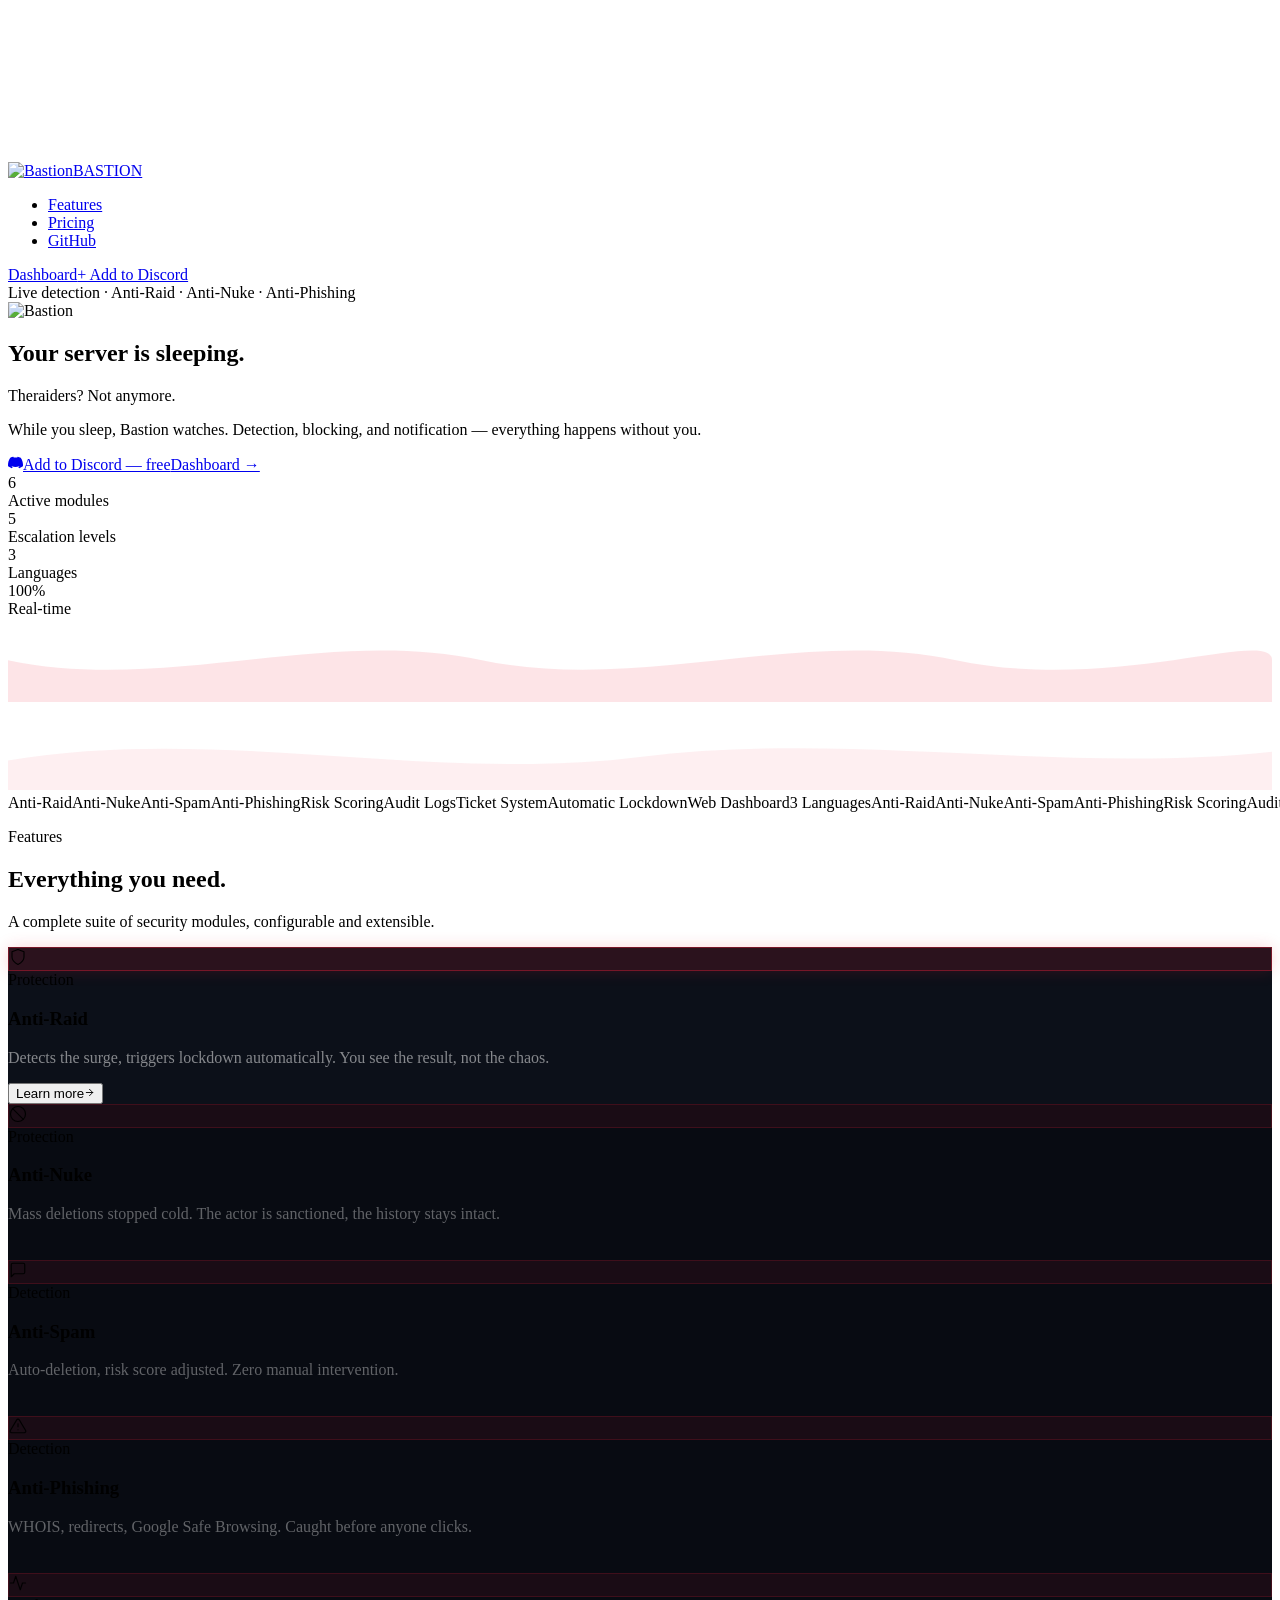
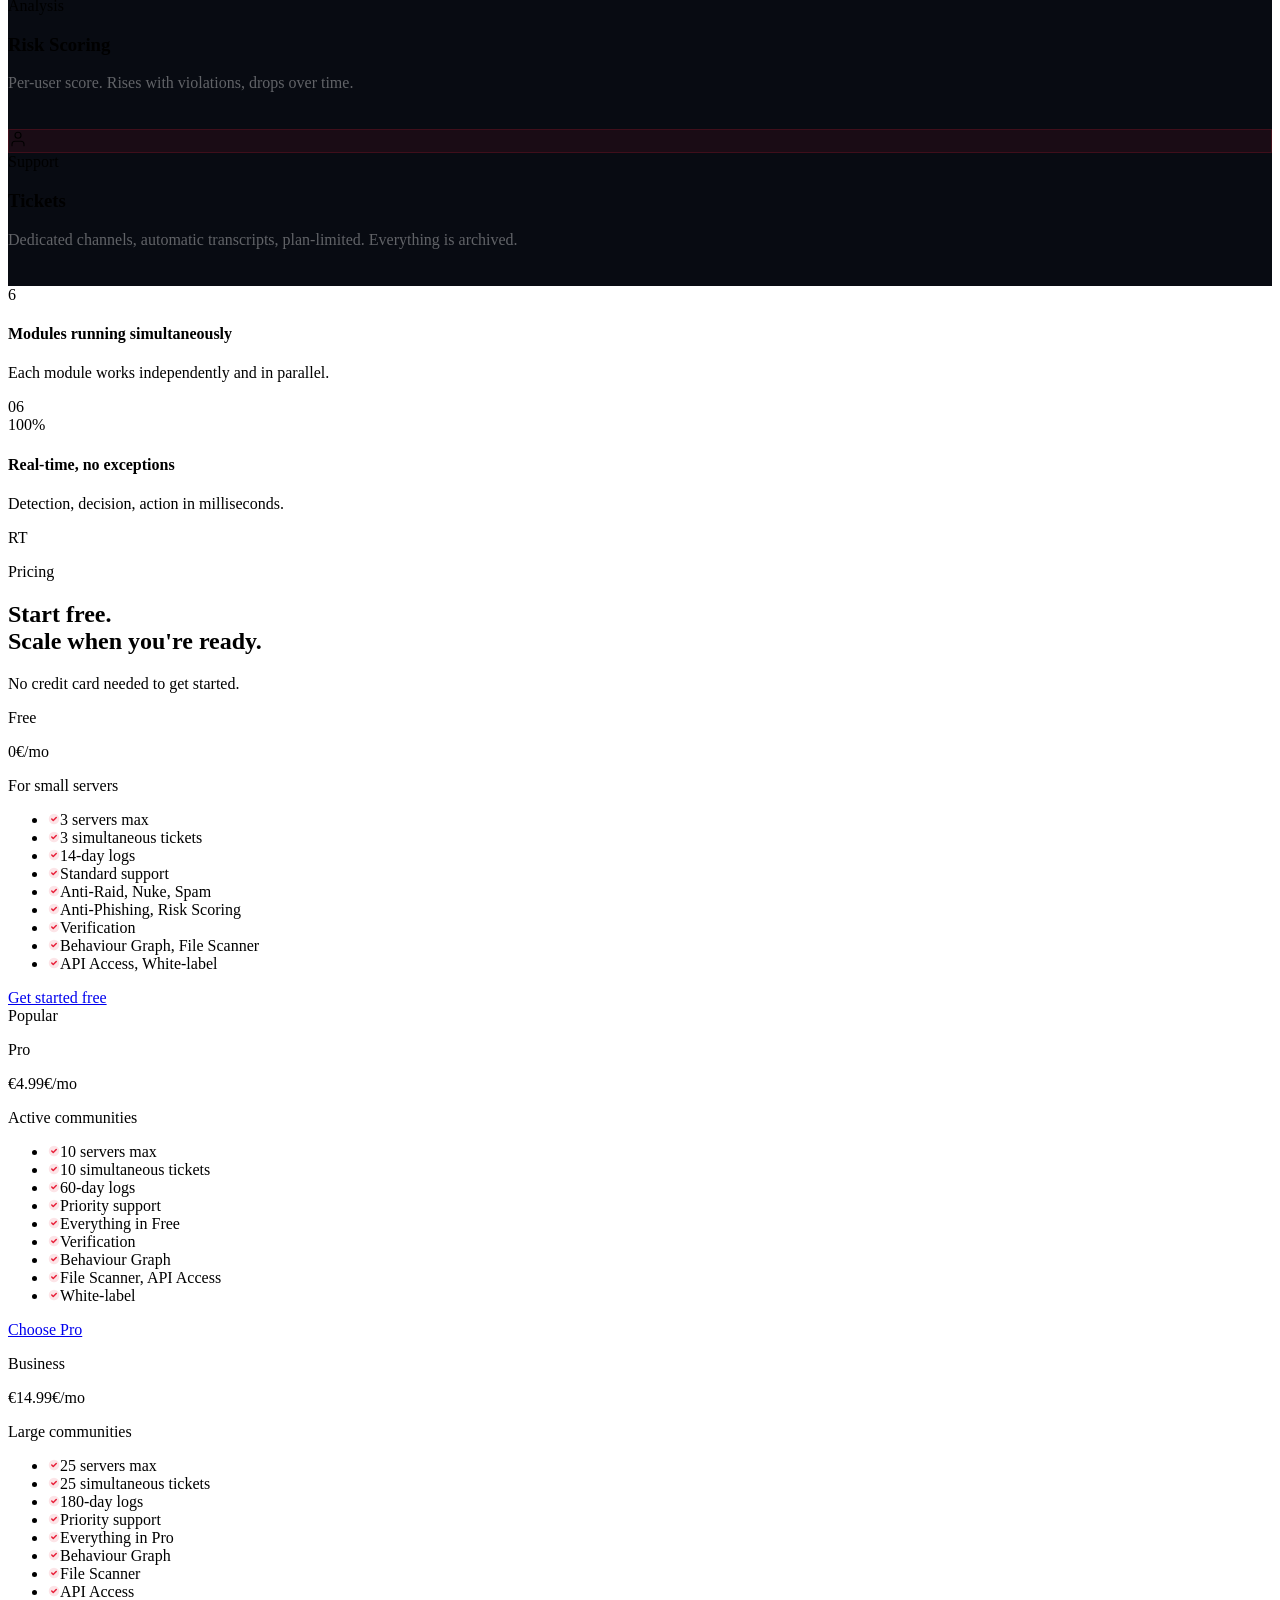
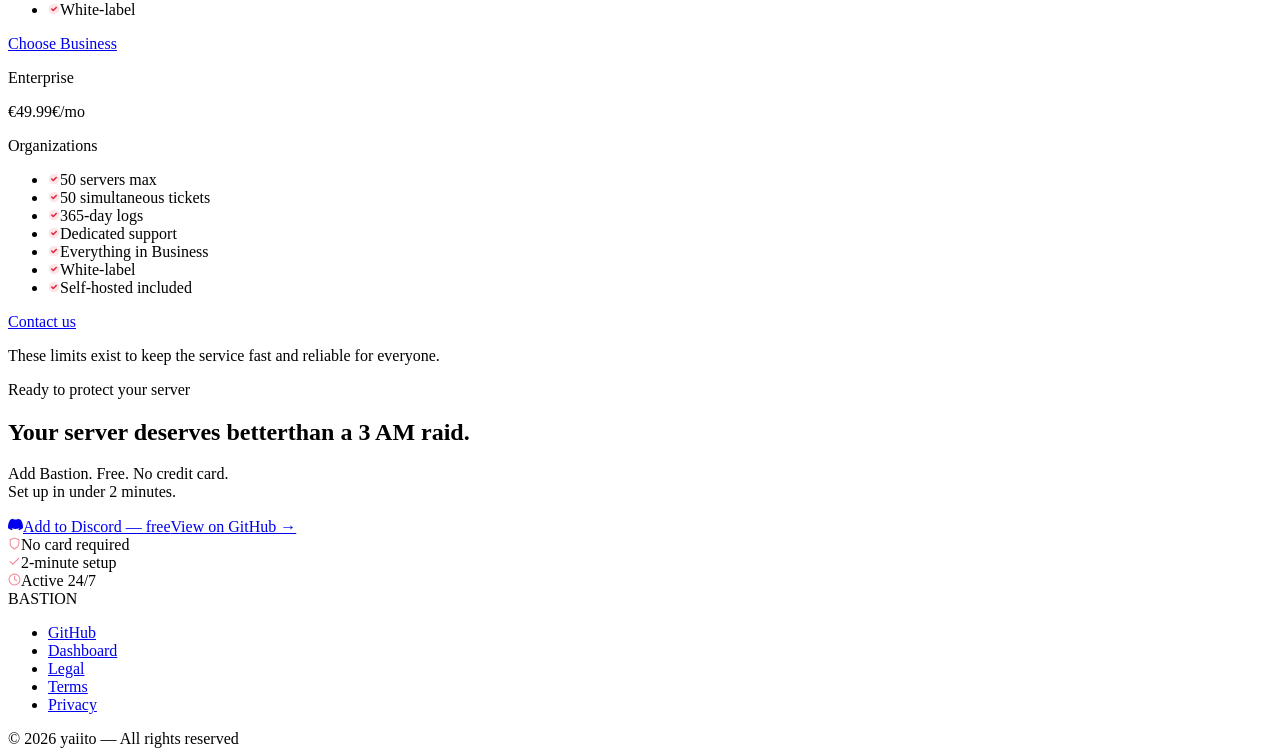
==== commit 1ad2926c: "feat: i18n FR/EN/ES détection navigateur" ====
--- a/web/site/index.html
+++ b/web/site/index.html
@@ -1 +1 @@
-<!DOCTYPE html><html lang="fr"><head><meta charSet="utf-8"/><meta name="viewport" content="width=device-width, initial-scale=1"/><link rel="preload" as="image" href="/logo.png"/><link rel="stylesheet" href="/_next/static/css/2d6172821baf0090.css" data-precedence="next"/><link rel="preload" as="script" fetchPriority="low" href="/_next/static/chunks/webpack-1796d5ecd61cbd74.js"/><script src="/_next/static/chunks/fd9d1056-4e1a26e2d413ba3c.js" async=""></script><script src="/_next/static/chunks/23-e43fca4a6630e21d.js" async=""></script><script src="/_next/static/chunks/main-app-7127be43b5cb4093.js" async=""></script><script src="/_next/static/chunks/38-73f18ffbccb56cf1.js" async=""></script><script src="/_next/static/chunks/app/page-e2f6e3c1a6b1bd9d.js" async=""></script><title>Bastion — Sécurité Discord avancée</title><meta name="description" content="Pendant que tu dors, Bastion veille. Détection, blocage et notification en temps réel."/><meta property="og:title" content="Bastion — Sécurité Discord avancée"/><meta property="og:description" content="Ton serveur dort. Les raiders, non."/><meta property="og:url" content="https://bastion.yaiito.fr"/><meta property="og:site_name" content="Bastion"/><meta property="og:locale" content="fr_FR"/><meta property="og:type" content="website"/><meta name="twitter:card" content="summary"/><meta name="twitter:title" content="Bastion — Sécurité Discord avancée"/><meta name="twitter:description" content="Ton serveur dort. Les raiders, non."/><script src="/_next/static/chunks/polyfills-78c92fac7aa8fdd8.js" noModule=""></script></head><body><div id="cursor"></div><div id="cursor-ring"></div><canvas class="fixed inset-0 w-full h-full pointer-events-none" style="z-index:0"></canvas><div class="fixed inset-0 pointer-events-none overflow-hidden" style="z-index:2"></div><div class="scan-line"></div><div class="grid-bg"></div><nav class="fixed top-0 left-0 right-0 z-50 transition-all duration-300 bg-gradient-to-b from-bastion-bg/95 to-transparent"><div class="container-site flex items-center justify-between h-16"><a class="flex items-center gap-2.5 font-syne font-extrabold text-lg tracking-tight" href="/"><img src="/logo.png" alt="Bastion" width="26" height="26" class="object-contain drop-shadow-[0_0_8px_rgba(232,32,58,0.4)]"/><span><span class="text-bastion-red">BAS</span>TION</span></a><ul class="flex items-center gap-7"><li><a class="text-white/50 hover:text-white text-[11px] tracking-widest uppercase transition-colors duration-200" href="#features">Fonctionnalités</a></li><li><a class="text-white/50 hover:text-white text-[11px] tracking-widest uppercase transition-colors duration-200" href="#pricing">Tarifs</a></li><li><a class="text-white/50 hover:text-white text-[11px] tracking-widest uppercase transition-colors duration-200" href="https://github.com/Jonathan-p-z/Bastion">GitHub</a></li></ul><div class="flex items-center gap-3"><a class="text-white/55 hover:text-white border border-white/15 hover:border-white/30 rounded-md px-4 py-1.5 text-[11px] transition-all duration-200" href="/app">Dashboard</a><a class="btn-red text-[11px] px-4 py-1.5" href="#">+ Ajouter à Discord</a></div></div></nav><main><section class="relative z-10 min-h-screen flex flex-col items-center justify-center text-center px-6 pb-32 pt-24"><div class="inline-flex items-center gap-2 px-3.5 py-1.5 rounded-full border border-bastion-red/25 bg-bastion-red/8 text-bastion-red text-[10px] tracking-[1.5px] uppercase mb-9" style="animation:fadeUp 0.8s ease 0.2s both"><span class="w-1.5 h-1.5 rounded-full bg-bastion-red" style="animation:blink 1.5s ease-in-out infinite"></span>Actif en temps réel · Anti-Raid · Anti-Nuke · Anti-Phishing</div><div class="relative mb-8" style="animation:fadeUp 0.8s ease 0.3s both"><div class="absolute top-1/2 left-1/2 w-40 h-40 rounded-full" style="background:radial-gradient(circle, rgba(232,32,58,0.18) 0%, transparent 70%);animation:glowPulse 4s ease-in-out infinite"></div><img src="/logo.png" alt="Bastion" width="88" height="88" class="relative z-10 object-contain drop-shadow-[0_0_22px_rgba(232,32,58,0.5)]" style="animation:float 6s ease-in-out infinite"/></div><h1 class="font-syne font-extrabold text-6xl lg:text-[82px] tracking-[-3px] leading-none mb-1" style="animation:fadeUp 0.8s ease 0.4s both">Ton serveur dort.</h1><div class="font-syne font-extrabold text-6xl lg:text-[82px] tracking-[-3px] leading-none mb-7 flex items-center justify-center gap-3 flex-wrap" style="animation:fadeUp 0.8s ease 0.5s both"><span>Les</span><span class="text-bastion-red inline-block min-w-[220px] text-left" style="opacity:1;transform:translateY(0px);transition:opacity 0.22s ease, transform 0.22s ease">raiders</span><span>, non.</span></div><p class="text-white/40 text-[15px] leading-relaxed max-w-md mb-11 font-light" style="animation:fadeUp 0.8s ease 0.6s both">Pendant que tu dors, Bastion veille. Détection, blocage et notification — tout se passe sans toi.</p><div class="flex items-center gap-3 mb-14" style="animation:fadeUp 0.8s ease 0.7s both"><a class="btn-red" href="#"><svg width="15" height="15" viewBox="0 0 24 24" fill="currentColor"><path d="M20.317 4.37a19.791 19.791 0 0 0-4.885-1.515.074.074 0 0 0-.079.037c-.21.375-.444.864-.608 1.25a18.27 18.27 0 0 0-5.487 0 12.64 12.64 0 0 0-.617-1.25.077.077 0 0 0-.079-.037A19.736 19.736 0 0 0 3.677 4.37a.07.07 0 0 0-.032.027C.533 9.046-.32 13.58.099 18.057.102 18.08.117 18.1.138 18.12a19.913 19.913 0 0 0 5.993 3.03.077.077 0 0 0 .084-.028c.462-.63.874-1.295 1.226-1.994a.076.076 0 0 0-.041-.106 13.107 13.107 0 0 1-1.872-.892.077.077 0 0 1-.008-.128 10.2 10.2 0 0 0 .372-.292.074.074 0 0 1 .077-.01c3.928 1.793 8.18 1.793 12.062 0a.074.074 0 0 1 .078.01c.12.098.246.198.373.292a.077.077 0 0 1-.006.127 12.299 12.299 0 0 1-1.873.892.077.077 0 0 0-.041.107c.36.698.772 1.362 1.225 1.993a.076.076 0 0 0 .084.028 19.839 19.839 0 0 0 6.002-3.03.077.077 0 0 0 .032-.054c.5-5.177-.838-9.674-3.549-13.66a.061.061 0 0 0-.031-.03z"></path></svg>Ajouter à Discord — gratuit</a><a class="btn-ghost" href="https://dashboard-bastion.yaiito.fr">Dashboard →</a></div><div class="flex items-stretch" style="animation:fadeUp 0.8s ease 0.85s both"><div class="px-8 text-center border-r border-white/[0.07]"><div class="font-syne font-extrabold text-2xl tracking-tight">6</div><div class="text-[10px] text-white/30 uppercase tracking-widest mt-1">Modules actifs</div></div><div class="px-8 text-center border-r border-white/[0.07]"><div class="font-syne font-extrabold text-2xl tracking-tight">5</div><div class="text-[10px] text-white/30 uppercase tracking-widest mt-1">Niveaux d&#x27;escalation</div></div><div class="px-8 text-center border-r border-white/[0.07]"><div class="font-syne font-extrabold text-2xl tracking-tight">3</div><div class="text-[10px] text-white/30 uppercase tracking-widest mt-1">Langues</div></div><div class="px-8 text-center "><div class="font-syne font-extrabold text-2xl tracking-tight">100%</div><div class="text-[10px] text-white/30 uppercase tracking-widest mt-1">Temps réel</div></div></div><div class="absolute bottom-0 left-0 right-0 h-24 overflow-hidden pointer-events-none"><svg class="absolute w-[200%] h-full" style="animation:wave 9s linear infinite" viewBox="0 0 1440 96" preserveAspectRatio="none" xmlns="http://www.w3.org/2000/svg"><path d="M0,48 C180,86 360,10 540,48 C720,86 900,10 1080,48 C1260,86 1440,10 1440,48 L1440,96 L0,96 Z" fill="rgba(232,32,58,0.12)"></path></svg><svg class="absolute w-[200%] h-full opacity-35" style="animation:wave 13s linear infinite reverse" viewBox="0 0 1440 96" preserveAspectRatio="none" xmlns="http://www.w3.org/2000/svg"><path d="M0,62 C240,22 480,88 720,58 C960,28 1200,78 1440,52 L1440,96 L0,96 Z" fill="rgba(232,32,58,0.07)"></path></svg></div></section><div class="relative z-10 border-y border-bastion-red/10 bg-bastion-red/[0.04] py-2.5 overflow-hidden"><div class="flex gap-14 whitespace-nowrap" style="width:max-content;animation:ticker 22s linear infinite"><span class="inline-flex items-center gap-3 text-[10px] text-white/30 tracking-[1.5px] uppercase"><span class="w-1 h-1 rounded-full bg-bastion-red shrink-0"></span>Anti-Raid</span><span class="inline-flex items-center gap-3 text-[10px] text-white/30 tracking-[1.5px] uppercase"><span class="w-1 h-1 rounded-full bg-bastion-red shrink-0"></span>Anti-Nuke</span><span class="inline-flex items-center gap-3 text-[10px] text-white/30 tracking-[1.5px] uppercase"><span class="w-1 h-1 rounded-full bg-bastion-red shrink-0"></span>Anti-Spam</span><span class="inline-flex items-center gap-3 text-[10px] text-white/30 tracking-[1.5px] uppercase"><span class="w-1 h-1 rounded-full bg-bastion-red shrink-0"></span>Anti-Phishing</span><span class="inline-flex items-center gap-3 text-[10px] text-white/30 tracking-[1.5px] uppercase"><span class="w-1 h-1 rounded-full bg-bastion-red shrink-0"></span>Risk Scoring</span><span class="inline-flex items-center gap-3 text-[10px] text-white/30 tracking-[1.5px] uppercase"><span class="w-1 h-1 rounded-full bg-bastion-red shrink-0"></span>Audit Logs</span><span class="inline-flex items-center gap-3 text-[10px] text-white/30 tracking-[1.5px] uppercase"><span class="w-1 h-1 rounded-full bg-bastion-red shrink-0"></span>Système de Tickets</span><span class="inline-flex items-center gap-3 text-[10px] text-white/30 tracking-[1.5px] uppercase"><span class="w-1 h-1 rounded-full bg-bastion-red shrink-0"></span>Lockdown Automatique</span><span class="inline-flex items-center gap-3 text-[10px] text-white/30 tracking-[1.5px] uppercase"><span class="w-1 h-1 rounded-full bg-bastion-red shrink-0"></span>Dashboard Web</span><span class="inline-flex items-center gap-3 text-[10px] text-white/30 tracking-[1.5px] uppercase"><span class="w-1 h-1 rounded-full bg-bastion-red shrink-0"></span>3 Langues</span><span class="inline-flex items-center gap-3 text-[10px] text-white/30 tracking-[1.5px] uppercase"><span class="w-1 h-1 rounded-full bg-bastion-red shrink-0"></span>Anti-Raid</span><span class="inline-flex items-center gap-3 text-[10px] text-white/30 tracking-[1.5px] uppercase"><span class="w-1 h-1 rounded-full bg-bastion-red shrink-0"></span>Anti-Nuke</span><span class="inline-flex items-center gap-3 text-[10px] text-white/30 tracking-[1.5px] uppercase"><span class="w-1 h-1 rounded-full bg-bastion-red shrink-0"></span>Anti-Spam</span><span class="inline-flex items-center gap-3 text-[10px] text-white/30 tracking-[1.5px] uppercase"><span class="w-1 h-1 rounded-full bg-bastion-red shrink-0"></span>Anti-Phishing</span><span class="inline-flex items-center gap-3 text-[10px] text-white/30 tracking-[1.5px] uppercase"><span class="w-1 h-1 rounded-full bg-bastion-red shrink-0"></span>Risk Scoring</span><span class="inline-flex items-center gap-3 text-[10px] text-white/30 tracking-[1.5px] uppercase"><span class="w-1 h-1 rounded-full bg-bastion-red shrink-0"></span>Audit Logs</span><span class="inline-flex items-center gap-3 text-[10px] text-white/30 tracking-[1.5px] uppercase"><span class="w-1 h-1 rounded-full bg-bastion-red shrink-0"></span>Système de Tickets</span><span class="inline-flex items-center gap-3 text-[10px] text-white/30 tracking-[1.5px] uppercase"><span class="w-1 h-1 rounded-full bg-bastion-red shrink-0"></span>Lockdown Automatique</span><span class="inline-flex items-center gap-3 text-[10px] text-white/30 tracking-[1.5px] uppercase"><span class="w-1 h-1 rounded-full bg-bastion-red shrink-0"></span>Dashboard Web</span><span class="inline-flex items-center gap-3 text-[10px] text-white/30 tracking-[1.5px] uppercase"><span class="w-1 h-1 rounded-full bg-bastion-red shrink-0"></span>3 Langues</span></div></div><section id="features" class="relative z-10 py-28"><div class="container-site"><div class="reveal"><p class="section-label">Fonctionnalités</p><h2 class="section-title">Tout ce dont vous avez<!-- --> <span class="text-bastion-red">besoin.</span></h2><p class="text-white/35 text-sm leading-relaxed max-w-sm mb-14 font-light">Une suite complète de modules de sécurité, configurables et extensibles.</p><div class="grid grid-cols-3 gap-px rounded-2xl overflow-hidden border border-white/[0.05]" style="background:rgba(255,255,255,0.05)"><div class="relative overflow-hidden p-8 transition-colors duration-300 cursor-default" style="background:#0c1019"><div class="absolute top-0 left-0 right-0 h-px transition-all duration-300" style="background:linear-gradient(90deg, transparent, rgba(232,32,58,0.7), transparent)"></div><div class="absolute -bottom-14 -right-14 w-32 h-32 rounded-full transition-all duration-300" style="background:radial-gradient(circle, rgba(232,32,58,0.07), transparent 70%);opacity:1;transform:scale(1.3)"></div><div class="w-10 h-10 rounded-xl flex items-center justify-center mb-5 relative z-10 transition-all duration-300 text-bastion-red" style="background:rgba(232,32,58,0.14);border:1px solid rgba(232,32,58,0.4);box-shadow:0 0 16px rgba(232,32,58,0.18)"><svg width="18" height="18" viewBox="0 0 24 24" fill="none" stroke="currentColor" stroke-width="1.5" stroke-linecap="round" stroke-linejoin="round"><path d="M12 22s8-4 8-10V5l-8-3-8 3v7c0 6 8 10 8 10z"></path></svg></div><span class="inline-block text-[9px] tracking-[1.5px] uppercase text-bastion-red bg-bastion-red/[0.07] border border-bastion-red/15 rounded px-2 py-0.5 mb-3 relative z-10">Protection</span><h3 class="font-syne font-bold text-lg tracking-tight mb-2 relative z-10">Anti-Raid</h3><p class="text-[12px] leading-relaxed relative z-10 transition-colors duration-300 font-light" style="color:rgba(255,255,255,0.5)">Détecte l&#x27;afflux, active le lockdown automatiquement. Tu vois le résultat, pas le chaos.</p><button class="mt-4 flex items-center gap-1.5 relative z-10 transition-all duration-300 text-bastion-red cursor-pointer bg-transparent border-0 p-0" style="opacity:1;transform:translateY(0)" tabindex="0"><span class="text-[11px] font-medium">En savoir plus</span><svg width="11" height="11" viewBox="0 0 24 24" fill="none" stroke="currentColor" stroke-width="2" stroke-linecap="round"><path d="M5 12h14M12 5l7 7-7 7"></path></svg></button></div><div class="relative overflow-hidden p-8 transition-colors duration-300 cursor-default" style="background:#080b12"><div class="absolute top-0 left-0 right-0 h-px transition-all duration-300" style="background:transparent"></div><div class="absolute -bottom-14 -right-14 w-32 h-32 rounded-full transition-all duration-300" style="background:radial-gradient(circle, rgba(232,32,58,0.07), transparent 70%);opacity:0;transform:scale(1)"></div><div class="w-10 h-10 rounded-xl flex items-center justify-center mb-5 relative z-10 transition-all duration-300 text-bastion-red" style="background:rgba(232,32,58,0.08);border:1px solid rgba(232,32,58,0.18);box-shadow:none"><svg width="18" height="18" viewBox="0 0 24 24" fill="none" stroke="currentColor" stroke-width="1.5" stroke-linecap="round" stroke-linejoin="round"><circle cx="12" cy="12" r="10"></circle><path d="M4.93 4.93l14.14 14.14"></path></svg></div><span class="inline-block text-[9px] tracking-[1.5px] uppercase text-bastion-red bg-bastion-red/[0.07] border border-bastion-red/15 rounded px-2 py-0.5 mb-3 relative z-10">Protection</span><h3 class="font-syne font-bold text-lg tracking-tight mb-2 relative z-10">Anti-Nuke</h3><p class="text-[12px] leading-relaxed relative z-10 transition-colors duration-300 font-light" style="color:rgba(255,255,255,0.36)">Suppressions massives stoppées net. L&#x27;acteur est sanctionné, l&#x27;historique reste intact.</p><button class="mt-4 flex items-center gap-1.5 relative z-10 transition-all duration-300 text-bastion-red cursor-pointer bg-transparent border-0 p-0" style="opacity:0;transform:translateY(4px)" tabindex="-1"><span class="text-[11px] font-medium">En savoir plus</span><svg width="11" height="11" viewBox="0 0 24 24" fill="none" stroke="currentColor" stroke-width="2" stroke-linecap="round"><path d="M5 12h14M12 5l7 7-7 7"></path></svg></button></div><div class="relative overflow-hidden p-8 transition-colors duration-300 cursor-default" style="background:#080b12"><div class="absolute top-0 left-0 right-0 h-px transition-all duration-300" style="background:transparent"></div><div class="absolute -bottom-14 -right-14 w-32 h-32 rounded-full transition-all duration-300" style="background:radial-gradient(circle, rgba(232,32,58,0.07), transparent 70%);opacity:0;transform:scale(1)"></div><div class="w-10 h-10 rounded-xl flex items-center justify-center mb-5 relative z-10 transition-all duration-300 text-bastion-red" style="background:rgba(232,32,58,0.08);border:1px solid rgba(232,32,58,0.18);box-shadow:none"><svg width="18" height="18" viewBox="0 0 24 24" fill="none" stroke="currentColor" stroke-width="1.5" stroke-linecap="round" stroke-linejoin="round"><path d="M21 15a2 2 0 0 1-2 2H7l-4 4V5a2 2 0 0 1 2-2h14a2 2 0 0 1 2 2z"></path></svg></div><span class="inline-block text-[9px] tracking-[1.5px] uppercase text-bastion-red bg-bastion-red/[0.07] border border-bastion-red/15 rounded px-2 py-0.5 mb-3 relative z-10">Détection</span><h3 class="font-syne font-bold text-lg tracking-tight mb-2 relative z-10">Anti-Spam</h3><p class="text-[12px] leading-relaxed relative z-10 transition-colors duration-300 font-light" style="color:rgba(255,255,255,0.36)">Suppression auto, score de risque ajusté. Zéro intervention manuelle.</p><button class="mt-4 flex items-center gap-1.5 relative z-10 transition-all duration-300 text-bastion-red cursor-pointer bg-transparent border-0 p-0" style="opacity:0;transform:translateY(4px)" tabindex="-1"><span class="text-[11px] font-medium">En savoir plus</span><svg width="11" height="11" viewBox="0 0 24 24" fill="none" stroke="currentColor" stroke-width="2" stroke-linecap="round"><path d="M5 12h14M12 5l7 7-7 7"></path></svg></button></div><div class="relative overflow-hidden p-8 transition-colors duration-300 cursor-default" style="background:#080b12"><div class="absolute top-0 left-0 right-0 h-px transition-all duration-300" style="background:transparent"></div><div class="absolute -bottom-14 -right-14 w-32 h-32 rounded-full transition-all duration-300" style="background:radial-gradient(circle, rgba(232,32,58,0.07), transparent 70%);opacity:0;transform:scale(1)"></div><div class="w-10 h-10 rounded-xl flex items-center justify-center mb-5 relative z-10 transition-all duration-300 text-bastion-red" style="background:rgba(232,32,58,0.08);border:1px solid rgba(232,32,58,0.18);box-shadow:none"><svg width="18" height="18" viewBox="0 0 24 24" fill="none" stroke="currentColor" stroke-width="1.5" stroke-linecap="round" stroke-linejoin="round"><path d="M10.29 3.86L1.82 18a2 2 0 0 0 1.71 3h16.94a2 2 0 0 0 1.71-3L13.71 3.86a2 2 0 0 0-3.42 0z"></path><line x1="12" y1="9" x2="12" y2="13"></line><line x1="12" y1="17" x2="12.01" y2="17"></line></svg></div><span class="inline-block text-[9px] tracking-[1.5px] uppercase text-bastion-red bg-bastion-red/[0.07] border border-bastion-red/15 rounded px-2 py-0.5 mb-3 relative z-10">Détection</span><h3 class="font-syne font-bold text-lg tracking-tight mb-2 relative z-10">Anti-Phishing</h3><p class="text-[12px] leading-relaxed relative z-10 transition-colors duration-300 font-light" style="color:rgba(255,255,255,0.36)">WHOIS, redirections, Google Safe Browsing. Détecté avant que quiconque clique.</p><button class="mt-4 flex items-center gap-1.5 relative z-10 transition-all duration-300 text-bastion-red cursor-pointer bg-transparent border-0 p-0" style="opacity:0;transform:translateY(4px)" tabindex="-1"><span class="text-[11px] font-medium">En savoir plus</span><svg width="11" height="11" viewBox="0 0 24 24" fill="none" stroke="currentColor" stroke-width="2" stroke-linecap="round"><path d="M5 12h14M12 5l7 7-7 7"></path></svg></button></div><div class="relative overflow-hidden p-8 transition-colors duration-300 cursor-default" style="background:#080b12"><div class="absolute top-0 left-0 right-0 h-px transition-all duration-300" style="background:transparent"></div><div class="absolute -bottom-14 -right-14 w-32 h-32 rounded-full transition-all duration-300" style="background:radial-gradient(circle, rgba(232,32,58,0.07), transparent 70%);opacity:0;transform:scale(1)"></div><div class="w-10 h-10 rounded-xl flex items-center justify-center mb-5 relative z-10 transition-all duration-300 text-bastion-red" style="background:rgba(232,32,58,0.08);border:1px solid rgba(232,32,58,0.18);box-shadow:none"><svg width="18" height="18" viewBox="0 0 24 24" fill="none" stroke="currentColor" stroke-width="1.5" stroke-linecap="round" stroke-linejoin="round"><polyline points="22 12 18 12 15 21 9 3 6 12 2 12"></polyline></svg></div><span class="inline-block text-[9px] tracking-[1.5px] uppercase text-bastion-red bg-bastion-red/[0.07] border border-bastion-red/15 rounded px-2 py-0.5 mb-3 relative z-10">Analyse</span><h3 class="font-syne font-bold text-lg tracking-tight mb-2 relative z-10">Risk Scoring</h3><p class="text-[12px] leading-relaxed relative z-10 transition-colors duration-300 font-light" style="color:rgba(255,255,255,0.36)">Score par utilisateur. Monte avec les infractions, diminue avec le temps.</p><button class="mt-4 flex items-center gap-1.5 relative z-10 transition-all duration-300 text-bastion-red cursor-pointer bg-transparent border-0 p-0" style="opacity:0;transform:translateY(4px)" tabindex="-1"><span class="text-[11px] font-medium">En savoir plus</span><svg width="11" height="11" viewBox="0 0 24 24" fill="none" stroke="currentColor" stroke-width="2" stroke-linecap="round"><path d="M5 12h14M12 5l7 7-7 7"></path></svg></button></div><div class="relative overflow-hidden p-8 transition-colors duration-300 cursor-default" style="background:#080b12"><div class="absolute top-0 left-0 right-0 h-px transition-all duration-300" style="background:transparent"></div><div class="absolute -bottom-14 -right-14 w-32 h-32 rounded-full transition-all duration-300" style="background:radial-gradient(circle, rgba(232,32,58,0.07), transparent 70%);opacity:0;transform:scale(1)"></div><div class="w-10 h-10 rounded-xl flex items-center justify-center mb-5 relative z-10 transition-all duration-300 text-bastion-red" style="background:rgba(232,32,58,0.08);border:1px solid rgba(232,32,58,0.18);box-shadow:none"><svg width="18" height="18" viewBox="0 0 24 24" fill="none" stroke="currentColor" stroke-width="1.5" stroke-linecap="round" stroke-linejoin="round"><path d="M20 21v-2a4 4 0 0 0-4-4H8a4 4 0 0 0-4 4v2"></path><circle cx="12" cy="7" r="4"></circle></svg></div><span class="inline-block text-[9px] tracking-[1.5px] uppercase text-bastion-red bg-bastion-red/[0.07] border border-bastion-red/15 rounded px-2 py-0.5 mb-3 relative z-10">Support</span><h3 class="font-syne font-bold text-lg tracking-tight mb-2 relative z-10">Tickets</h3><p class="text-[12px] leading-relaxed relative z-10 transition-colors duration-300 font-light" style="color:rgba(255,255,255,0.36)">Canaux dédiés, transcripts automatiques, limités par plan. Tout est archivé.</p><button class="mt-4 flex items-center gap-1.5 relative z-10 transition-all duration-300 text-bastion-red cursor-pointer bg-transparent border-0 p-0" style="opacity:0;transform:translateY(4px)" tabindex="-1"><span class="text-[11px] font-medium">En savoir plus</span><svg width="11" height="11" viewBox="0 0 24 24" fill="none" stroke="currentColor" stroke-width="2" stroke-linecap="round"><path d="M5 12h14M12 5l7 7-7 7"></path></svg></button></div></div><div class="grid grid-cols-2 gap-5 mt-5"><div class="card p-9 relative overflow-hidden hover:border-bastion-red/20 hover:-translate-y-1 transition-all duration-300 group"><div class="font-syne font-extrabold text-[60px] leading-none tracking-[-4px] mb-1.5"><span class="bg-gradient-to-br from-white to-white/30 bg-clip-text text-transparent">6</span></div><h4 class="font-syne font-bold text-base mb-1.5">Modules actifs en simultané</h4><p class="text-white/33 text-xs leading-relaxed font-light">Chaque module travaille indépendamment et en parallèle.</p><span class="absolute -bottom-4 -right-2 font-syne font-extrabold text-[80px] text-bastion-red/[0.04] tracking-[-4px] pointer-events-none select-none">06</span></div><div class="card p-9 relative overflow-hidden hover:border-bastion-red/20 hover:-translate-y-1 transition-all duration-300 group"><div class="font-syne font-extrabold text-[60px] leading-none tracking-[-4px] mb-1.5"><span class="bg-gradient-to-br from-white to-white/30 bg-clip-text text-transparent">100</span><span class="bg-gradient-to-br from-bastion-red to-red-400 bg-clip-text text-transparent">%</span></div><h4 class="font-syne font-bold text-base mb-1.5">Temps réel, sans exception</h4><p class="text-white/33 text-xs leading-relaxed font-light">Détection, décision, action en quelques millisecondes.</p><span class="absolute -bottom-4 -right-2 font-syne font-extrabold text-[80px] text-bastion-red/[0.04] tracking-[-4px] pointer-events-none select-none">RT</span></div></div></div></div></section><section id="pricing" class="relative z-10 py-28"><div class="container-site"><div class="reveal"><p class="section-label">Tarifs</p><h2 class="section-title">Commence <span class="text-bastion-red">gratuit.</span><br/>Scale quand tu veux.</h2><p class="text-white/35 text-sm mb-14 font-light">Aucune carte bancaire pour démarrer.</p><div class="grid grid-cols-4 gap-3.5"><div class="relative overflow-hidden rounded-2xl p-7 flex flex-col transition-transform duration-300 hover:-translate-y-1 card"><p class="font-syne font-bold text-[11px] tracking-[2px] uppercase mb-3 text-white/40">Free</p><div class="flex items-baseline gap-1 mb-1"><span class="font-syne font-extrabold text-[40px] leading-none tracking-[-3px]">0</span><span class="text-[11px] text-white/25">€/mois</span></div><p class="text-[11px] text-white/25 mb-5 font-light">Pour les petits serveurs</p><div class="h-px bg-white/[0.05] mb-5"></div><ul class="flex flex-col gap-2 mb-6 flex-1"><li class="flex items-start gap-2 text-[11px] font-light leading-snug text-white/40"><svg width="12" height="12" viewBox="0 0 16 16" class="shrink-0 mt-0.5"><circle cx="8" cy="8" r="7" fill="rgba(232,32,58,0.12)"></circle><path d="M5 8l2 2 4-4" stroke="#e8203a" stroke-width="2" fill="none" stroke-linecap="round" stroke-linejoin="round"></path></svg>3 serveurs max</li><li class="flex items-start gap-2 text-[11px] font-light leading-snug text-white/40"><svg width="12" height="12" viewBox="0 0 16 16" class="shrink-0 mt-0.5"><circle cx="8" cy="8" r="7" fill="rgba(232,32,58,0.12)"></circle><path d="M5 8l2 2 4-4" stroke="#e8203a" stroke-width="2" fill="none" stroke-linecap="round" stroke-linejoin="round"></path></svg>3 tickets simultanés</li><li class="flex items-start gap-2 text-[11px] font-light leading-snug text-white/40"><svg width="12" height="12" viewBox="0 0 16 16" class="shrink-0 mt-0.5"><circle cx="8" cy="8" r="7" fill="rgba(232,32,58,0.12)"></circle><path d="M5 8l2 2 4-4" stroke="#e8203a" stroke-width="2" fill="none" stroke-linecap="round" stroke-linejoin="round"></path></svg>Logs 14 jours</li><li class="flex items-start gap-2 text-[11px] font-light leading-snug text-white/40"><svg width="12" height="12" viewBox="0 0 16 16" class="shrink-0 mt-0.5"><circle cx="8" cy="8" r="7" fill="rgba(232,32,58,0.12)"></circle><path d="M5 8l2 2 4-4" stroke="#e8203a" stroke-width="2" fill="none" stroke-linecap="round" stroke-linejoin="round"></path></svg>Support standard</li><li class="flex items-start gap-2 text-[11px] font-light leading-snug text-white/40"><svg width="12" height="12" viewBox="0 0 16 16" class="shrink-0 mt-0.5"><circle cx="8" cy="8" r="7" fill="rgba(232,32,58,0.12)"></circle><path d="M5 8l2 2 4-4" stroke="#e8203a" stroke-width="2" fill="none" stroke-linecap="round" stroke-linejoin="round"></path></svg>Anti-Raid, Nuke, Spam</li><li class="flex items-start gap-2 text-[11px] font-light leading-snug text-white/40"><svg width="12" height="12" viewBox="0 0 16 16" class="shrink-0 mt-0.5"><circle cx="8" cy="8" r="7" fill="rgba(232,32,58,0.12)"></circle><path d="M5 8l2 2 4-4" stroke="#e8203a" stroke-width="2" fill="none" stroke-linecap="round" stroke-linejoin="round"></path></svg>Anti-Phishing, Risk Scoring</li><li class="flex items-start gap-2 text-[11px] font-light leading-snug text-white/20 opacity-40"><svg width="12" height="12" viewBox="0 0 16 16" class="shrink-0 mt-0.5"><circle cx="8" cy="8" r="7" fill="rgba(232,32,58,0.12)"></circle><path d="M5 8l2 2 4-4" stroke="#e8203a" stroke-width="2" fill="none" stroke-linecap="round" stroke-linejoin="round"></path></svg>Verification</li><li class="flex items-start gap-2 text-[11px] font-light leading-snug text-white/20 opacity-40"><svg width="12" height="12" viewBox="0 0 16 16" class="shrink-0 mt-0.5"><circle cx="8" cy="8" r="7" fill="rgba(232,32,58,0.12)"></circle><path d="M5 8l2 2 4-4" stroke="#e8203a" stroke-width="2" fill="none" stroke-linecap="round" stroke-linejoin="round"></path></svg>Behaviour Graph, File Scanner</li><li class="flex items-start gap-2 text-[11px] font-light leading-snug text-white/20 opacity-40"><svg width="12" height="12" viewBox="0 0 16 16" class="shrink-0 mt-0.5"><circle cx="8" cy="8" r="7" fill="rgba(232,32,58,0.12)"></circle><path d="M5 8l2 2 4-4" stroke="#e8203a" stroke-width="2" fill="none" stroke-linecap="round" stroke-linejoin="round"></path></svg>API Access, White-label</li></ul><a class="block w-full text-center text-[12px] font-medium py-2.5 rounded-lg transition-all duration-200 bg-white/[0.04] border border-white/[0.08] text-white/50 hover:bg-white/[0.07] hover:text-white" href="#">Commencer gratuit</a></div><div class="relative overflow-hidden rounded-2xl p-7 flex flex-col transition-transform duration-300 hover:-translate-y-1 border border-bastion-red/35 bg-[#0c0e18]"><div class="absolute top-0 left-0 right-0 h-0.5 bg-gradient-to-r from-transparent via-bastion-red to-transparent"></div><div class="absolute -top-12 -right-12 w-36 h-36 rounded-full bg-radial-red pointer-events-none" style="background:radial-gradient(circle, rgba(232,32,58,0.1), transparent 70%)"></div><span class="inline-block self-start text-[9px] tracking-[1.5px] uppercase text-bastion-red bg-bastion-red/10 border border-bastion-red/20 rounded px-2.5 py-0.5 mb-4">Populaire</span><p class="font-syne font-bold text-[11px] tracking-[2px] uppercase mb-3 text-bastion-red/70">Pro</p><div class="flex items-baseline gap-1 mb-1"><span class="text-base text-white/40 font-light">€</span><span class="font-syne font-extrabold text-[40px] leading-none tracking-[-3px]">4.99</span><span class="text-[11px] text-white/25">€/mois</span></div><p class="text-[11px] text-white/25 mb-5 font-light">Communautés actives</p><div class="h-px bg-white/[0.05] mb-5"></div><ul class="flex flex-col gap-2 mb-6 flex-1"><li class="flex items-start gap-2 text-[11px] font-light leading-snug text-white/40"><svg width="12" height="12" viewBox="0 0 16 16" class="shrink-0 mt-0.5"><circle cx="8" cy="8" r="7" fill="rgba(232,32,58,0.12)"></circle><path d="M5 8l2 2 4-4" stroke="#e8203a" stroke-width="2" fill="none" stroke-linecap="round" stroke-linejoin="round"></path></svg>10 serveurs max</li><li class="flex items-start gap-2 text-[11px] font-light leading-snug text-white/40"><svg width="12" height="12" viewBox="0 0 16 16" class="shrink-0 mt-0.5"><circle cx="8" cy="8" r="7" fill="rgba(232,32,58,0.12)"></circle><path d="M5 8l2 2 4-4" stroke="#e8203a" stroke-width="2" fill="none" stroke-linecap="round" stroke-linejoin="round"></path></svg>10 tickets simultanés</li><li class="flex items-start gap-2 text-[11px] font-light leading-snug text-white/40"><svg width="12" height="12" viewBox="0 0 16 16" class="shrink-0 mt-0.5"><circle cx="8" cy="8" r="7" fill="rgba(232,32,58,0.12)"></circle><path d="M5 8l2 2 4-4" stroke="#e8203a" stroke-width="2" fill="none" stroke-linecap="round" stroke-linejoin="round"></path></svg>Logs 60 jours</li><li class="flex items-start gap-2 text-[11px] font-light leading-snug text-white/40"><svg width="12" height="12" viewBox="0 0 16 16" class="shrink-0 mt-0.5"><circle cx="8" cy="8" r="7" fill="rgba(232,32,58,0.12)"></circle><path d="M5 8l2 2 4-4" stroke="#e8203a" stroke-width="2" fill="none" stroke-linecap="round" stroke-linejoin="round"></path></svg>Support prioritaire</li><li class="flex items-start gap-2 text-[11px] font-light leading-snug text-white/40"><svg width="12" height="12" viewBox="0 0 16 16" class="shrink-0 mt-0.5"><circle cx="8" cy="8" r="7" fill="rgba(232,32,58,0.12)"></circle><path d="M5 8l2 2 4-4" stroke="#e8203a" stroke-width="2" fill="none" stroke-linecap="round" stroke-linejoin="round"></path></svg>Tout le plan Free</li><li class="flex items-start gap-2 text-[11px] font-light leading-snug text-white/40"><svg width="12" height="12" viewBox="0 0 16 16" class="shrink-0 mt-0.5"><circle cx="8" cy="8" r="7" fill="rgba(232,32,58,0.12)"></circle><path d="M5 8l2 2 4-4" stroke="#e8203a" stroke-width="2" fill="none" stroke-linecap="round" stroke-linejoin="round"></path></svg>Verification</li><li class="flex items-start gap-2 text-[11px] font-light leading-snug text-white/20 opacity-40"><svg width="12" height="12" viewBox="0 0 16 16" class="shrink-0 mt-0.5"><circle cx="8" cy="8" r="7" fill="rgba(232,32,58,0.12)"></circle><path d="M5 8l2 2 4-4" stroke="#e8203a" stroke-width="2" fill="none" stroke-linecap="round" stroke-linejoin="round"></path></svg>Behaviour Graph</li><li class="flex items-start gap-2 text-[11px] font-light leading-snug text-white/20 opacity-40"><svg width="12" height="12" viewBox="0 0 16 16" class="shrink-0 mt-0.5"><circle cx="8" cy="8" r="7" fill="rgba(232,32,58,0.12)"></circle><path d="M5 8l2 2 4-4" stroke="#e8203a" stroke-width="2" fill="none" stroke-linecap="round" stroke-linejoin="round"></path></svg>File Scanner, API Access</li><li class="flex items-start gap-2 text-[11px] font-light leading-snug text-white/20 opacity-40"><svg width="12" height="12" viewBox="0 0 16 16" class="shrink-0 mt-0.5"><circle cx="8" cy="8" r="7" fill="rgba(232,32,58,0.12)"></circle><path d="M5 8l2 2 4-4" stroke="#e8203a" stroke-width="2" fill="none" stroke-linecap="round" stroke-linejoin="round"></path></svg>White-label</li></ul><a class="block w-full text-center text-[12px] font-medium py-2.5 rounded-lg transition-all duration-200 bg-bastion-red text-white hover:shadow-[0_8px_24px_rgba(232,32,58,0.4)]" href="#">Choisir Pro</a></div><div class="relative overflow-hidden rounded-2xl p-7 flex flex-col transition-transform duration-300 hover:-translate-y-1 card"><p class="font-syne font-bold text-[11px] tracking-[2px] uppercase mb-3 text-white/40">Business</p><div class="flex items-baseline gap-1 mb-1"><span class="text-base text-white/40 font-light">€</span><span class="font-syne font-extrabold text-[40px] leading-none tracking-[-3px]">14.99</span><span class="text-[11px] text-white/25">€/mois</span></div><p class="text-[11px] text-white/25 mb-5 font-light">Grandes communautés</p><div class="h-px bg-white/[0.05] mb-5"></div><ul class="flex flex-col gap-2 mb-6 flex-1"><li class="flex items-start gap-2 text-[11px] font-light leading-snug text-white/40"><svg width="12" height="12" viewBox="0 0 16 16" class="shrink-0 mt-0.5"><circle cx="8" cy="8" r="7" fill="rgba(232,32,58,0.12)"></circle><path d="M5 8l2 2 4-4" stroke="#e8203a" stroke-width="2" fill="none" stroke-linecap="round" stroke-linejoin="round"></path></svg>25 serveurs max</li><li class="flex items-start gap-2 text-[11px] font-light leading-snug text-white/40"><svg width="12" height="12" viewBox="0 0 16 16" class="shrink-0 mt-0.5"><circle cx="8" cy="8" r="7" fill="rgba(232,32,58,0.12)"></circle><path d="M5 8l2 2 4-4" stroke="#e8203a" stroke-width="2" fill="none" stroke-linecap="round" stroke-linejoin="round"></path></svg>25 tickets simultanés</li><li class="flex items-start gap-2 text-[11px] font-light leading-snug text-white/40"><svg width="12" height="12" viewBox="0 0 16 16" class="shrink-0 mt-0.5"><circle cx="8" cy="8" r="7" fill="rgba(232,32,58,0.12)"></circle><path d="M5 8l2 2 4-4" stroke="#e8203a" stroke-width="2" fill="none" stroke-linecap="round" stroke-linejoin="round"></path></svg>Logs 180 jours</li><li class="flex items-start gap-2 text-[11px] font-light leading-snug text-white/40"><svg width="12" height="12" viewBox="0 0 16 16" class="shrink-0 mt-0.5"><circle cx="8" cy="8" r="7" fill="rgba(232,32,58,0.12)"></circle><path d="M5 8l2 2 4-4" stroke="#e8203a" stroke-width="2" fill="none" stroke-linecap="round" stroke-linejoin="round"></path></svg>Support prioritaire</li><li class="flex items-start gap-2 text-[11px] font-light leading-snug text-white/40"><svg width="12" height="12" viewBox="0 0 16 16" class="shrink-0 mt-0.5"><circle cx="8" cy="8" r="7" fill="rgba(232,32,58,0.12)"></circle><path d="M5 8l2 2 4-4" stroke="#e8203a" stroke-width="2" fill="none" stroke-linecap="round" stroke-linejoin="round"></path></svg>Tout le plan Pro</li><li class="flex items-start gap-2 text-[11px] font-light leading-snug text-white/40"><svg width="12" height="12" viewBox="0 0 16 16" class="shrink-0 mt-0.5"><circle cx="8" cy="8" r="7" fill="rgba(232,32,58,0.12)"></circle><path d="M5 8l2 2 4-4" stroke="#e8203a" stroke-width="2" fill="none" stroke-linecap="round" stroke-linejoin="round"></path></svg>Behaviour Graph</li><li class="flex items-start gap-2 text-[11px] font-light leading-snug text-white/40"><svg width="12" height="12" viewBox="0 0 16 16" class="shrink-0 mt-0.5"><circle cx="8" cy="8" r="7" fill="rgba(232,32,58,0.12)"></circle><path d="M5 8l2 2 4-4" stroke="#e8203a" stroke-width="2" fill="none" stroke-linecap="round" stroke-linejoin="round"></path></svg>File Scanner</li><li class="flex items-start gap-2 text-[11px] font-light leading-snug text-white/40"><svg width="12" height="12" viewBox="0 0 16 16" class="shrink-0 mt-0.5"><circle cx="8" cy="8" r="7" fill="rgba(232,32,58,0.12)"></circle><path d="M5 8l2 2 4-4" stroke="#e8203a" stroke-width="2" fill="none" stroke-linecap="round" stroke-linejoin="round"></path></svg>API Access</li><li class="flex items-start gap-2 text-[11px] font-light leading-snug text-white/20 opacity-40"><svg width="12" height="12" viewBox="0 0 16 16" class="shrink-0 mt-0.5"><circle cx="8" cy="8" r="7" fill="rgba(232,32,58,0.12)"></circle><path d="M5 8l2 2 4-4" stroke="#e8203a" stroke-width="2" fill="none" stroke-linecap="round" stroke-linejoin="round"></path></svg>White-label</li></ul><a class="block w-full text-center text-[12px] font-medium py-2.5 rounded-lg transition-all duration-200 bg-white/[0.04] border border-white/[0.08] text-white/50 hover:bg-white/[0.07] hover:text-white" href="#">Choisir Business</a></div><div class="relative overflow-hidden rounded-2xl p-7 flex flex-col transition-transform duration-300 hover:-translate-y-1 card"><p class="font-syne font-bold text-[11px] tracking-[2px] uppercase mb-3 text-white/40">Enterprise</p><div class="flex items-baseline gap-1 mb-1"><span class="text-base text-white/40 font-light">€</span><span class="font-syne font-extrabold text-[40px] leading-none tracking-[-3px]">49.99</span><span class="text-[11px] text-white/25">€/mois</span></div><p class="text-[11px] text-white/25 mb-5 font-light">Organisations</p><div class="h-px bg-white/[0.05] mb-5"></div><ul class="flex flex-col gap-2 mb-6 flex-1"><li class="flex items-start gap-2 text-[11px] font-light leading-snug text-white/40"><svg width="12" height="12" viewBox="0 0 16 16" class="shrink-0 mt-0.5"><circle cx="8" cy="8" r="7" fill="rgba(232,32,58,0.12)"></circle><path d="M5 8l2 2 4-4" stroke="#e8203a" stroke-width="2" fill="none" stroke-linecap="round" stroke-linejoin="round"></path></svg>50 serveurs max</li><li class="flex items-start gap-2 text-[11px] font-light leading-snug text-white/40"><svg width="12" height="12" viewBox="0 0 16 16" class="shrink-0 mt-0.5"><circle cx="8" cy="8" r="7" fill="rgba(232,32,58,0.12)"></circle><path d="M5 8l2 2 4-4" stroke="#e8203a" stroke-width="2" fill="none" stroke-linecap="round" stroke-linejoin="round"></path></svg>50 tickets simultanés</li><li class="flex items-start gap-2 text-[11px] font-light leading-snug text-white/40"><svg width="12" height="12" viewBox="0 0 16 16" class="shrink-0 mt-0.5"><circle cx="8" cy="8" r="7" fill="rgba(232,32,58,0.12)"></circle><path d="M5 8l2 2 4-4" stroke="#e8203a" stroke-width="2" fill="none" stroke-linecap="round" stroke-linejoin="round"></path></svg>Logs 365 jours</li><li class="flex items-start gap-2 text-[11px] font-light leading-snug text-white/40"><svg width="12" height="12" viewBox="0 0 16 16" class="shrink-0 mt-0.5"><circle cx="8" cy="8" r="7" fill="rgba(232,32,58,0.12)"></circle><path d="M5 8l2 2 4-4" stroke="#e8203a" stroke-width="2" fill="none" stroke-linecap="round" stroke-linejoin="round"></path></svg>Support dédié</li><li class="flex items-start gap-2 text-[11px] font-light leading-snug text-white/40"><svg width="12" height="12" viewBox="0 0 16 16" class="shrink-0 mt-0.5"><circle cx="8" cy="8" r="7" fill="rgba(232,32,58,0.12)"></circle><path d="M5 8l2 2 4-4" stroke="#e8203a" stroke-width="2" fill="none" stroke-linecap="round" stroke-linejoin="round"></path></svg>Tout le plan Business</li><li class="flex items-start gap-2 text-[11px] font-light leading-snug text-white/40"><svg width="12" height="12" viewBox="0 0 16 16" class="shrink-0 mt-0.5"><circle cx="8" cy="8" r="7" fill="rgba(232,32,58,0.12)"></circle><path d="M5 8l2 2 4-4" stroke="#e8203a" stroke-width="2" fill="none" stroke-linecap="round" stroke-linejoin="round"></path></svg>White-label</li><li class="flex items-start gap-2 text-[11px] font-light leading-snug text-white/40"><svg width="12" height="12" viewBox="0 0 16 16" class="shrink-0 mt-0.5"><circle cx="8" cy="8" r="7" fill="rgba(232,32,58,0.12)"></circle><path d="M5 8l2 2 4-4" stroke="#e8203a" stroke-width="2" fill="none" stroke-linecap="round" stroke-linejoin="round"></path></svg>Self-host inclus</li></ul><a class="block w-full text-center text-[12px] font-medium py-2.5 rounded-lg transition-all duration-200 bg-white/[0.04] border border-white/[0.08] text-white/50 hover:bg-white/[0.07] hover:text-white" href="mailto:yaiito@proton.me">Contacter</a></div></div><p class="text-center text-[11px] text-white/20 mt-7 font-light">Ces limites existent pour que le service reste rapide et fiable pour tout le monde.</p></div></div></section><section class="relative z-10 py-28 overflow-hidden border-t border-white/[0.04]"><div class="absolute top-1/2 left-1/2 w-[600px] h-72 rounded-full pointer-events-none" style="background:radial-gradient(ellipse, rgba(232,32,58,0.09) 0%, transparent 70%);animation:ctaPulse 5s ease-in-out infinite"></div><div class="absolute inset-0 pointer-events-none" style="background-image:linear-gradient(rgba(232,32,58,0.03) 1px, transparent 1px), linear-gradient(90deg, rgba(232,32,58,0.03) 1px, transparent 1px);background-size:60px 60px;mask-image:radial-gradient(ellipse 65% 65% at 50% 50%, black 25%, transparent 100%)"></div><div class="container-site relative z-10"><div class="reveal text-center max-w-lg mx-auto"><div class="flex items-center justify-center gap-3 text-[10px] text-white/25 tracking-[2px] uppercase mb-6"><span class="block w-7 h-px bg-white/12"></span>Prêt à protéger ton serveur<span class="block w-7 h-px bg-white/12"></span></div><h2 class="font-syne font-extrabold text-5xl lg:text-[58px] tracking-[-3px] leading-none mb-5">Ton serveur mérite mieux<span class="block text-bastion-red">qu&#x27;un raid à 3h du matin.</span></h2><p class="text-white/33 text-sm leading-relaxed mb-11 font-light">Ajoute Bastion. Gratuit. Aucune carte bancaire.<br/>Configure en moins de 2 minutes.</p><div class="flex items-center justify-center gap-3 mb-10"><a class="btn-red" href="#"><svg width="15" height="15" viewBox="0 0 24 24" fill="currentColor"><path d="M20.317 4.37a19.791 19.791 0 0 0-4.885-1.515.074.074 0 0 0-.079.037c-.21.375-.444.864-.608 1.25a18.27 18.27 0 0 0-5.487 0 12.64 12.64 0 0 0-.617-1.25.077.077 0 0 0-.079-.037A19.736 19.736 0 0 0 3.677 4.37a.07.07 0 0 0-.032.027C.533 9.046-.32 13.58.099 18.057.102 18.08.117 18.1.138 18.12a19.913 19.913 0 0 0 5.993 3.03.077.077 0 0 0 .084-.028c.462-.63.874-1.295 1.226-1.994a.076.076 0 0 0-.041-.106 13.107 13.107 0 0 1-1.872-.892.077.077 0 0 1-.008-.128 10.2 10.2 0 0 0 .372-.292.074.074 0 0 1 .077-.01c3.928 1.793 8.18 1.793 12.062 0a.074.074 0 0 1 .078.01c.12.098.246.198.373.292a.077.077 0 0 1-.006.127 12.299 12.299 0 0 1-1.873.892.077.077 0 0 0-.041.107c.36.698.772 1.362 1.225 1.993a.076.076 0 0 0 .084.028 19.839 19.839 0 0 0 6.002-3.03.077.077 0 0 0 .032-.054c.5-5.177-.838-9.674-3.549-13.66a.061.061 0 0 0-.031-.03z"></path></svg>Ajouter à Discord — gratuit</a><a class="btn-ghost" href="https://github.com/Jonathan-p-z/Bastion">Voir sur GitHub →</a></div><div class="flex items-center justify-center gap-7"><div class="flex items-center gap-2 text-[11px] text-white/22"><svg width="13" height="13" viewBox="0 0 24 24" fill="none" stroke="rgba(232,32,58,0.5)" stroke-width="2" stroke-linecap="round"><path d="M12 22s8-4 8-10V5l-8-3-8 3v7c0 6 8 10 8 10z"></path></svg>Aucune carte requise</div><div class="flex items-center gap-2 text-[11px] text-white/22"><svg width="13" height="13" viewBox="0 0 24 24" fill="none" stroke="rgba(232,32,58,0.5)" stroke-width="2" stroke-linecap="round"><polyline points="20 6 9 17 4 12"></polyline></svg>Setup en 2 minutes</div><div class="flex items-center gap-2 text-[11px] text-white/22"><svg width="13" height="13" viewBox="0 0 24 24" fill="none" stroke="rgba(232,32,58,0.5)" stroke-width="2" stroke-linecap="round"><circle cx="12" cy="12" r="10"></circle><polyline points="12 6 12 12 16 14"></polyline></svg>Actif 24h/24</div></div></div></div></section></main><footer class="relative z-10 border-t border-white/[0.04] py-6"><div class="container-site flex items-center justify-between"><span class="font-syne font-extrabold text-sm"><span class="text-bastion-red">BAS</span>TION</span><ul class="flex items-center gap-5"><li><a class="text-white/20 hover:text-white/55 text-[11px] transition-colors duration-200" href="https://github.com/Jonathan-p-z/Bastion">GitHub</a></li><li><a class="text-white/20 hover:text-white/55 text-[11px] transition-colors duration-200" href="https://dashboard-bastion.yaiito.fr">Dashboard</a></li><li><a class="text-white/20 hover:text-white/55 text-[11px] transition-colors duration-200" href="/legal">Mentions légales</a></li><li><a class="text-white/20 hover:text-white/55 text-[11px] transition-colors duration-200" href="/legal#cgu">CGU</a></li><li><a class="text-white/20 hover:text-white/55 text-[11px] transition-colors duration-200" href="/legal#rgpd">RGPD</a></li></ul><span class="text-white/15 text-[11px]">© 2026 yaiito</span></div></footer><script src="/_next/static/chunks/webpack-1796d5ecd61cbd74.js" async=""></script><script>(self.__next_f=self.__next_f||[]).push([0]);self.__next_f.push([2,null])</script><script>self.__next_f.push([1,"1:HL[\"/_next/static/css/2d6172821baf0090.css\",\"style\"]\n"])</script><script>self.__next_f.push([1,"2:I[5751,[],\"\"]\n4:I[9088,[\"38\",\"static/chunks/38-73f18ffbccb56cf1.js\",\"931\",\"static/chunks/app/page-e2f6e3c1a6b1bd9d.js\"],\"default\"]\n5:I[999,[\"38\",\"static/chunks/38-73f18ffbccb56cf1.js\",\"931\",\"static/chunks/app/page-e2f6e3c1a6b1bd9d.js\"],\"default\"]\n6:I[7788,[\"38\",\"static/chunks/38-73f18ffbccb56cf1.js\",\"931\",\"static/chunks/app/page-e2f6e3c1a6b1bd9d.js\"],\"default\"]\n7:I[2788,[\"38\",\"static/chunks/38-73f18ffbccb56cf1.js\",\"931\",\"static/chunks/app/page-e2f6e3c1a6b1bd9d.js\"],\"default\"]\n8:I[7136,[\"38\",\"static/chunks/38-73f18ffbccb56cf1.js\",\"931\",\"static/chunks/app/page-e2f6e3c1a6b1bd9d.js\"],\"default\"]\n9:I[926,[\"38\",\"static/chunks/38-73f18ffbccb56cf1.js\",\"931\",\"static/chunks/app/page-e2f6e3c1a6b1bd9d.js\"],\"default\"]\na:I[7399,[\"38\",\"static/chunks/38-73f18ffbccb56cf1.js\",\"931\",\"static/chunks/app/page-e2f6e3c1a6b1bd9d.js\"],\"default\"]\nb:I[2755,[\"38\",\"static/chunks/38-73f18ffbccb56cf1.js\",\"931\",\"static/chunks/app/page-e2f6e3c1a6b1bd9d.js\"],\"default\"]\nc:I[231,[\"38\",\"static/chunks/38-73f18ffbccb56cf1.js\",\"931\",\"static/chunks/app/page-e2f6e3c1a6b1bd9d.js\"],\"\"]\nd:I[9275,[],\"\"]\ne:I[1343,[],\"\"]\n10:I[6130,[],\"\"]\n11:[]\n"])</script><script>self.__next_f.push([1,"0:[[[\"$\",\"link\",\"0\",{\"rel\":\"stylesheet\",\"href\":\"/_next/static/css/2d6172821baf0090.css\",\"precedence\":\"next\",\"crossOrigin\":\"$undefined\"}]],[\"$\",\"$L2\",null,{\"buildId\":\"uNeXZJ_8muJlAw7xDpSlv\",\"assetPrefix\":\"\",\"initialCanonicalUrl\":\"/\",\"initialTree\":[\"\",{\"children\":[\"__PAGE__\",{}]},\"$undefined\",\"$undefined\",true],\"initialSeedData\":[\"\",{\"children\":[\"__PAGE__\",{},[[\"$L3\",[[\"$\",\"$L4\",null,{}],[\"$\",\"$L5\",null,{}],[\"$\",\"$L6\",null,{}],[\"$\",\"div\",null,{\"className\":\"scan-line\"}],[\"$\",\"div\",null,{\"className\":\"grid-bg\"}],[\"$\",\"$L7\",null,{}],[\"$\",\"main\",null,{\"children\":[[\"$\",\"$L8\",null,{}],[\"$\",\"div\",null,{\"className\":\"relative z-10 border-y border-bastion-red/10 bg-bastion-red/[0.04] py-2.5 overflow-hidden\",\"children\":[\"$\",\"div\",null,{\"className\":\"flex gap-14 whitespace-nowrap\",\"style\":{\"width\":\"max-content\",\"animation\":\"ticker 22s linear infinite\"},\"children\":[[\"$\",\"span\",null,{\"className\":\"inline-flex items-center gap-3 text-[10px] text-white/30 tracking-[1.5px] uppercase\",\"children\":[[\"$\",\"span\",null,{\"className\":\"w-1 h-1 rounded-full bg-bastion-red shrink-0\"}],\"Anti-Raid\"]}],[\"$\",\"span\",null,{\"className\":\"inline-flex items-center gap-3 text-[10px] text-white/30 tracking-[1.5px] uppercase\",\"children\":[[\"$\",\"span\",null,{\"className\":\"w-1 h-1 rounded-full bg-bastion-red shrink-0\"}],\"Anti-Nuke\"]}],[\"$\",\"span\",null,{\"className\":\"inline-flex items-center gap-3 text-[10px] text-white/30 tracking-[1.5px] uppercase\",\"children\":[[\"$\",\"span\",null,{\"className\":\"w-1 h-1 rounded-full bg-bastion-red shrink-0\"}],\"Anti-Spam\"]}],[\"$\",\"span\",null,{\"className\":\"inline-flex items-center gap-3 text-[10px] text-white/30 tracking-[1.5px] uppercase\",\"children\":[[\"$\",\"span\",null,{\"className\":\"w-1 h-1 rounded-full bg-bastion-red shrink-0\"}],\"Anti-Phishing\"]}],[\"$\",\"span\",null,{\"className\":\"inline-flex items-center gap-3 text-[10px] text-white/30 tracking-[1.5px] uppercase\",\"children\":[[\"$\",\"span\",null,{\"className\":\"w-1 h-1 rounded-full bg-bastion-red shrink-0\"}],\"Risk Scoring\"]}],[\"$\",\"span\",null,{\"className\":\"inline-flex items-center gap-3 text-[10px] text-white/30 tracking-[1.5px] uppercase\",\"children\":[[\"$\",\"span\",null,{\"className\":\"w-1 h-1 rounded-full bg-bastion-red shrink-0\"}],\"Audit Logs\"]}],[\"$\",\"span\",null,{\"className\":\"inline-flex items-center gap-3 text-[10px] text-white/30 tracking-[1.5px] uppercase\",\"children\":[[\"$\",\"span\",null,{\"className\":\"w-1 h-1 rounded-full bg-bastion-red shrink-0\"}],\"Système de Tickets\"]}],[\"$\",\"span\",null,{\"className\":\"inline-flex items-center gap-3 text-[10px] text-white/30 tracking-[1.5px] uppercase\",\"children\":[[\"$\",\"span\",null,{\"className\":\"w-1 h-1 rounded-full bg-bastion-red shrink-0\"}],\"Lockdown Automatique\"]}],[\"$\",\"span\",null,{\"className\":\"inline-flex items-center gap-3 text-[10px] text-white/30 tracking-[1.5px] uppercase\",\"children\":[[\"$\",\"span\",null,{\"className\":\"w-1 h-1 rounded-full bg-bastion-red shrink-0\"}],\"Dashboard Web\"]}],[\"$\",\"span\",null,{\"className\":\"inline-flex items-center gap-3 text-[10px] text-white/30 tracking-[1.5px] uppercase\",\"children\":[[\"$\",\"span\",null,{\"className\":\"w-1 h-1 rounded-full bg-bastion-red shrink-0\"}],\"3 Langues\"]}],[\"$\",\"span\",null,{\"className\":\"inline-flex items-center gap-3 text-[10px] text-white/30 tracking-[1.5px] uppercase\",\"children\":[[\"$\",\"span\",null,{\"className\":\"w-1 h-1 rounded-full bg-bastion-red shrink-0\"}],\"Anti-Raid\"]}],[\"$\",\"span\",null,{\"className\":\"inline-flex items-center gap-3 text-[10px] text-white/30 tracking-[1.5px] uppercase\",\"children\":[[\"$\",\"span\",null,{\"className\":\"w-1 h-1 rounded-full bg-bastion-red shrink-0\"}],\"Anti-Nuke\"]}],[\"$\",\"span\",null,{\"className\":\"inline-flex items-center gap-3 text-[10px] text-white/30 tracking-[1.5px] uppercase\",\"children\":[[\"$\",\"span\",null,{\"className\":\"w-1 h-1 rounded-full bg-bastion-red shrink-0\"}],\"Anti-Spam\"]}],[\"$\",\"span\",null,{\"className\":\"inline-flex items-center gap-3 text-[10px] text-white/30 tracking-[1.5px] uppercase\",\"children\":[[\"$\",\"span\",null,{\"className\":\"w-1 h-1 rounded-full bg-bastion-red shrink-0\"}],\"Anti-Phishing\"]}],[\"$\",\"span\",null,{\"className\":\"inline-flex items-center gap-3 text-[10px] text-white/30 tracking-[1.5px] uppercase\",\"children\":[[\"$\",\"span\",null,{\"className\":\"w-1 h-1 rounded-full bg-bastion-red shrink-0\"}],\"Risk Scoring\"]}],[\"$\",\"span\",null,{\"className\":\"inline-flex items-center gap-3 text-[10px] text-white/30 tracking-[1.5px] uppercase\",\"children\":[[\"$\",\"span\",null,{\"className\":\"w-1 h-1 rounded-full bg-bastion-red shrink-0\"}],\"Audit Logs\"]}],[\"$\",\"span\",null,{\"className\":\"inline-flex items-center gap-3 text-[10px] text-white/30 tracking-[1.5px] uppercase\",\"children\":[[\"$\",\"span\",null,{\"className\":\"w-1 h-1 rounded-full bg-bastion-red shrink-0\"}],\"Système de Tickets\"]}],[\"$\",\"span\",null,{\"className\":\"inline-flex items-center gap-3 text-[10px] text-white/30 tracking-[1.5px] uppercase\",\"children\":[[\"$\",\"span\",null,{\"className\":\"w-1 h-1 rounded-full bg-bastion-red shrink-0\"}],\"Lockdown Automatique\"]}],[\"$\",\"span\",null,{\"className\":\"inline-flex items-center gap-3 text-[10px] text-white/30 tracking-[1.5px] uppercase\",\"children\":[[\"$\",\"span\",null,{\"className\":\"w-1 h-1 rounded-full bg-bastion-red shrink-0\"}],\"Dashboard Web\"]}],[\"$\",\"span\",null,{\"className\":\"inline-flex items-center gap-3 text-[10px] text-white/30 tracking-[1.5px] uppercase\",\"children\":[[\"$\",\"span\",null,{\"className\":\"w-1 h-1 rounded-full bg-bastion-red shrink-0\"}],\"3 Langues\"]}]]}]}],[\"$\",\"$L9\",null,{}],[\"$\",\"$La\",null,{}],[\"$\",\"$Lb\",null,{}]]}],[\"$\",\"footer\",null,{\"className\":\"relative z-10 border-t border-white/[0.04] py-6\",\"children\":[\"$\",\"div\",null,{\"className\":\"container-site flex items-center justify-between\",\"children\":[[\"$\",\"span\",null,{\"className\":\"font-syne font-extrabold text-sm\",\"children\":[[\"$\",\"span\",null,{\"className\":\"text-bastion-red\",\"children\":\"BAS\"}],\"TION\"]}],[\"$\",\"ul\",null,{\"className\":\"flex items-center gap-5\",\"children\":[[\"$\",\"li\",\"https://github.com/Jonathan-p-z/Bastion\",{\"children\":[\"$\",\"$Lc\",null,{\"href\":\"https://github.com/Jonathan-p-z/Bastion\",\"className\":\"text-white/20 hover:text-white/55 text-[11px] transition-colors duration-200\",\"children\":\"GitHub\"}]}],[\"$\",\"li\",\"https://dashboard-bastion.yaiito.fr\",{\"children\":[\"$\",\"$Lc\",null,{\"href\":\"https://dashboard-bastion.yaiito.fr\",\"className\":\"text-white/20 hover:text-white/55 text-[11px] transition-colors duration-200\",\"children\":\"Dashboard\"}]}],[\"$\",\"li\",\"/legal\",{\"children\":[\"$\",\"$Lc\",null,{\"href\":\"/legal\",\"className\":\"text-white/20 hover:text-white/55 text-[11px] transition-colors duration-200\",\"children\":\"Mentions légales\"}]}],[\"$\",\"li\",\"/legal#cgu\",{\"children\":[\"$\",\"$Lc\",null,{\"href\":\"/legal#cgu\",\"className\":\"text-white/20 hover:text-white/55 text-[11px] transition-colors duration-200\",\"children\":\"CGU\"}]}],[\"$\",\"li\",\"/legal#rgpd\",{\"children\":[\"$\",\"$Lc\",null,{\"href\":\"/legal#rgpd\",\"className\":\"text-white/20 hover:text-white/55 text-[11px] transition-colors duration-200\",\"children\":\"RGPD\"}]}]]}],[\"$\",\"span\",null,{\"className\":\"text-white/15 text-[11px]\",\"children\":\"© 2026 yaiito\"}]]}]}]]],null],null]},[[\"$\",\"html\",null,{\"lang\":\"fr\",\"children\":[\"$\",\"body\",null,{\"children\":[\"$\",\"$Ld\",null,{\"parallelRouterKey\":\"children\",\"segmentPath\":[\"children\"],\"error\":\"$undefined\",\"errorStyles\":\"$undefined\",\"errorScripts\":\"$undefined\",\"template\":[\"$\",\"$Le\",null,{}],\"templateStyles\":\"$undefined\",\"templateScripts\":\"$undefined\",\"notFound\":[[\"$\",\"title\",null,{\"children\":\"404: This page could not be found.\"}],[\"$\",\"div\",null,{\"style\":{\"fontFamily\":\"system-ui,\\\"Segoe UI\\\",Roboto,Helvetica,Arial,sans-serif,\\\"Apple Color Emoji\\\",\\\"Segoe UI Emoji\\\"\",\"height\":\"100vh\",\"textAlign\":\"center\",\"display\":\"flex\",\"flexDirection\":\"column\",\"alignItems\":\"center\",\"justifyContent\":\"center\"},\"children\":[\"$\",\"div\",null,{\"children\":[[\"$\",\"style\",null,{\"dangerouslySetInnerHTML\":{\"__html\":\"body{color:#000;background:#fff;margin:0}.next-error-h1{border-right:1px solid rgba(0,0,0,.3)}@media (prefers-color-scheme:dark){body{color:#fff;background:#000}.next-error-h1{border-right:1px solid rgba(255,255,255,.3)}}\"}}],[\"$\",\"h1\",null,{\"className\":\"next-error-h1\",\"style\":{\"display\":\"inline-block\",\"margin\":\"0 20px 0 0\",\"padding\":\"0 23px 0 0\",\"fontSize\":24,\"fontWeight\":500,\"verticalAlign\":\"top\",\"lineHeight\":\"49px\"},\"children\":\"404\"}],[\"$\",\"div\",null,{\"style\":{\"display\":\"inline-block\"},\"children\":[\"$\",\"h2\",null,{\"style\":{\"fontSize\":14,\"fontWeight\":400,\"lineHeight\":\"49px\",\"margin\":0},\"children\":\"This page could not be found.\"}]}]]}]}]],\"notFoundStyles\":[],\"styles\":null}]}]}],null],null],\"couldBeIntercepted\":false,\"initialHead\":[false,\"$Lf\"],\"globalErrorComponent\":\"$10\",\"missingSlots\":\"$W11\"}]]\n"])</script><script>self.__next_f.push([1,"f:[[\"$\",\"meta\",\"0\",{\"name\":\"viewport\",\"content\":\"width=device-width, initial-scale=1\"}],[\"$\",\"meta\",\"1\",{\"charSet\":\"utf-8\"}],[\"$\",\"title\",\"2\",{\"children\":\"Bastion — Sécurité Discord avancée\"}],[\"$\",\"meta\",\"3\",{\"name\":\"description\",\"content\":\"Pendant que tu dors, Bastion veille. Détection, blocage et notification en temps réel.\"}],[\"$\",\"meta\",\"4\",{\"property\":\"og:title\",\"content\":\"Bastion — Sécurité Discord avancée\"}],[\"$\",\"meta\",\"5\",{\"property\":\"og:description\",\"content\":\"Ton serveur dort. Les raiders, non.\"}],[\"$\",\"meta\",\"6\",{\"property\":\"og:url\",\"content\":\"https://bastion.yaiito.fr\"}],[\"$\",\"meta\",\"7\",{\"property\":\"og:site_name\",\"content\":\"Bastion\"}],[\"$\",\"meta\",\"8\",{\"property\":\"og:locale\",\"content\":\"fr_FR\"}],[\"$\",\"meta\",\"9\",{\"property\":\"og:type\",\"content\":\"website\"}],[\"$\",\"meta\",\"10\",{\"name\":\"twitter:card\",\"content\":\"summary\"}],[\"$\",\"meta\",\"11\",{\"name\":\"twitter:title\",\"content\":\"Bastion — Sécurité Discord avancée\"}],[\"$\",\"meta\",\"12\",{\"name\":\"twitter:description\",\"content\":\"Ton serveur dort. Les raiders, non.\"}]]\n3:null\n"])</script></body></html>+<!DOCTYPE html><html lang="en"><head><meta charSet="utf-8"/><meta name="viewport" content="width=device-width, initial-scale=1"/><link rel="preload" as="image" href="/logo.png"/><link rel="stylesheet" href="/_next/static/css/f55c5254038f2472.css" data-precedence="next"/><link rel="preload" as="script" fetchPriority="low" href="/_next/static/chunks/webpack-42f8c55efcf8e102.js"/><script src="/_next/static/chunks/fd9d1056-4e1a26e2d413ba3c.js" async=""></script><script src="/_next/static/chunks/23-e43fca4a6630e21d.js" async=""></script><script src="/_next/static/chunks/main-app-7127be43b5cb4093.js" async=""></script><script src="/_next/static/chunks/38-73f18ffbccb56cf1.js" async=""></script><script src="/_next/static/chunks/app/page-1f07e73e21b161c2.js" async=""></script><link rel="icon" href="/logo.png" type="image/png"/><link rel="shortcut icon" href="/logo.png" type="image/png"/><title>Bastion — Sécurité Discord avancée</title><meta name="description" content="Pendant que tu dors, Bastion veille. Détection, blocage et notification en temps réel."/><meta property="og:title" content="Bastion — Sécurité Discord avancée"/><meta property="og:description" content="Ton serveur dort. Les raiders, non."/><meta property="og:url" content="https://bastion.yaiito.fr"/><meta property="og:site_name" content="Bastion"/><meta property="og:locale" content="fr_FR"/><meta property="og:type" content="website"/><meta name="twitter:card" content="summary"/><meta name="twitter:title" content="Bastion — Sécurité Discord avancée"/><meta name="twitter:description" content="Ton serveur dort. Les raiders, non."/><link rel="shortcut icon" href="/logo.png"/><link rel="icon" href="/logo.png"/><script src="/_next/static/chunks/polyfills-78c92fac7aa8fdd8.js" noModule=""></script></head><body><div id="cursor"></div><div id="cursor-ring"></div><canvas class="fixed inset-0 w-full h-full pointer-events-none" style="z-index:0"></canvas><div class="fixed inset-0 pointer-events-none overflow-hidden" style="z-index:2"></div><div class="scan-line"></div><div class="grid-bg"></div><nav class="fixed top-0 left-0 right-0 z-50 transition-all duration-300 bg-gradient-to-b from-bastion-bg/95 to-transparent"><div class="container-site flex items-center justify-between h-16"><a class="flex items-center gap-2.5 font-syne font-extrabold text-lg tracking-tight" href="/"><img src="/logo.png" alt="Bastion" width="26" height="26" class="object-contain drop-shadow-[0_0_8px_rgba(232,32,58,0.4)]"/><span><span class="text-bastion-red">BAS</span>TION</span></a><ul class="flex items-center gap-7"><li><a class="text-white/50 hover:text-white text-[11px] tracking-widest uppercase transition-colors duration-200" href="#features">Features</a></li><li><a class="text-white/50 hover:text-white text-[11px] tracking-widest uppercase transition-colors duration-200" href="#pricing">Pricing</a></li><li><a class="text-white/50 hover:text-white text-[11px] tracking-widest uppercase transition-colors duration-200" href="https://github.com/Jonathan-p-z/Bastion">GitHub</a></li></ul><div class="flex items-center gap-3"><a class="text-white/55 hover:text-white border border-white/15 hover:border-white/30 rounded-md px-4 py-1.5 text-[11px] transition-all duration-200" href="/app">Dashboard</a><a class="btn-red text-[11px] px-4 py-1.5" href="#">+ Add to Discord</a></div></div></nav><main><section class="relative z-10 min-h-screen flex flex-col items-center justify-center text-center px-6 pb-32 pt-24"><div class="inline-flex flex-wrap items-center justify-center gap-2 px-3.5 py-1.5 rounded-full border border-bastion-red/25 bg-bastion-red/8 text-bastion-red text-[10px] tracking-[1.5px] uppercase mb-9 text-center" style="animation:fadeUp 0.8s ease 0.2s both"><span class="w-1.5 h-1.5 rounded-full bg-bastion-red" style="animation:blink 1.5s ease-in-out infinite"></span>Live detection · Anti-Raid · Anti-Nuke · Anti-Phishing</div><div class="relative mb-8" style="animation:fadeUp 0.8s ease 0.3s both"><div class="absolute top-1/2 left-1/2 w-40 h-40 rounded-full" style="background:radial-gradient(circle, rgba(232,32,58,0.18) 0%, transparent 70%);animation:glowPulse 4s ease-in-out infinite"></div><img src="/logo.png" alt="Bastion" width="88" height="88" class="relative z-10 object-contain drop-shadow-[0_0_22px_rgba(232,32,58,0.5)]" style="animation:float 6s ease-in-out infinite"/></div><h1 class="font-syne font-extrabold text-[38px] sm:text-5xl lg:text-[82px] tracking-[-3px] leading-none mb-1" style="animation:fadeUp 0.8s ease 0.4s both">Your server is sleeping.</h1><div class="font-syne font-extrabold text-[38px] sm:text-5xl lg:text-[82px] tracking-[-3px] leading-none mb-7 flex items-center justify-center gap-3 flex-wrap" style="animation:fadeUp 0.8s ease 0.5s both"><span>The</span><span class="text-bastion-red inline-block min-w-[120px] sm:min-w-[220px] text-left" style="opacity:1;transform:translateY(0px);transition:opacity 0.22s ease, transform 0.22s ease">raiders</span><span>? Not anymore.</span></div><p class="text-white/40 text-[15px] leading-relaxed max-w-md mb-11 font-light" style="animation:fadeUp 0.8s ease 0.6s both">While you sleep, Bastion watches. Detection, blocking, and notification — everything happens without you.</p><div class="flex flex-col sm:flex-row items-center gap-3 mb-14" style="animation:fadeUp 0.8s ease 0.7s both"><a class="btn-red" href="https://discord.com/api/oauth2/authorize?client_id=1474138942294065377&amp;permissions=1368477782150&amp;scope=bot%20applications.commands"><svg width="15" height="15" viewBox="0 0 24 24" fill="currentColor"><path d="M20.317 4.37a19.791 19.791 0 0 0-4.885-1.515.074.074 0 0 0-.079.037c-.21.375-.444.864-.608 1.25a18.27 18.27 0 0 0-5.487 0 12.64 12.64 0 0 0-.617-1.25.077.077 0 0 0-.079-.037A19.736 19.736 0 0 0 3.677 4.37a.07.07 0 0 0-.032.027C.533 9.046-.32 13.58.099 18.057.102 18.08.117 18.1.138 18.12a19.913 19.913 0 0 0 5.993 3.03.077.077 0 0 0 .084-.028c.462-.63.874-1.295 1.226-1.994a.076.076 0 0 0-.041-.106 13.107 13.107 0 0 1-1.872-.892.077.077 0 0 1-.008-.128 10.2 10.2 0 0 0 .372-.292.074.074 0 0 1 .077-.01c3.928 1.793 8.18 1.793 12.062 0a.074.074 0 0 1 .078.01c.12.098.246.198.373.292a.077.077 0 0 1-.006.127 12.299 12.299 0 0 1-1.873.892.077.077 0 0 0-.041.107c.36.698.772 1.362 1.225 1.993a.076.076 0 0 0 .084.028 19.839 19.839 0 0 0 6.002-3.03.077.077 0 0 0 .032-.054c.5-5.177-.838-9.674-3.549-13.66a.061.061 0 0 0-.031-.03z"></path></svg>Add to Discord — free</a><a class="btn-ghost" href="https://bastion.yaiito.fr">Dashboard →</a></div><div class="flex items-stretch" style="animation:fadeUp 0.8s ease 0.85s both"><div class="px-8 text-center border-r border-white/[0.07]"><div class="font-syne font-extrabold text-2xl tracking-tight">6</div><div class="text-[10px] text-white/30 uppercase tracking-widest mt-1">Active modules</div></div><div class="px-8 text-center border-r border-white/[0.07]"><div class="font-syne font-extrabold text-2xl tracking-tight">5</div><div class="text-[10px] text-white/30 uppercase tracking-widest mt-1">Escalation levels</div></div><div class="px-8 text-center border-r border-white/[0.07]"><div class="font-syne font-extrabold text-2xl tracking-tight">3</div><div class="text-[10px] text-white/30 uppercase tracking-widest mt-1">Languages</div></div><div class="px-8 text-center "><div class="font-syne font-extrabold text-2xl tracking-tight">100%</div><div class="text-[10px] text-white/30 uppercase tracking-widest mt-1">Real-time</div></div></div><div class="absolute bottom-0 left-0 right-0 h-24 overflow-hidden pointer-events-none"><svg class="absolute w-[200%] h-full" style="animation:wave 9s linear infinite" viewBox="0 0 1440 96" preserveAspectRatio="none" xmlns="http://www.w3.org/2000/svg"><path d="M0,48 C180,86 360,10 540,48 C720,86 900,10 1080,48 C1260,86 1440,10 1440,48 L1440,96 L0,96 Z" fill="rgba(232,32,58,0.12)"></path></svg><svg class="absolute w-[200%] h-full opacity-35" style="animation:wave 13s linear infinite reverse" viewBox="0 0 1440 96" preserveAspectRatio="none" xmlns="http://www.w3.org/2000/svg"><path d="M0,62 C240,22 480,88 720,58 C960,28 1200,78 1440,52 L1440,96 L0,96 Z" fill="rgba(232,32,58,0.07)"></path></svg></div></section><div class="relative z-10 border-y border-bastion-red/10 bg-bastion-red/[0.04] py-2.5 overflow-hidden"><div class="flex gap-14 whitespace-nowrap" style="width:max-content;animation:ticker 22s linear infinite"><span class="inline-flex items-center gap-3 text-[10px] text-white/30 tracking-[1.5px] uppercase"><span class="w-1 h-1 rounded-full bg-bastion-red shrink-0"></span>Anti-Raid</span><span class="inline-flex items-center gap-3 text-[10px] text-white/30 tracking-[1.5px] uppercase"><span class="w-1 h-1 rounded-full bg-bastion-red shrink-0"></span>Anti-Nuke</span><span class="inline-flex items-center gap-3 text-[10px] text-white/30 tracking-[1.5px] uppercase"><span class="w-1 h-1 rounded-full bg-bastion-red shrink-0"></span>Anti-Spam</span><span class="inline-flex items-center gap-3 text-[10px] text-white/30 tracking-[1.5px] uppercase"><span class="w-1 h-1 rounded-full bg-bastion-red shrink-0"></span>Anti-Phishing</span><span class="inline-flex items-center gap-3 text-[10px] text-white/30 tracking-[1.5px] uppercase"><span class="w-1 h-1 rounded-full bg-bastion-red shrink-0"></span>Risk Scoring</span><span class="inline-flex items-center gap-3 text-[10px] text-white/30 tracking-[1.5px] uppercase"><span class="w-1 h-1 rounded-full bg-bastion-red shrink-0"></span>Audit Logs</span><span class="inline-flex items-center gap-3 text-[10px] text-white/30 tracking-[1.5px] uppercase"><span class="w-1 h-1 rounded-full bg-bastion-red shrink-0"></span>Ticket System</span><span class="inline-flex items-center gap-3 text-[10px] text-white/30 tracking-[1.5px] uppercase"><span class="w-1 h-1 rounded-full bg-bastion-red shrink-0"></span>Automatic Lockdown</span><span class="inline-flex items-center gap-3 text-[10px] text-white/30 tracking-[1.5px] uppercase"><span class="w-1 h-1 rounded-full bg-bastion-red shrink-0"></span>Web Dashboard</span><span class="inline-flex items-center gap-3 text-[10px] text-white/30 tracking-[1.5px] uppercase"><span class="w-1 h-1 rounded-full bg-bastion-red shrink-0"></span>3 Languages</span><span class="inline-flex items-center gap-3 text-[10px] text-white/30 tracking-[1.5px] uppercase"><span class="w-1 h-1 rounded-full bg-bastion-red shrink-0"></span>Anti-Raid</span><span class="inline-flex items-center gap-3 text-[10px] text-white/30 tracking-[1.5px] uppercase"><span class="w-1 h-1 rounded-full bg-bastion-red shrink-0"></span>Anti-Nuke</span><span class="inline-flex items-center gap-3 text-[10px] text-white/30 tracking-[1.5px] uppercase"><span class="w-1 h-1 rounded-full bg-bastion-red shrink-0"></span>Anti-Spam</span><span class="inline-flex items-center gap-3 text-[10px] text-white/30 tracking-[1.5px] uppercase"><span class="w-1 h-1 rounded-full bg-bastion-red shrink-0"></span>Anti-Phishing</span><span class="inline-flex items-center gap-3 text-[10px] text-white/30 tracking-[1.5px] uppercase"><span class="w-1 h-1 rounded-full bg-bastion-red shrink-0"></span>Risk Scoring</span><span class="inline-flex items-center gap-3 text-[10px] text-white/30 tracking-[1.5px] uppercase"><span class="w-1 h-1 rounded-full bg-bastion-red shrink-0"></span>Audit Logs</span><span class="inline-flex items-center gap-3 text-[10px] text-white/30 tracking-[1.5px] uppercase"><span class="w-1 h-1 rounded-full bg-bastion-red shrink-0"></span>Ticket System</span><span class="inline-flex items-center gap-3 text-[10px] text-white/30 tracking-[1.5px] uppercase"><span class="w-1 h-1 rounded-full bg-bastion-red shrink-0"></span>Automatic Lockdown</span><span class="inline-flex items-center gap-3 text-[10px] text-white/30 tracking-[1.5px] uppercase"><span class="w-1 h-1 rounded-full bg-bastion-red shrink-0"></span>Web Dashboard</span><span class="inline-flex items-center gap-3 text-[10px] text-white/30 tracking-[1.5px] uppercase"><span class="w-1 h-1 rounded-full bg-bastion-red shrink-0"></span>3 Languages</span></div></div><section id="features" class="relative z-10 py-28"><div class="container-site"><div class="reveal"><p class="section-label">Features</p><h2 class="section-title">Everything you<!-- --> <span class="text-bastion-red">need.</span></h2><p class="text-white/35 text-sm leading-relaxed max-w-sm mb-14 font-light">A complete suite of security modules, configurable and extensible.</p><div class="grid grid-cols-3 gap-px rounded-2xl overflow-hidden border border-white/[0.05]" style="background:rgba(255,255,255,0.05)"><div class="relative overflow-hidden p-8 transition-colors duration-300 cursor-default" style="background:#0c1019"><div class="absolute top-0 left-0 right-0 h-px transition-all duration-300" style="background:linear-gradient(90deg, transparent, rgba(232,32,58,0.7), transparent)"></div><div class="absolute -bottom-14 -right-14 w-32 h-32 rounded-full transition-all duration-300" style="background:radial-gradient(circle, rgba(232,32,58,0.07), transparent 70%);opacity:1;transform:scale(1.3)"></div><div class="w-10 h-10 rounded-xl flex items-center justify-center mb-5 relative z-10 transition-all duration-300 text-bastion-red" style="background:rgba(232,32,58,0.14);border:1px solid rgba(232,32,58,0.4);box-shadow:0 0 16px rgba(232,32,58,0.18)"><svg width="18" height="18" viewBox="0 0 24 24" fill="none" stroke="currentColor" stroke-width="1.5" stroke-linecap="round" stroke-linejoin="round"><path d="M12 22s8-4 8-10V5l-8-3-8 3v7c0 6 8 10 8 10z"></path></svg></div><span class="inline-block text-[9px] tracking-[1.5px] uppercase text-bastion-red bg-bastion-red/[0.07] border border-bastion-red/15 rounded px-2 py-0.5 mb-3 relative z-10">Protection</span><h3 class="font-syne font-bold text-lg tracking-tight mb-2 relative z-10">Anti-Raid</h3><p class="text-[12px] leading-relaxed relative z-10 transition-colors duration-300 font-light" style="color:rgba(255,255,255,0.5)">Detects the surge, triggers lockdown automatically. You see the result, not the chaos.</p><button class="mt-4 flex items-center gap-1.5 relative z-10 transition-all duration-300 text-bastion-red cursor-pointer bg-transparent border-0 p-0" style="opacity:1;transform:translateY(0)" tabindex="0"><span class="text-[11px] font-medium">Learn more</span><svg width="11" height="11" viewBox="0 0 24 24" fill="none" stroke="currentColor" stroke-width="2" stroke-linecap="round"><path d="M5 12h14M12 5l7 7-7 7"></path></svg></button></div><div class="relative overflow-hidden p-8 transition-colors duration-300 cursor-default" style="background:#080b12"><div class="absolute top-0 left-0 right-0 h-px transition-all duration-300" style="background:transparent"></div><div class="absolute -bottom-14 -right-14 w-32 h-32 rounded-full transition-all duration-300" style="background:radial-gradient(circle, rgba(232,32,58,0.07), transparent 70%);opacity:0;transform:scale(1)"></div><div class="w-10 h-10 rounded-xl flex items-center justify-center mb-5 relative z-10 transition-all duration-300 text-bastion-red" style="background:rgba(232,32,58,0.08);border:1px solid rgba(232,32,58,0.18);box-shadow:none"><svg width="18" height="18" viewBox="0 0 24 24" fill="none" stroke="currentColor" stroke-width="1.5" stroke-linecap="round" stroke-linejoin="round"><circle cx="12" cy="12" r="10"></circle><path d="M4.93 4.93l14.14 14.14"></path></svg></div><span class="inline-block text-[9px] tracking-[1.5px] uppercase text-bastion-red bg-bastion-red/[0.07] border border-bastion-red/15 rounded px-2 py-0.5 mb-3 relative z-10">Protection</span><h3 class="font-syne font-bold text-lg tracking-tight mb-2 relative z-10">Anti-Nuke</h3><p class="text-[12px] leading-relaxed relative z-10 transition-colors duration-300 font-light" style="color:rgba(255,255,255,0.36)">Mass deletions stopped cold. The actor is sanctioned, the history stays intact.</p><button class="mt-4 flex items-center gap-1.5 relative z-10 transition-all duration-300 text-bastion-red cursor-pointer bg-transparent border-0 p-0" style="opacity:0;transform:translateY(4px)" tabindex="-1"><span class="text-[11px] font-medium">Learn more</span><svg width="11" height="11" viewBox="0 0 24 24" fill="none" stroke="currentColor" stroke-width="2" stroke-linecap="round"><path d="M5 12h14M12 5l7 7-7 7"></path></svg></button></div><div class="relative overflow-hidden p-8 transition-colors duration-300 cursor-default" style="background:#080b12"><div class="absolute top-0 left-0 right-0 h-px transition-all duration-300" style="background:transparent"></div><div class="absolute -bottom-14 -right-14 w-32 h-32 rounded-full transition-all duration-300" style="background:radial-gradient(circle, rgba(232,32,58,0.07), transparent 70%);opacity:0;transform:scale(1)"></div><div class="w-10 h-10 rounded-xl flex items-center justify-center mb-5 relative z-10 transition-all duration-300 text-bastion-red" style="background:rgba(232,32,58,0.08);border:1px solid rgba(232,32,58,0.18);box-shadow:none"><svg width="18" height="18" viewBox="0 0 24 24" fill="none" stroke="currentColor" stroke-width="1.5" stroke-linecap="round" stroke-linejoin="round"><path d="M21 15a2 2 0 0 1-2 2H7l-4 4V5a2 2 0 0 1 2-2h14a2 2 0 0 1 2 2z"></path></svg></div><span class="inline-block text-[9px] tracking-[1.5px] uppercase text-bastion-red bg-bastion-red/[0.07] border border-bastion-red/15 rounded px-2 py-0.5 mb-3 relative z-10">Detection</span><h3 class="font-syne font-bold text-lg tracking-tight mb-2 relative z-10">Anti-Spam</h3><p class="text-[12px] leading-relaxed relative z-10 transition-colors duration-300 font-light" style="color:rgba(255,255,255,0.36)">Auto-deletion, risk score adjusted. Zero manual intervention.</p><button class="mt-4 flex items-center gap-1.5 relative z-10 transition-all duration-300 text-bastion-red cursor-pointer bg-transparent border-0 p-0" style="opacity:0;transform:translateY(4px)" tabindex="-1"><span class="text-[11px] font-medium">Learn more</span><svg width="11" height="11" viewBox="0 0 24 24" fill="none" stroke="currentColor" stroke-width="2" stroke-linecap="round"><path d="M5 12h14M12 5l7 7-7 7"></path></svg></button></div><div class="relative overflow-hidden p-8 transition-colors duration-300 cursor-default" style="background:#080b12"><div class="absolute top-0 left-0 right-0 h-px transition-all duration-300" style="background:transparent"></div><div class="absolute -bottom-14 -right-14 w-32 h-32 rounded-full transition-all duration-300" style="background:radial-gradient(circle, rgba(232,32,58,0.07), transparent 70%);opacity:0;transform:scale(1)"></div><div class="w-10 h-10 rounded-xl flex items-center justify-center mb-5 relative z-10 transition-all duration-300 text-bastion-red" style="background:rgba(232,32,58,0.08);border:1px solid rgba(232,32,58,0.18);box-shadow:none"><svg width="18" height="18" viewBox="0 0 24 24" fill="none" stroke="currentColor" stroke-width="1.5" stroke-linecap="round" stroke-linejoin="round"><path d="M10.29 3.86L1.82 18a2 2 0 0 0 1.71 3h16.94a2 2 0 0 0 1.71-3L13.71 3.86a2 2 0 0 0-3.42 0z"></path><line x1="12" y1="9" x2="12" y2="13"></line><line x1="12" y1="17" x2="12.01" y2="17"></line></svg></div><span class="inline-block text-[9px] tracking-[1.5px] uppercase text-bastion-red bg-bastion-red/[0.07] border border-bastion-red/15 rounded px-2 py-0.5 mb-3 relative z-10">Detection</span><h3 class="font-syne font-bold text-lg tracking-tight mb-2 relative z-10">Anti-Phishing</h3><p class="text-[12px] leading-relaxed relative z-10 transition-colors duration-300 font-light" style="color:rgba(255,255,255,0.36)">WHOIS, redirects, Google Safe Browsing. Caught before anyone clicks.</p><button class="mt-4 flex items-center gap-1.5 relative z-10 transition-all duration-300 text-bastion-red cursor-pointer bg-transparent border-0 p-0" style="opacity:0;transform:translateY(4px)" tabindex="-1"><span class="text-[11px] font-medium">Learn more</span><svg width="11" height="11" viewBox="0 0 24 24" fill="none" stroke="currentColor" stroke-width="2" stroke-linecap="round"><path d="M5 12h14M12 5l7 7-7 7"></path></svg></button></div><div class="relative overflow-hidden p-8 transition-colors duration-300 cursor-default" style="background:#080b12"><div class="absolute top-0 left-0 right-0 h-px transition-all duration-300" style="background:transparent"></div><div class="absolute -bottom-14 -right-14 w-32 h-32 rounded-full transition-all duration-300" style="background:radial-gradient(circle, rgba(232,32,58,0.07), transparent 70%);opacity:0;transform:scale(1)"></div><div class="w-10 h-10 rounded-xl flex items-center justify-center mb-5 relative z-10 transition-all duration-300 text-bastion-red" style="background:rgba(232,32,58,0.08);border:1px solid rgba(232,32,58,0.18);box-shadow:none"><svg width="18" height="18" viewBox="0 0 24 24" fill="none" stroke="currentColor" stroke-width="1.5" stroke-linecap="round" stroke-linejoin="round"><polyline points="22 12 18 12 15 21 9 3 6 12 2 12"></polyline></svg></div><span class="inline-block text-[9px] tracking-[1.5px] uppercase text-bastion-red bg-bastion-red/[0.07] border border-bastion-red/15 rounded px-2 py-0.5 mb-3 relative z-10">Analysis</span><h3 class="font-syne font-bold text-lg tracking-tight mb-2 relative z-10">Risk Scoring</h3><p class="text-[12px] leading-relaxed relative z-10 transition-colors duration-300 font-light" style="color:rgba(255,255,255,0.36)">Per-user score. Rises with violations, drops over time.</p><button class="mt-4 flex items-center gap-1.5 relative z-10 transition-all duration-300 text-bastion-red cursor-pointer bg-transparent border-0 p-0" style="opacity:0;transform:translateY(4px)" tabindex="-1"><span class="text-[11px] font-medium">Learn more</span><svg width="11" height="11" viewBox="0 0 24 24" fill="none" stroke="currentColor" stroke-width="2" stroke-linecap="round"><path d="M5 12h14M12 5l7 7-7 7"></path></svg></button></div><div class="relative overflow-hidden p-8 transition-colors duration-300 cursor-default" style="background:#080b12"><div class="absolute top-0 left-0 right-0 h-px transition-all duration-300" style="background:transparent"></div><div class="absolute -bottom-14 -right-14 w-32 h-32 rounded-full transition-all duration-300" style="background:radial-gradient(circle, rgba(232,32,58,0.07), transparent 70%);opacity:0;transform:scale(1)"></div><div class="w-10 h-10 rounded-xl flex items-center justify-center mb-5 relative z-10 transition-all duration-300 text-bastion-red" style="background:rgba(232,32,58,0.08);border:1px solid rgba(232,32,58,0.18);box-shadow:none"><svg width="18" height="18" viewBox="0 0 24 24" fill="none" stroke="currentColor" stroke-width="1.5" stroke-linecap="round" stroke-linejoin="round"><path d="M20 21v-2a4 4 0 0 0-4-4H8a4 4 0 0 0-4 4v2"></path><circle cx="12" cy="7" r="4"></circle></svg></div><span class="inline-block text-[9px] tracking-[1.5px] uppercase text-bastion-red bg-bastion-red/[0.07] border border-bastion-red/15 rounded px-2 py-0.5 mb-3 relative z-10">Support</span><h3 class="font-syne font-bold text-lg tracking-tight mb-2 relative z-10">Tickets</h3><p class="text-[12px] leading-relaxed relative z-10 transition-colors duration-300 font-light" style="color:rgba(255,255,255,0.36)">Dedicated channels, automatic transcripts, plan-limited. Everything is archived.</p><button class="mt-4 flex items-center gap-1.5 relative z-10 transition-all duration-300 text-bastion-red cursor-pointer bg-transparent border-0 p-0" style="opacity:0;transform:translateY(4px)" tabindex="-1"><span class="text-[11px] font-medium">Learn more</span><svg width="11" height="11" viewBox="0 0 24 24" fill="none" stroke="currentColor" stroke-width="2" stroke-linecap="round"><path d="M5 12h14M12 5l7 7-7 7"></path></svg></button></div></div><div class="grid grid-cols-2 gap-5 mt-5"><div class="card p-9 relative overflow-hidden hover:border-bastion-red/20 hover:-translate-y-1 transition-all duration-300 group"><div class="font-syne font-extrabold text-[60px] leading-none tracking-[-4px] mb-1.5"><span class="bg-gradient-to-br from-white to-white/30 bg-clip-text text-transparent">6</span></div><h4 class="font-syne font-bold text-base mb-1.5">Modules running simultaneously</h4><p class="text-white/33 text-xs leading-relaxed font-light">Each module works independently and in parallel.</p><span class="absolute -bottom-4 -right-2 font-syne font-extrabold text-[80px] text-bastion-red/[0.04] tracking-[-4px] pointer-events-none select-none">06</span></div><div class="card p-9 relative overflow-hidden hover:border-bastion-red/20 hover:-translate-y-1 transition-all duration-300 group"><div class="font-syne font-extrabold text-[60px] leading-none tracking-[-4px] mb-1.5"><span class="bg-gradient-to-br from-white to-white/30 bg-clip-text text-transparent">100</span><span class="bg-gradient-to-br from-bastion-red to-red-400 bg-clip-text text-transparent">%</span></div><h4 class="font-syne font-bold text-base mb-1.5">Real-time, no exceptions</h4><p class="text-white/33 text-xs leading-relaxed font-light">Detection, decision, action in milliseconds.</p><span class="absolute -bottom-4 -right-2 font-syne font-extrabold text-[80px] text-bastion-red/[0.04] tracking-[-4px] pointer-events-none select-none">RT</span></div></div></div></div></section><section id="pricing" class="relative z-10 py-28"><div class="container-site"><div class="reveal"><p class="section-label">Pricing</p><h2 class="section-title">Start<!-- --> <span class="text-bastion-red">free.</span><br/>Scale when you&#x27;re ready.</h2><p class="text-white/35 text-sm mb-14 font-light">No credit card needed to get started.</p><div class="grid grid-cols-4 gap-3.5"><div class="relative overflow-hidden rounded-2xl p-7 flex flex-col transition-transform duration-300 hover:-translate-y-1 card"><p class="font-syne font-bold text-[11px] tracking-[2px] uppercase mb-3 text-white/40">Free</p><div class="flex items-baseline gap-1 mb-1"><span class="font-syne font-extrabold text-[40px] leading-none tracking-[-3px]">0</span><span class="text-[11px] text-white/25">€/mo</span></div><p class="text-[11px] text-white/25 mb-5 font-light">For small servers</p><div class="h-px bg-white/[0.05] mb-5"></div><ul class="flex flex-col gap-2 mb-6 flex-1"><li class="flex items-start gap-2 text-[11px] font-light leading-snug text-white/40"><svg width="12" height="12" viewBox="0 0 16 16" class="shrink-0 mt-0.5"><circle cx="8" cy="8" r="7" fill="rgba(232,32,58,0.12)"></circle><path d="M5 8l2 2 4-4" stroke="#e8203a" stroke-width="2" fill="none" stroke-linecap="round" stroke-linejoin="round"></path></svg>3 servers max</li><li class="flex items-start gap-2 text-[11px] font-light leading-snug text-white/40"><svg width="12" height="12" viewBox="0 0 16 16" class="shrink-0 mt-0.5"><circle cx="8" cy="8" r="7" fill="rgba(232,32,58,0.12)"></circle><path d="M5 8l2 2 4-4" stroke="#e8203a" stroke-width="2" fill="none" stroke-linecap="round" stroke-linejoin="round"></path></svg>3 simultaneous tickets</li><li class="flex items-start gap-2 text-[11px] font-light leading-snug text-white/40"><svg width="12" height="12" viewBox="0 0 16 16" class="shrink-0 mt-0.5"><circle cx="8" cy="8" r="7" fill="rgba(232,32,58,0.12)"></circle><path d="M5 8l2 2 4-4" stroke="#e8203a" stroke-width="2" fill="none" stroke-linecap="round" stroke-linejoin="round"></path></svg>14-day logs</li><li class="flex items-start gap-2 text-[11px] font-light leading-snug text-white/40"><svg width="12" height="12" viewBox="0 0 16 16" class="shrink-0 mt-0.5"><circle cx="8" cy="8" r="7" fill="rgba(232,32,58,0.12)"></circle><path d="M5 8l2 2 4-4" stroke="#e8203a" stroke-width="2" fill="none" stroke-linecap="round" stroke-linejoin="round"></path></svg>Standard support</li><li class="flex items-start gap-2 text-[11px] font-light leading-snug text-white/40"><svg width="12" height="12" viewBox="0 0 16 16" class="shrink-0 mt-0.5"><circle cx="8" cy="8" r="7" fill="rgba(232,32,58,0.12)"></circle><path d="M5 8l2 2 4-4" stroke="#e8203a" stroke-width="2" fill="none" stroke-linecap="round" stroke-linejoin="round"></path></svg>Anti-Raid, Nuke, Spam</li><li class="flex items-start gap-2 text-[11px] font-light leading-snug text-white/40"><svg width="12" height="12" viewBox="0 0 16 16" class="shrink-0 mt-0.5"><circle cx="8" cy="8" r="7" fill="rgba(232,32,58,0.12)"></circle><path d="M5 8l2 2 4-4" stroke="#e8203a" stroke-width="2" fill="none" stroke-linecap="round" stroke-linejoin="round"></path></svg>Anti-Phishing, Risk Scoring</li><li class="flex items-start gap-2 text-[11px] font-light leading-snug text-white/20 opacity-40"><svg width="12" height="12" viewBox="0 0 16 16" class="shrink-0 mt-0.5"><circle cx="8" cy="8" r="7" fill="rgba(232,32,58,0.12)"></circle><path d="M5 8l2 2 4-4" stroke="#e8203a" stroke-width="2" fill="none" stroke-linecap="round" stroke-linejoin="round"></path></svg>Verification</li><li class="flex items-start gap-2 text-[11px] font-light leading-snug text-white/20 opacity-40"><svg width="12" height="12" viewBox="0 0 16 16" class="shrink-0 mt-0.5"><circle cx="8" cy="8" r="7" fill="rgba(232,32,58,0.12)"></circle><path d="M5 8l2 2 4-4" stroke="#e8203a" stroke-width="2" fill="none" stroke-linecap="round" stroke-linejoin="round"></path></svg>Behaviour Graph, File Scanner</li><li class="flex items-start gap-2 text-[11px] font-light leading-snug text-white/20 opacity-40"><svg width="12" height="12" viewBox="0 0 16 16" class="shrink-0 mt-0.5"><circle cx="8" cy="8" r="7" fill="rgba(232,32,58,0.12)"></circle><path d="M5 8l2 2 4-4" stroke="#e8203a" stroke-width="2" fill="none" stroke-linecap="round" stroke-linejoin="round"></path></svg>API Access, White-label</li></ul><a class="block w-full text-center text-[12px] font-medium py-2.5 rounded-lg transition-all duration-200 bg-white/[0.04] border border-white/[0.08] text-white/50 hover:bg-white/[0.07] hover:text-white" href="#">Get started free</a></div><div class="relative overflow-hidden rounded-2xl p-7 flex flex-col transition-transform duration-300 hover:-translate-y-1 border border-bastion-red/35 bg-[#0c0e18]"><div class="absolute top-0 left-0 right-0 h-0.5 bg-gradient-to-r from-transparent via-bastion-red to-transparent"></div><div class="absolute -top-12 -right-12 w-36 h-36 rounded-full bg-radial-red pointer-events-none" style="background:radial-gradient(circle, rgba(232,32,58,0.1), transparent 70%)"></div><span class="inline-block self-start text-[9px] tracking-[1.5px] uppercase text-bastion-red bg-bastion-red/10 border border-bastion-red/20 rounded px-2.5 py-0.5 mb-4">Popular</span><p class="font-syne font-bold text-[11px] tracking-[2px] uppercase mb-3 text-bastion-red/70">Pro</p><div class="flex items-baseline gap-1 mb-1"><span class="text-base text-white/40 font-light">€</span><span class="font-syne font-extrabold text-[40px] leading-none tracking-[-3px]">4.99</span><span class="text-[11px] text-white/25">€/mo</span></div><p class="text-[11px] text-white/25 mb-5 font-light">Active communities</p><div class="h-px bg-white/[0.05] mb-5"></div><ul class="flex flex-col gap-2 mb-6 flex-1"><li class="flex items-start gap-2 text-[11px] font-light leading-snug text-white/40"><svg width="12" height="12" viewBox="0 0 16 16" class="shrink-0 mt-0.5"><circle cx="8" cy="8" r="7" fill="rgba(232,32,58,0.12)"></circle><path d="M5 8l2 2 4-4" stroke="#e8203a" stroke-width="2" fill="none" stroke-linecap="round" stroke-linejoin="round"></path></svg>10 servers max</li><li class="flex items-start gap-2 text-[11px] font-light leading-snug text-white/40"><svg width="12" height="12" viewBox="0 0 16 16" class="shrink-0 mt-0.5"><circle cx="8" cy="8" r="7" fill="rgba(232,32,58,0.12)"></circle><path d="M5 8l2 2 4-4" stroke="#e8203a" stroke-width="2" fill="none" stroke-linecap="round" stroke-linejoin="round"></path></svg>10 simultaneous tickets</li><li class="flex items-start gap-2 text-[11px] font-light leading-snug text-white/40"><svg width="12" height="12" viewBox="0 0 16 16" class="shrink-0 mt-0.5"><circle cx="8" cy="8" r="7" fill="rgba(232,32,58,0.12)"></circle><path d="M5 8l2 2 4-4" stroke="#e8203a" stroke-width="2" fill="none" stroke-linecap="round" stroke-linejoin="round"></path></svg>60-day logs</li><li class="flex items-start gap-2 text-[11px] font-light leading-snug text-white/40"><svg width="12" height="12" viewBox="0 0 16 16" class="shrink-0 mt-0.5"><circle cx="8" cy="8" r="7" fill="rgba(232,32,58,0.12)"></circle><path d="M5 8l2 2 4-4" stroke="#e8203a" stroke-width="2" fill="none" stroke-linecap="round" stroke-linejoin="round"></path></svg>Priority support</li><li class="flex items-start gap-2 text-[11px] font-light leading-snug text-white/40"><svg width="12" height="12" viewBox="0 0 16 16" class="shrink-0 mt-0.5"><circle cx="8" cy="8" r="7" fill="rgba(232,32,58,0.12)"></circle><path d="M5 8l2 2 4-4" stroke="#e8203a" stroke-width="2" fill="none" stroke-linecap="round" stroke-linejoin="round"></path></svg>Everything in Free</li><li class="flex items-start gap-2 text-[11px] font-light leading-snug text-white/40"><svg width="12" height="12" viewBox="0 0 16 16" class="shrink-0 mt-0.5"><circle cx="8" cy="8" r="7" fill="rgba(232,32,58,0.12)"></circle><path d="M5 8l2 2 4-4" stroke="#e8203a" stroke-width="2" fill="none" stroke-linecap="round" stroke-linejoin="round"></path></svg>Verification</li><li class="flex items-start gap-2 text-[11px] font-light leading-snug text-white/20 opacity-40"><svg width="12" height="12" viewBox="0 0 16 16" class="shrink-0 mt-0.5"><circle cx="8" cy="8" r="7" fill="rgba(232,32,58,0.12)"></circle><path d="M5 8l2 2 4-4" stroke="#e8203a" stroke-width="2" fill="none" stroke-linecap="round" stroke-linejoin="round"></path></svg>Behaviour Graph</li><li class="flex items-start gap-2 text-[11px] font-light leading-snug text-white/20 opacity-40"><svg width="12" height="12" viewBox="0 0 16 16" class="shrink-0 mt-0.5"><circle cx="8" cy="8" r="7" fill="rgba(232,32,58,0.12)"></circle><path d="M5 8l2 2 4-4" stroke="#e8203a" stroke-width="2" fill="none" stroke-linecap="round" stroke-linejoin="round"></path></svg>File Scanner, API Access</li><li class="flex items-start gap-2 text-[11px] font-light leading-snug text-white/20 opacity-40"><svg width="12" height="12" viewBox="0 0 16 16" class="shrink-0 mt-0.5"><circle cx="8" cy="8" r="7" fill="rgba(232,32,58,0.12)"></circle><path d="M5 8l2 2 4-4" stroke="#e8203a" stroke-width="2" fill="none" stroke-linecap="round" stroke-linejoin="round"></path></svg>White-label</li></ul><a class="block w-full text-center text-[12px] font-medium py-2.5 rounded-lg transition-all duration-200 bg-bastion-red text-white hover:shadow-[0_8px_24px_rgba(232,32,58,0.4)]" href="#">Choose Pro</a></div><div class="relative overflow-hidden rounded-2xl p-7 flex flex-col transition-transform duration-300 hover:-translate-y-1 card"><p class="font-syne font-bold text-[11px] tracking-[2px] uppercase mb-3 text-white/40">Business</p><div class="flex items-baseline gap-1 mb-1"><span class="text-base text-white/40 font-light">€</span><span class="font-syne font-extrabold text-[40px] leading-none tracking-[-3px]">14.99</span><span class="text-[11px] text-white/25">€/mo</span></div><p class="text-[11px] text-white/25 mb-5 font-light">Large communities</p><div class="h-px bg-white/[0.05] mb-5"></div><ul class="flex flex-col gap-2 mb-6 flex-1"><li class="flex items-start gap-2 text-[11px] font-light leading-snug text-white/40"><svg width="12" height="12" viewBox="0 0 16 16" class="shrink-0 mt-0.5"><circle cx="8" cy="8" r="7" fill="rgba(232,32,58,0.12)"></circle><path d="M5 8l2 2 4-4" stroke="#e8203a" stroke-width="2" fill="none" stroke-linecap="round" stroke-linejoin="round"></path></svg>25 servers max</li><li class="flex items-start gap-2 text-[11px] font-light leading-snug text-white/40"><svg width="12" height="12" viewBox="0 0 16 16" class="shrink-0 mt-0.5"><circle cx="8" cy="8" r="7" fill="rgba(232,32,58,0.12)"></circle><path d="M5 8l2 2 4-4" stroke="#e8203a" stroke-width="2" fill="none" stroke-linecap="round" stroke-linejoin="round"></path></svg>25 simultaneous tickets</li><li class="flex items-start gap-2 text-[11px] font-light leading-snug text-white/40"><svg width="12" height="12" viewBox="0 0 16 16" class="shrink-0 mt-0.5"><circle cx="8" cy="8" r="7" fill="rgba(232,32,58,0.12)"></circle><path d="M5 8l2 2 4-4" stroke="#e8203a" stroke-width="2" fill="none" stroke-linecap="round" stroke-linejoin="round"></path></svg>180-day logs</li><li class="flex items-start gap-2 text-[11px] font-light leading-snug text-white/40"><svg width="12" height="12" viewBox="0 0 16 16" class="shrink-0 mt-0.5"><circle cx="8" cy="8" r="7" fill="rgba(232,32,58,0.12)"></circle><path d="M5 8l2 2 4-4" stroke="#e8203a" stroke-width="2" fill="none" stroke-linecap="round" stroke-linejoin="round"></path></svg>Priority support</li><li class="flex items-start gap-2 text-[11px] font-light leading-snug text-white/40"><svg width="12" height="12" viewBox="0 0 16 16" class="shrink-0 mt-0.5"><circle cx="8" cy="8" r="7" fill="rgba(232,32,58,0.12)"></circle><path d="M5 8l2 2 4-4" stroke="#e8203a" stroke-width="2" fill="none" stroke-linecap="round" stroke-linejoin="round"></path></svg>Everything in Pro</li><li class="flex items-start gap-2 text-[11px] font-light leading-snug text-white/40"><svg width="12" height="12" viewBox="0 0 16 16" class="shrink-0 mt-0.5"><circle cx="8" cy="8" r="7" fill="rgba(232,32,58,0.12)"></circle><path d="M5 8l2 2 4-4" stroke="#e8203a" stroke-width="2" fill="none" stroke-linecap="round" stroke-linejoin="round"></path></svg>Behaviour Graph</li><li class="flex items-start gap-2 text-[11px] font-light leading-snug text-white/40"><svg width="12" height="12" viewBox="0 0 16 16" class="shrink-0 mt-0.5"><circle cx="8" cy="8" r="7" fill="rgba(232,32,58,0.12)"></circle><path d="M5 8l2 2 4-4" stroke="#e8203a" stroke-width="2" fill="none" stroke-linecap="round" stroke-linejoin="round"></path></svg>File Scanner</li><li class="flex items-start gap-2 text-[11px] font-light leading-snug text-white/40"><svg width="12" height="12" viewBox="0 0 16 16" class="shrink-0 mt-0.5"><circle cx="8" cy="8" r="7" fill="rgba(232,32,58,0.12)"></circle><path d="M5 8l2 2 4-4" stroke="#e8203a" stroke-width="2" fill="none" stroke-linecap="round" stroke-linejoin="round"></path></svg>API Access</li><li class="flex items-start gap-2 text-[11px] font-light leading-snug text-white/20 opacity-40"><svg width="12" height="12" viewBox="0 0 16 16" class="shrink-0 mt-0.5"><circle cx="8" cy="8" r="7" fill="rgba(232,32,58,0.12)"></circle><path d="M5 8l2 2 4-4" stroke="#e8203a" stroke-width="2" fill="none" stroke-linecap="round" stroke-linejoin="round"></path></svg>White-label</li></ul><a class="block w-full text-center text-[12px] font-medium py-2.5 rounded-lg transition-all duration-200 bg-white/[0.04] border border-white/[0.08] text-white/50 hover:bg-white/[0.07] hover:text-white" href="#">Choose Business</a></div><div class="relative overflow-hidden rounded-2xl p-7 flex flex-col transition-transform duration-300 hover:-translate-y-1 card"><p class="font-syne font-bold text-[11px] tracking-[2px] uppercase mb-3 text-white/40">Enterprise</p><div class="flex items-baseline gap-1 mb-1"><span class="text-base text-white/40 font-light">€</span><span class="font-syne font-extrabold text-[40px] leading-none tracking-[-3px]">49.99</span><span class="text-[11px] text-white/25">€/mo</span></div><p class="text-[11px] text-white/25 mb-5 font-light">Organizations</p><div class="h-px bg-white/[0.05] mb-5"></div><ul class="flex flex-col gap-2 mb-6 flex-1"><li class="flex items-start gap-2 text-[11px] font-light leading-snug text-white/40"><svg width="12" height="12" viewBox="0 0 16 16" class="shrink-0 mt-0.5"><circle cx="8" cy="8" r="7" fill="rgba(232,32,58,0.12)"></circle><path d="M5 8l2 2 4-4" stroke="#e8203a" stroke-width="2" fill="none" stroke-linecap="round" stroke-linejoin="round"></path></svg>50 servers max</li><li class="flex items-start gap-2 text-[11px] font-light leading-snug text-white/40"><svg width="12" height="12" viewBox="0 0 16 16" class="shrink-0 mt-0.5"><circle cx="8" cy="8" r="7" fill="rgba(232,32,58,0.12)"></circle><path d="M5 8l2 2 4-4" stroke="#e8203a" stroke-width="2" fill="none" stroke-linecap="round" stroke-linejoin="round"></path></svg>50 simultaneous tickets</li><li class="flex items-start gap-2 text-[11px] font-light leading-snug text-white/40"><svg width="12" height="12" viewBox="0 0 16 16" class="shrink-0 mt-0.5"><circle cx="8" cy="8" r="7" fill="rgba(232,32,58,0.12)"></circle><path d="M5 8l2 2 4-4" stroke="#e8203a" stroke-width="2" fill="none" stroke-linecap="round" stroke-linejoin="round"></path></svg>365-day logs</li><li class="flex items-start gap-2 text-[11px] font-light leading-snug text-white/40"><svg width="12" height="12" viewBox="0 0 16 16" class="shrink-0 mt-0.5"><circle cx="8" cy="8" r="7" fill="rgba(232,32,58,0.12)"></circle><path d="M5 8l2 2 4-4" stroke="#e8203a" stroke-width="2" fill="none" stroke-linecap="round" stroke-linejoin="round"></path></svg>Dedicated support</li><li class="flex items-start gap-2 text-[11px] font-light leading-snug text-white/40"><svg width="12" height="12" viewBox="0 0 16 16" class="shrink-0 mt-0.5"><circle cx="8" cy="8" r="7" fill="rgba(232,32,58,0.12)"></circle><path d="M5 8l2 2 4-4" stroke="#e8203a" stroke-width="2" fill="none" stroke-linecap="round" stroke-linejoin="round"></path></svg>Everything in Business</li><li class="flex items-start gap-2 text-[11px] font-light leading-snug text-white/40"><svg width="12" height="12" viewBox="0 0 16 16" class="shrink-0 mt-0.5"><circle cx="8" cy="8" r="7" fill="rgba(232,32,58,0.12)"></circle><path d="M5 8l2 2 4-4" stroke="#e8203a" stroke-width="2" fill="none" stroke-linecap="round" stroke-linejoin="round"></path></svg>White-label</li><li class="flex items-start gap-2 text-[11px] font-light leading-snug text-white/40"><svg width="12" height="12" viewBox="0 0 16 16" class="shrink-0 mt-0.5"><circle cx="8" cy="8" r="7" fill="rgba(232,32,58,0.12)"></circle><path d="M5 8l2 2 4-4" stroke="#e8203a" stroke-width="2" fill="none" stroke-linecap="round" stroke-linejoin="round"></path></svg>Self-hosted included</li></ul><a class="block w-full text-center text-[12px] font-medium py-2.5 rounded-lg transition-all duration-200 bg-white/[0.04] border border-white/[0.08] text-white/50 hover:bg-white/[0.07] hover:text-white" href="mailto:yaiito@proton.me">Contact us</a></div></div><p class="text-center text-[11px] text-white/20 mt-7 font-light">These limits exist to keep the service fast and reliable for everyone.</p></div></div></section><section class="relative z-10 py-28 overflow-hidden border-t border-white/[0.04]"><div class="absolute top-1/2 left-1/2 w-[600px] h-72 rounded-full pointer-events-none" style="background:radial-gradient(ellipse, rgba(232,32,58,0.09) 0%, transparent 70%);animation:ctaPulse 5s ease-in-out infinite"></div><div class="absolute inset-0 pointer-events-none" style="background-image:linear-gradient(rgba(232,32,58,0.03) 1px, transparent 1px), linear-gradient(90deg, rgba(232,32,58,0.03) 1px, transparent 1px);background-size:60px 60px;mask-image:radial-gradient(ellipse 65% 65% at 50% 50%, black 25%, transparent 100%)"></div><div class="container-site relative z-10"><div class="reveal text-center max-w-lg mx-auto"><div class="flex items-center justify-center gap-3 text-[10px] text-white/25 tracking-[2px] uppercase mb-6"><span class="block w-7 h-px bg-white/12"></span>Ready to protect your server<span class="block w-7 h-px bg-white/12"></span></div><h2 class="font-syne font-extrabold text-5xl lg:text-[58px] tracking-[-3px] leading-none mb-5">Your server deserves better<span class="block text-bastion-red">than a 3 AM raid.</span></h2><p class="text-white/33 text-sm leading-relaxed mb-11 font-light"><span>Add Bastion. Free. No credit card.<br/></span><span>Set up in under 2 minutes.</span></p><div class="flex items-center justify-center gap-3 mb-10"><a class="btn-red" href="https://discord.com/api/oauth2/authorize?client_id=1474138942294065377&amp;permissions=1368477782150&amp;scope=bot%20applications.commands"><svg width="15" height="15" viewBox="0 0 24 24" fill="currentColor"><path d="M20.317 4.37a19.791 19.791 0 0 0-4.885-1.515.074.074 0 0 0-.079.037c-.21.375-.444.864-.608 1.25a18.27 18.27 0 0 0-5.487 0 12.64 12.64 0 0 0-.617-1.25.077.077 0 0 0-.079-.037A19.736 19.736 0 0 0 3.677 4.37a.07.07 0 0 0-.032.027C.533 9.046-.32 13.58.099 18.057.102 18.08.117 18.1.138 18.12a19.913 19.913 0 0 0 5.993 3.03.077.077 0 0 0 .084-.028c.462-.63.874-1.295 1.226-1.994a.076.076 0 0 0-.041-.106 13.107 13.107 0 0 1-1.872-.892.077.077 0 0 1-.008-.128 10.2 10.2 0 0 0 .372-.292.074.074 0 0 1 .077-.01c3.928 1.793 8.18 1.793 12.062 0a.074.074 0 0 1 .078.01c.12.098.246.198.373.292a.077.077 0 0 1-.006.127 12.299 12.299 0 0 1-1.873.892.077.077 0 0 0-.041.107c.36.698.772 1.362 1.225 1.993a.076.076 0 0 0 .084.028 19.839 19.839 0 0 0 6.002-3.03.077.077 0 0 0 .032-.054c.5-5.177-.838-9.674-3.549-13.66a.061.061 0 0 0-.031-.03z"></path></svg>Add to Discord — free</a><a class="btn-ghost" href="https://github.com/Jonathan-p-z/Bastion">View on GitHub →</a></div><div class="flex items-center justify-center gap-7"><div class="flex items-center gap-2 text-[11px] text-white/22"><svg width="13" height="13" viewBox="0 0 24 24" fill="none" stroke="rgba(232,32,58,0.5)" stroke-width="2" stroke-linecap="round"><path d="M12 22s8-4 8-10V5l-8-3-8 3v7c0 6 8 10 8 10z"></path></svg>No card required</div><div class="flex items-center gap-2 text-[11px] text-white/22"><svg width="13" height="13" viewBox="0 0 24 24" fill="none" stroke="rgba(232,32,58,0.5)" stroke-width="2" stroke-linecap="round"><polyline points="20 6 9 17 4 12"></polyline></svg>2-minute setup</div><div class="flex items-center gap-2 text-[11px] text-white/22"><svg width="13" height="13" viewBox="0 0 24 24" fill="none" stroke="rgba(232,32,58,0.5)" stroke-width="2" stroke-linecap="round"><circle cx="12" cy="12" r="10"></circle><polyline points="12 6 12 12 16 14"></polyline></svg>Active 24/7</div></div></div></div></section></main><footer class="relative z-10 border-t border-white/[0.04] py-6"><div class="container-site flex items-center justify-between"><span class="font-syne font-extrabold text-sm"><span class="text-bastion-red">BAS</span>TION</span><ul class="flex items-center gap-5"><li><a class="text-white/20 hover:text-white/55 text-[11px] transition-colors duration-200" href="https://github.com/Jonathan-p-z/Bastion">GitHub</a></li><li><a class="text-white/20 hover:text-white/55 text-[11px] transition-colors duration-200" href="https://bastion.yaiito.fr">Dashboard</a></li><li><a class="text-white/20 hover:text-white/55 text-[11px] transition-colors duration-200" href="/legal">Legal</a></li><li><a class="text-white/20 hover:text-white/55 text-[11px] transition-colors duration-200" href="/legal#cgu">Terms</a></li><li><a class="text-white/20 hover:text-white/55 text-[11px] transition-colors duration-200" href="/legal#rgpd">Privacy</a></li></ul><span class="text-white/15 text-[11px]">© 2026 yaiito — <!-- -->All rights reserved</span></div></footer><script src="/_next/static/chunks/webpack-42f8c55efcf8e102.js" async=""></script><script>(self.__next_f=self.__next_f||[]).push([0]);self.__next_f.push([2,null])</script><script>self.__next_f.push([1,"1:HL[\"/_next/static/css/f55c5254038f2472.css\",\"style\"]\n"])</script><script>self.__next_f.push([1,"2:I[5751,[],\"\"]\n4:I[9088,[\"38\",\"static/chunks/38-73f18ffbccb56cf1.js\",\"931\",\"static/chunks/app/page-1f07e73e21b161c2.js\"],\"default\"]\n5:I[999,[\"38\",\"static/chunks/38-73f18ffbccb56cf1.js\",\"931\",\"static/chunks/app/page-1f07e73e21b161c2.js\"],\"default\"]\n6:I[7788,[\"38\",\"static/chunks/38-73f18ffbccb56cf1.js\",\"931\",\"static/chunks/app/page-1f07e73e21b161c2.js\"],\"default\"]\n7:I[2788,[\"38\",\"static/chunks/38-73f18ffbccb56cf1.js\",\"931\",\"static/chunks/app/page-1f07e73e21b161c2.js\"],\"default\"]\n8:I[7136,[\"38\",\"static/chunks/38-73f18ffbccb56cf1.js\",\"931\",\"static/chunks/app/page-1f07e73e21b161c2.js\"],\"default\"]\n9:I[5878,[\"38\",\"static/chunks/38-73f18ffbccb56cf1.js\",\"931\",\"static/chunks/app/page-1f07e73e21b161c2.js\"],\"default\"]\na:I[926,[\"38\",\"static/chunks/38-73f18ffbccb56cf1.js\",\"931\",\"static/chunks/app/page-1f07e73e21b161c2.js\"],\"default\"]\nb:I[7399,[\"38\",\"static/chunks/38-73f18ffbccb56cf1.js\",\"931\",\"static/chunks/app/page-1f07e73e21b161c2.js\"],\"default\"]\nc:I[2755,[\"38\",\"static/chunks/38-73f18ffbccb56cf1.js\",\"931\",\"static/chunks/app/page-1f07e73e21b161c2.js\"],\"default\"]\nd:I[5933,[\"38\",\"static/chunks/38-73f18ffbccb56cf1.js\",\"931\",\"static/chunks/app/page-1f07e73e21b161c2.js\"],\"default\"]\ne:I[9275,[],\"\"]\nf:I[1343,[],\"\"]\n11:I[6130,[],\"\"]\n12:[]\n"])</script><script>self.__next_f.push([1,"0:[[[\"$\",\"link\",\"0\",{\"rel\":\"stylesheet\",\"href\":\"/_next/static/css/f55c5254038f2472.css\",\"precedence\":\"next\",\"crossOrigin\":\"$undefined\"}]],[\"$\",\"$L2\",null,{\"buildId\":\"KzvQnzWYL2of7UUXvGua7\",\"assetPrefix\":\"\",\"initialCanonicalUrl\":\"/\",\"initialTree\":[\"\",{\"children\":[\"__PAGE__\",{}]},\"$undefined\",\"$undefined\",true],\"initialSeedData\":[\"\",{\"children\":[\"__PAGE__\",{},[[\"$L3\",[[\"$\",\"$L4\",null,{}],[\"$\",\"$L5\",null,{}],[\"$\",\"$L6\",null,{}],[\"$\",\"div\",null,{\"className\":\"scan-line\"}],[\"$\",\"div\",null,{\"className\":\"grid-bg\"}],[\"$\",\"$L7\",null,{}],[\"$\",\"main\",null,{\"children\":[[\"$\",\"$L8\",null,{}],[\"$\",\"$L9\",null,{}],[\"$\",\"$La\",null,{}],[\"$\",\"$Lb\",null,{}],[\"$\",\"$Lc\",null,{}]]}],[\"$\",\"$Ld\",null,{}]]],null],null]},[[\"$\",\"html\",null,{\"lang\":\"en\",\"children\":[[\"$\",\"head\",null,{\"children\":[[\"$\",\"link\",null,{\"rel\":\"icon\",\"href\":\"/logo.png\",\"type\":\"image/png\"}],[\"$\",\"link\",null,{\"rel\":\"shortcut icon\",\"href\":\"/logo.png\",\"type\":\"image/png\"}]]}],[\"$\",\"body\",null,{\"children\":[\"$\",\"$Le\",null,{\"parallelRouterKey\":\"children\",\"segmentPath\":[\"children\"],\"error\":\"$undefined\",\"errorStyles\":\"$undefined\",\"errorScripts\":\"$undefined\",\"template\":[\"$\",\"$Lf\",null,{}],\"templateStyles\":\"$undefined\",\"templateScripts\":\"$undefined\",\"notFound\":[[\"$\",\"title\",null,{\"children\":\"404: This page could not be found.\"}],[\"$\",\"div\",null,{\"style\":{\"fontFamily\":\"system-ui,\\\"Segoe UI\\\",Roboto,Helvetica,Arial,sans-serif,\\\"Apple Color Emoji\\\",\\\"Segoe UI Emoji\\\"\",\"height\":\"100vh\",\"textAlign\":\"center\",\"display\":\"flex\",\"flexDirection\":\"column\",\"alignItems\":\"center\",\"justifyContent\":\"center\"},\"children\":[\"$\",\"div\",null,{\"children\":[[\"$\",\"style\",null,{\"dangerouslySetInnerHTML\":{\"__html\":\"body{color:#000;background:#fff;margin:0}.next-error-h1{border-right:1px solid rgba(0,0,0,.3)}@media (prefers-color-scheme:dark){body{color:#fff;background:#000}.next-error-h1{border-right:1px solid rgba(255,255,255,.3)}}\"}}],[\"$\",\"h1\",null,{\"className\":\"next-error-h1\",\"style\":{\"display\":\"inline-block\",\"margin\":\"0 20px 0 0\",\"padding\":\"0 23px 0 0\",\"fontSize\":24,\"fontWeight\":500,\"verticalAlign\":\"top\",\"lineHeight\":\"49px\"},\"children\":\"404\"}],[\"$\",\"div\",null,{\"style\":{\"display\":\"inline-block\"},\"children\":[\"$\",\"h2\",null,{\"style\":{\"fontSize\":14,\"fontWeight\":400,\"lineHeight\":\"49px\",\"margin\":0},\"children\":\"This page could not be found.\"}]}]]}]}]],\"notFoundStyles\":[],\"styles\":null}]}]]}],null],null],\"couldBeIntercepted\":false,\"initialHead\":[false,\"$L10\"],\"globalErrorComponent\":\"$11\",\"missingSlots\":\"$W12\"}]]\n"])</script><script>self.__next_f.push([1,"10:[[\"$\",\"meta\",\"0\",{\"name\":\"viewport\",\"content\":\"width=device-width, initial-scale=1\"}],[\"$\",\"meta\",\"1\",{\"charSet\":\"utf-8\"}],[\"$\",\"title\",\"2\",{\"children\":\"Bastion — Sécurité Discord avancée\"}],[\"$\",\"meta\",\"3\",{\"name\":\"description\",\"content\":\"Pendant que tu dors, Bastion veille. Détection, blocage et notification en temps réel.\"}],[\"$\",\"meta\",\"4\",{\"property\":\"og:title\",\"content\":\"Bastion — Sécurité Discord avancée\"}],[\"$\",\"meta\",\"5\",{\"property\":\"og:description\",\"content\":\"Ton serveur dort. Les raiders, non.\"}],[\"$\",\"meta\",\"6\",{\"property\":\"og:url\",\"content\":\"https://bastion.yaiito.fr\"}],[\"$\",\"meta\",\"7\",{\"property\":\"og:site_name\",\"content\":\"Bastion\"}],[\"$\",\"meta\",\"8\",{\"property\":\"og:locale\",\"content\":\"fr_FR\"}],[\"$\",\"meta\",\"9\",{\"property\":\"og:type\",\"content\":\"website\"}],[\"$\",\"meta\",\"10\",{\"name\":\"twitter:card\",\"content\":\"summary\"}],[\"$\",\"meta\",\"11\",{\"name\":\"twitter:title\",\"content\":\"Bastion — Sécurité Discord avancée\"}],[\"$\",\"meta\",\"12\",{\"name\":\"twitter:description\",\"content\":\"Ton serveur dort. Les raiders, non.\"}],[\"$\",\"link\",\"13\",{\"rel\":\"shortcut icon\",\"href\":\"/logo.png\"}],[\"$\",\"link\",\"14\",{\"rel\":\"icon\",\"href\":\"/logo.png\"}]]\n3:null\n"])</script></body></html>
